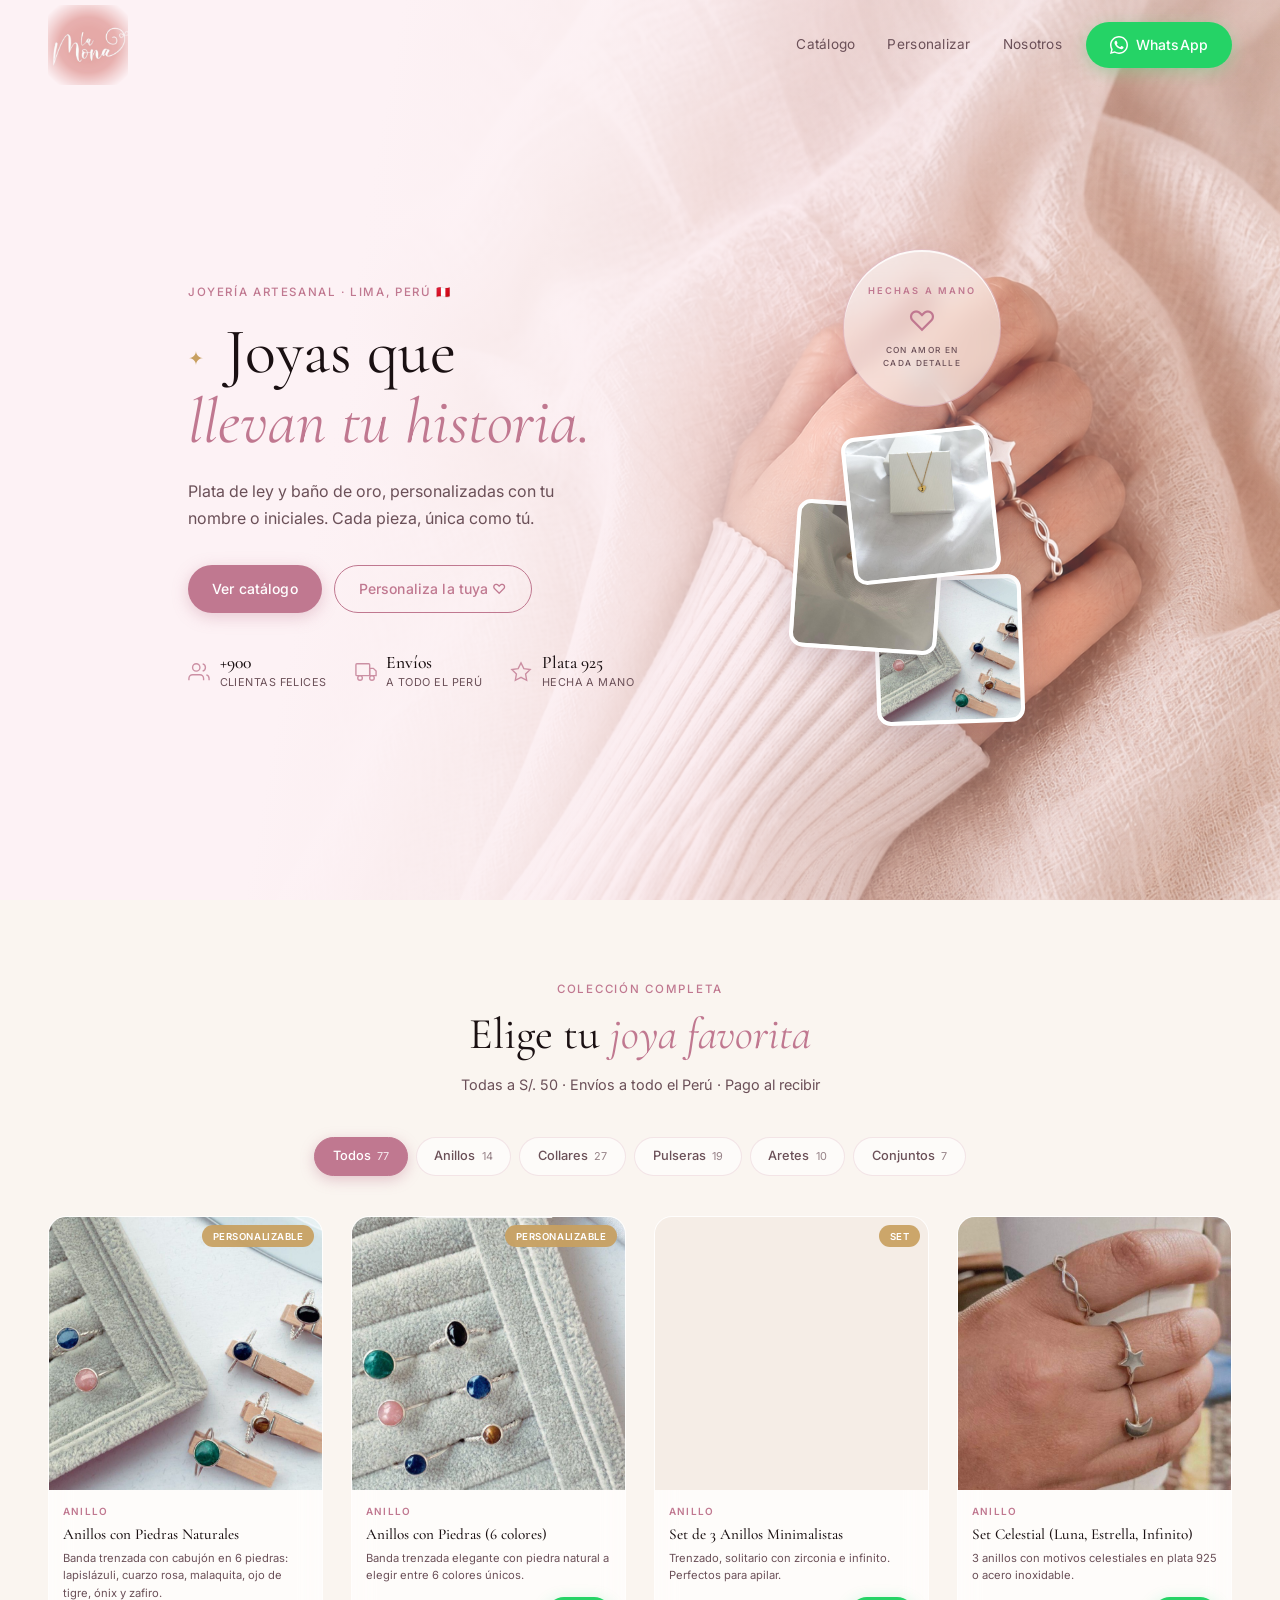
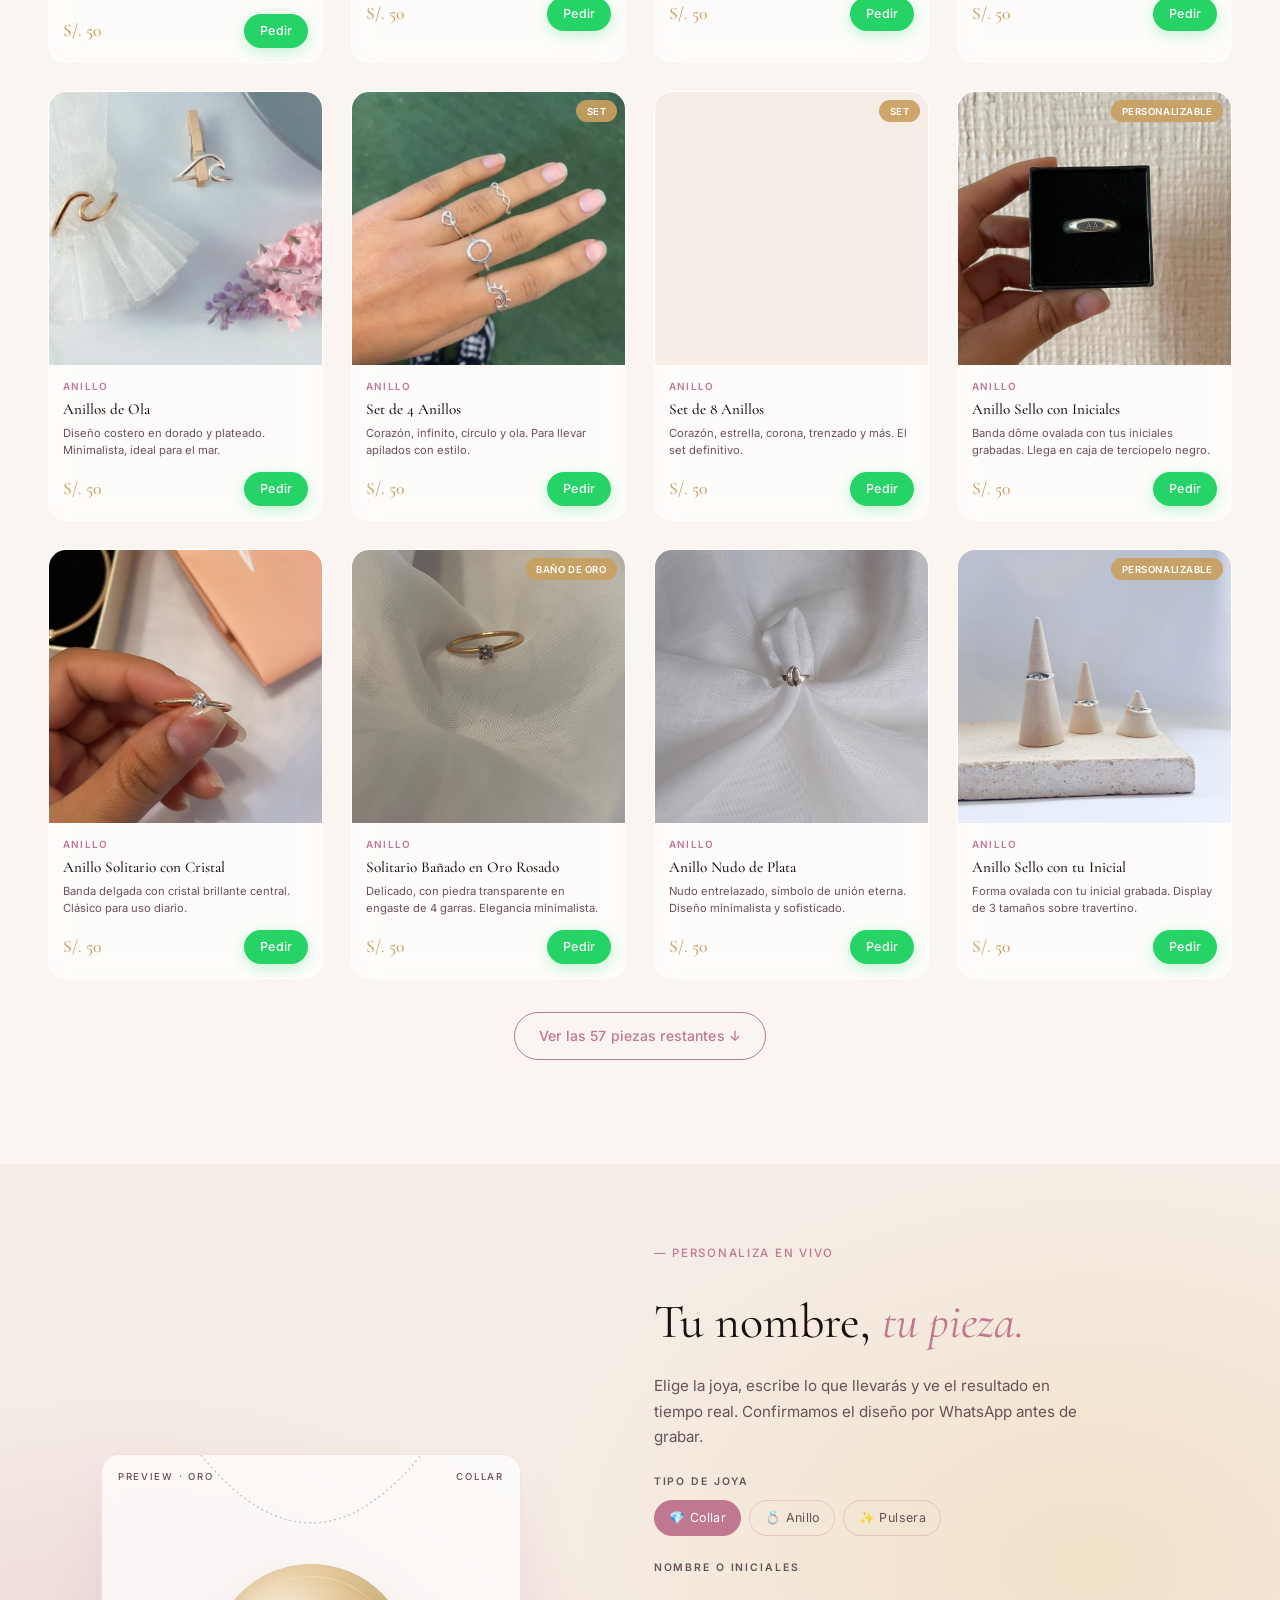
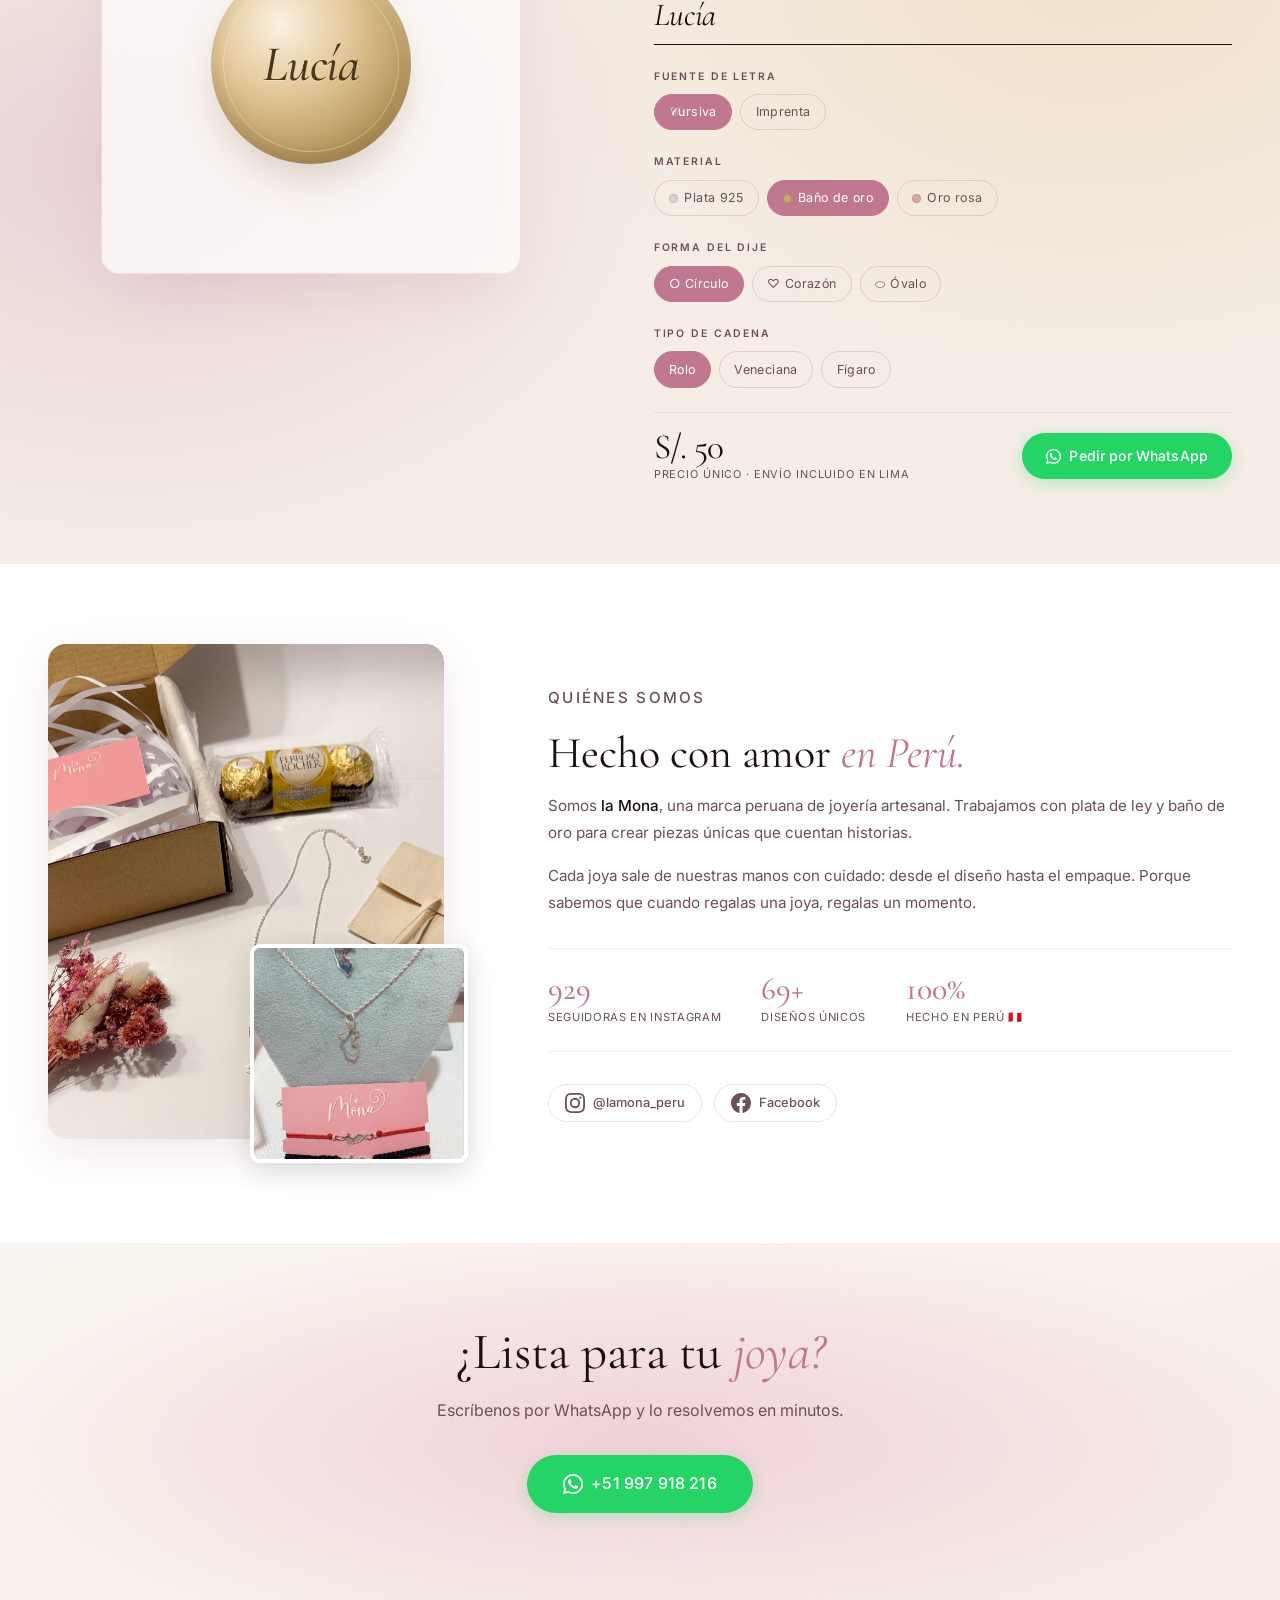
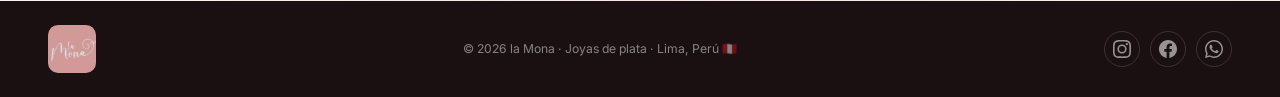
==== index.html @ f381b59a "Initial commit" ====
<!DOCTYPE html>
<html lang="es">
<head>
  <meta charset="UTF-8" />
  <meta name="viewport" content="width=device-width, initial-scale=1.0" />
  <title>la Mona — Joyas de Plata y Baño de Oro · Perú</title>
  <meta name="description" content="Joyas de plata y con baño de oro, personalizadas con tu nombre o iniciales. Envíos a todo el Perú. Escríbenos por WhatsApp." />

  <link rel="preconnect" href="https://fonts.googleapis.com" />
  <link rel="preconnect" href="https://fonts.gstatic.com" crossorigin />
  <link rel="stylesheet" href="https://fonts.googleapis.com/css2?family=Cormorant+Garamond:ital,wght@0,300;0,400;0,500;1,300;1,400;1,500&family=Inter:wght@300;400;500&display=swap" />

  <link rel="preload" as="image" href="assets/img/logo.png" fetchpriority="high" />
  <link rel="stylesheet" href="styles.css?v=20260519" />
</head>
<body>

  <a class="skip-link" href="#catalogo">Ir al catálogo</a>

  <!-- ══════════════════════════════════════════════════
       NAV
  ══════════════════════════════════════════════════ -->
  <header class="nav" id="nav" role="banner">
    <div class="nav-inner">
      <a href="#inicio" class="nav-logo" aria-label="la Mona — inicio">
        <img src="assets/img/logo.png" alt="la Mona" class="nav-logo-img" width="80" height="80" />
      </a>
      <nav class="nav-links" aria-label="Navegación principal">
        <a href="#catalogo">Catálogo</a>
        <a href="#personalizar">Personalizar</a>
        <a href="#nosotros">Nosotros</a>
      </nav>
      <a href="https://wa.me/51997918216?text=Hola!%20Vi%20tu%20cat%C3%A1logo%20y%20me%20interesa%20hacer%20un%20pedido%20%F0%9F%8C%B8"
         target="_blank" rel="noopener noreferrer"
         class="btn btn-wa nav-cta" aria-label="Contactar por WhatsApp">
        <svg width="18" height="18" viewBox="0 0 24 24" fill="currentColor" aria-hidden="true"><path d="M17.472 14.382c-.297-.149-1.758-.867-2.03-.967-.273-.099-.471-.148-.67.15-.197.297-.767.966-.94 1.164-.173.199-.347.223-.644.075-.297-.15-1.255-.463-2.39-1.475-.883-.788-1.48-1.761-1.653-2.059-.173-.297-.018-.458.13-.606.134-.133.298-.347.446-.52.149-.174.198-.298.298-.497.099-.198.05-.371-.025-.52-.075-.149-.669-1.612-.916-2.207-.242-.579-.487-.5-.669-.51-.173-.008-.371-.01-.57-.01-.198 0-.52.074-.792.372-.272.297-1.04 1.016-1.04 2.479 0 1.462 1.065 2.875 1.213 3.074.149.198 2.096 3.2 5.077 4.487.709.306 1.262.489 1.694.625.712.227 1.36.195 1.871.118.571-.085 1.758-.719 2.006-1.413.248-.694.248-1.289.173-1.413-.074-.124-.272-.198-.57-.347z"/><path d="M12 0C5.373 0 0 5.373 0 12c0 2.127.558 4.122 1.533 5.855L0 24l6.335-1.508C8.058 23.447 9.993 24 12 24c6.627 0 12-5.373 12-12S18.627 0 12 0zm0 22c-1.885 0-3.637-.498-5.149-1.367l-.369-.218-3.762.896.94-3.668-.24-.376C2.513 15.661 2 13.895 2 12 2 6.477 6.477 2 12 2s10 4.477 10 10-4.477 10-10 10z"/></svg>
        WhatsApp
      </a>
      <button class="nav-hamburger" aria-label="Menú" aria-expanded="false" data-hamburger>
        <span></span><span></span><span></span>
      </button>
    </div>
    <div class="nav-mobile" data-mobile-menu>
      <a href="#catalogo">Catálogo</a>
      <a href="#personalizar">Personalizar</a>
      <a href="#nosotros">Nosotros</a>
      <a href="https://wa.me/51997918216?text=Hola!%20Vi%20tu%20cat%C3%A1logo%20y%20me%20interesa%20hacer%20un%20pedido%20%F0%9F%8C%B8"
         target="_blank" rel="noopener noreferrer" class="btn btn-wa">
        Pedir por WhatsApp
      </a>
    </div>
  </header>

  <!-- ══════════════════════════════════════════════════
       HERO
  ══════════════════════════════════════════════════ -->
  <section class="hero" id="inicio" aria-label="Bienvenida">
    <!-- Background lifestyle photo -->
    <div class="hero-bg" aria-hidden="true">
      <img src="assets/img/hero-bg.png" alt="" fetchpriority="high" />
    </div>
    <!-- Rose gradient overlay: opaque left → fades right -->
    <div class="hero-overlay" aria-hidden="true"></div>

    <div class="hero-inner">

      <!-- Left: brand copy -->
      <!-- Left: brand copy -->
      <div class="hero-brand reveal" data-reveal>
        <p class="hero-eyebrow">Joyería artesanal · Lima, Perú 🇵🇪</p>
        <h1 class="hero-title">
          <span class="hero-sparkle" aria-hidden="true">✦</span>
          Joyas que <em>llevan tu historia.</em>
        </h1>
        <p class="hero-sub">Plata de ley y baño de oro, personalizadas con tu nombre o iniciales. Cada pieza, única como tú.</p>
        <div class="hero-actions">
          <a href="#catalogo" class="btn btn-primary">Ver catálogo</a>
          <a href="#personalizar" class="btn btn-outline">Personaliza la tuya ♡</a>
        </div>
        <div class="hero-stats">
          <div class="stat">
            <svg width="22" height="22" viewBox="0 0 24 24" fill="none" stroke="currentColor" stroke-width="1.5" aria-hidden="true"><path d="M17 21v-2a4 4 0 0 0-4-4H5a4 4 0 0 0-4 4v2"/><circle cx="9" cy="7" r="4"/><path d="M23 21v-2a4 4 0 0 0-3-3.87M16 3.13a4 4 0 0 1 0 7.75"/></svg>
            <div><span class="stat-n">+900</span><span class="stat-l">Clientas felices</span></div>
          </div>
          <div class="stat">
            <svg width="22" height="22" viewBox="0 0 24 24" fill="none" stroke="currentColor" stroke-width="1.5" aria-hidden="true"><rect x="1" y="3" width="15" height="13" rx="1"/><path d="M16 8h4l3 3v5h-7V8z"/><circle cx="5.5" cy="18.5" r="2.5"/><circle cx="18.5" cy="18.5" r="2.5"/></svg>
            <div><span class="stat-n">Envíos</span><span class="stat-l">a todo el Perú</span></div>
          </div>
          <div class="stat">
            <svg width="22" height="22" viewBox="0 0 24 24" fill="none" stroke="currentColor" stroke-width="1.5" aria-hidden="true"><polygon points="12 2 15.09 8.26 22 9.27 17 14.14 18.18 21.02 12 17.77 5.82 21.02 7 14.14 2 9.27 8.91 8.26 12 2"/></svg>
            <div><span class="stat-n">Plata 925</span><span class="stat-l">Hecha a mano</span></div>
          </div>
        </div>
      </div>

      <!-- Right: circular badge + 3 photos in a row -->
      <div class="hero-right reveal" data-reveal>
        <!-- Circular badge -->
        <div class="hero-badge-circle" aria-label="Hechas a mano con amor en cada detalle">
          <p class="badge-top">HECHAS A MANO</p>
          <span class="badge-heart" aria-hidden="true">♡</span>
          <p class="badge-bottom">CON AMOR EN<br>CADA DETALLE</p>
        </div>

        <!-- 3 product photos in a horizontal row -->
        <div class="hero-photo-row">
          <div class="hero-photo-card">
            <img src="assets/img/foto-26.jpeg" alt="Collar personalizado" loading="eager"/>
          </div>
          <div class="hero-photo-card">
            <img src="assets/img/foto-15.jpeg" alt="Anillo solitario oro rosado" loading="eager"/>
          </div>
          <div class="hero-photo-card">
            <img src="assets/img/foto-1.jpeg" alt="Anillos con piedras naturales" loading="eager"/>
          </div>
        </div>
      </div>

    </div>
  </section>

  <!-- ══════════════════════════════════════════════════
       CATÁLOGO
  ══════════════════════════════════════════════════ -->
  <section class="catalogo" id="catalogo" aria-label="Catálogo de joyas">
    <div class="container">
      <div class="section-header reveal" data-reveal>
        <p class="section-eyebrow">Colección completa</p>
        <h2 class="section-title">Elige tu <em>joya favorita</em></h2>
        <p class="section-sub">Todas a S/. 50 · Envíos a todo el Perú · Pago al recibir</p>
      </div>

      <!-- Filtros -->
      <div class="filter-bar" role="tablist" aria-label="Filtrar por categoría">
        <button class="filter-btn active" role="tab" aria-selected="true"  data-filter="todos"    aria-controls="product-grid">Todos <span class="filter-count">77</span></button>
        <button class="filter-btn"        role="tab" aria-selected="false" data-filter="anillo"   aria-controls="product-grid">Anillos <span class="filter-count">14</span></button>
        <button class="filter-btn"        role="tab" aria-selected="false" data-filter="collar"   aria-controls="product-grid">Collares <span class="filter-count">27</span></button>
        <button class="filter-btn"        role="tab" aria-selected="false" data-filter="pulsera"  aria-controls="product-grid">Pulseras <span class="filter-count">19</span></button>
        <button class="filter-btn"        role="tab" aria-selected="false" data-filter="arete"    aria-controls="product-grid">Aretes <span class="filter-count">10</span></button>
        <button class="filter-btn"        role="tab" aria-selected="false" data-filter="conjunto" aria-controls="product-grid">Conjuntos <span class="filter-count">7</span></button>
      </div>

      <!-- Grid de productos — hardcoded para no-JS -->
      <div class="product-grid" id="product-grid" data-products role="tabpanel">

        <!-- ANILLOS -->
        <article class="product-card" data-cat="anillo">
          <div class="card-img-wrap"><img src="assets/img/foto-1.jpeg" alt="Anillos con Piedras Naturales" loading="lazy" decoding="async" /><span class="card-tag">Personalizable</span></div>
          <div class="card-body"><p class="card-cat">Anillo</p><h3 class="card-name">Anillos con Piedras Naturales</h3><p class="card-desc">Banda trenzada con cabujón en 6 piedras: lapislázuli, cuarzo rosa, malaquita, ojo de tigre, ónix y zafiro.</p><div class="card-footer"><span class="card-price">S/. 50</span><a href="https://wa.me/51997918216?text=Hola!%20Me%20interesa%20el%20producto%3A%20Anillos%20con%20Piedras%20Naturales%20%F0%9F%8C%B8" target="_blank" rel="noopener noreferrer" class="btn btn-wa btn-sm">Pedir</a></div></div>
        </article>

        <article class="product-card" data-cat="anillo">
          <div class="card-img-wrap"><img src="assets/img/foto-2.jpeg" alt="Anillos con Piedras (6 colores)" loading="lazy" decoding="async" /><span class="card-tag">Personalizable</span></div>
          <div class="card-body"><p class="card-cat">Anillo</p><h3 class="card-name">Anillos con Piedras (6 colores)</h3><p class="card-desc">Banda trenzada elegante con piedra natural a elegir entre 6 colores únicos.</p><div class="card-footer"><span class="card-price">S/. 50</span><a href="https://wa.me/51997918216?text=Hola!%20Me%20interesa%3A%20Anillos%20con%20Piedras%206%20colores%20%F0%9F%8C%B8" target="_blank" rel="noopener noreferrer" class="btn btn-wa btn-sm">Pedir</a></div></div>
        </article>

        <article class="product-card" data-cat="anillo">
          <div class="card-img-wrap"><img src="assets/img/foto-5.jpeg" alt="Set de 3 Anillos Minimalistas" loading="lazy" decoding="async" /><span class="card-tag">Set</span></div>
          <div class="card-body"><p class="card-cat">Anillo</p><h3 class="card-name">Set de 3 Anillos Minimalistas</h3><p class="card-desc">Trenzado, solitario con zirconia e infinito. Perfectos para apilar.</p><div class="card-footer"><span class="card-price">S/. 50</span><a href="https://wa.me/51997918216?text=Hola!%20Me%20interesa%3A%20Set%20de%203%20Anillos%20Minimalistas%20%F0%9F%8C%B8" target="_blank" rel="noopener noreferrer" class="btn btn-wa btn-sm">Pedir</a></div></div>
        </article>

        <article class="product-card" data-cat="anillo">
          <div class="card-img-wrap"><img src="assets/img/foto-9.jpeg" alt="Set Celestial Luna Estrella Infinito" loading="lazy" decoding="async" /></div>
          <div class="card-body"><p class="card-cat">Anillo</p><h3 class="card-name">Set Celestial (Luna, Estrella, Infinito)</h3><p class="card-desc">3 anillos con motivos celestiales en plata 925 o acero inoxidable.</p><div class="card-footer"><span class="card-price">S/. 50</span><a href="https://wa.me/51997918216?text=Hola!%20Me%20interesa%3A%20Set%20Celestial%20%F0%9F%8C%B8" target="_blank" rel="noopener noreferrer" class="btn btn-wa btn-sm">Pedir</a></div></div>
        </article>

        <article class="product-card" data-cat="anillo">
          <div class="card-img-wrap"><img src="assets/img/foto-10.jpeg" alt="Anillos de Ola" loading="lazy" decoding="async" /></div>
          <div class="card-body"><p class="card-cat">Anillo</p><h3 class="card-name">Anillos de Ola</h3><p class="card-desc">Diseño costero en dorado y plateado. Minimalista, ideal para el mar.</p><div class="card-footer"><span class="card-price">S/. 50</span><a href="https://wa.me/51997918216?text=Hola!%20Me%20interesa%3A%20Anillos%20de%20Ola%20%F0%9F%8C%B8" target="_blank" rel="noopener noreferrer" class="btn btn-wa btn-sm">Pedir</a></div></div>
        </article>

        <article class="product-card" data-cat="anillo">
          <div class="card-img-wrap"><img src="assets/img/foto-11.jpeg" alt="Set de 4 Anillos" loading="lazy" decoding="async" /><span class="card-tag">Set</span></div>
          <div class="card-body"><p class="card-cat">Anillo</p><h3 class="card-name">Set de 4 Anillos</h3><p class="card-desc">Corazón, infinito, círculo y ola. Para llevar apilados con estilo.</p><div class="card-footer"><span class="card-price">S/. 50</span><a href="https://wa.me/51997918216?text=Hola!%20Me%20interesa%3A%20Set%20de%204%20Anillos%20%F0%9F%8C%B8" target="_blank" rel="noopener noreferrer" class="btn btn-wa btn-sm">Pedir</a></div></div>
        </article>

        <article class="product-card" data-cat="anillo">
          <div class="card-img-wrap"><img src="assets/img/foto-12.jpeg" alt="Set de 8 Anillos" loading="lazy" decoding="async" /><span class="card-tag">Set</span></div>
          <div class="card-body"><p class="card-cat">Anillo</p><h3 class="card-name">Set de 8 Anillos</h3><p class="card-desc">Corazón, estrella, corona, trenzado y más. El set definitivo.</p><div class="card-footer"><span class="card-price">S/. 50</span><a href="https://wa.me/51997918216?text=Hola!%20Me%20interesa%3A%20Set%20de%208%20Anillos%20%F0%9F%8C%B8" target="_blank" rel="noopener noreferrer" class="btn btn-wa btn-sm">Pedir</a></div></div>
        </article>

        <article class="product-card" data-cat="anillo">
          <div class="card-img-wrap"><img src="assets/img/foto-13.jpeg" alt="Anillo Sello con Iniciales" loading="lazy" decoding="async" /><span class="card-tag">Personalizable</span></div>
          <div class="card-body"><p class="card-cat">Anillo</p><h3 class="card-name">Anillo Sello con Iniciales</h3><p class="card-desc">Banda dôme ovalada con tus iniciales grabadas. Llega en caja de terciopelo negro.</p><div class="card-footer"><span class="card-price">S/. 50</span><a href="https://wa.me/51997918216?text=Hola!%20Me%20interesa%3A%20Anillo%20Sello%20con%20Iniciales%20%F0%9F%8C%B8" target="_blank" rel="noopener noreferrer" class="btn btn-wa btn-sm">Pedir</a></div></div>
        </article>

        <article class="product-card" data-cat="anillo">
          <div class="card-img-wrap"><img src="assets/img/foto-14.jpeg" alt="Anillo Solitario con Cristal" loading="lazy" decoding="async" /></div>
          <div class="card-body"><p class="card-cat">Anillo</p><h3 class="card-name">Anillo Solitario con Cristal</h3><p class="card-desc">Banda delgada con cristal brillante central. Clásico para uso diario.</p><div class="card-footer"><span class="card-price">S/. 50</span><a href="https://wa.me/51997918216?text=Hola!%20Me%20interesa%3A%20Anillo%20Solitario%20con%20Cristal%20%F0%9F%8C%B8" target="_blank" rel="noopener noreferrer" class="btn btn-wa btn-sm">Pedir</a></div></div>
        </article>

        <article class="product-card" data-cat="anillo">
          <div class="card-img-wrap"><img src="assets/img/foto-15.jpeg" alt="Solitario Bañado en Oro Rosado" loading="lazy" decoding="async" /><span class="card-tag">Baño de oro</span></div>
          <div class="card-body"><p class="card-cat">Anillo</p><h3 class="card-name">Solitario Bañado en Oro Rosado</h3><p class="card-desc">Delicado, con piedra transparente en engaste de 4 garras. Elegancia minimalista.</p><div class="card-footer"><span class="card-price">S/. 50</span><a href="https://wa.me/51997918216?text=Hola!%20Me%20interesa%3A%20Solitario%20Oro%20Rosado%20%F0%9F%8C%B8" target="_blank" rel="noopener noreferrer" class="btn btn-wa btn-sm">Pedir</a></div></div>
        </article>

        <article class="product-card" data-cat="anillo">
          <div class="card-img-wrap"><img src="assets/img/foto-36.jpeg" alt="Anillo Nudo de Plata" loading="lazy" decoding="async" /></div>
          <div class="card-body"><p class="card-cat">Anillo</p><h3 class="card-name">Anillo Nudo de Plata</h3><p class="card-desc">Nudo entrelazado, símbolo de unión eterna. Diseño minimalista y sofisticado.</p><div class="card-footer"><span class="card-price">S/. 50</span><a href="https://wa.me/51997918216?text=Hola!%20Me%20interesa%3A%20Anillo%20Nudo%20de%20Plata%20%F0%9F%8C%B8" target="_blank" rel="noopener noreferrer" class="btn btn-wa btn-sm">Pedir</a></div></div>
        </article>

        <article class="product-card" data-cat="anillo">
          <div class="card-img-wrap"><img src="assets/img/foto-44.jpeg" alt="Anillo Sello con tu Inicial" loading="lazy" decoding="async" /><span class="card-tag">Personalizable</span></div>
          <div class="card-body"><p class="card-cat">Anillo</p><h3 class="card-name">Anillo Sello con tu Inicial</h3><p class="card-desc">Forma ovalada con tu inicial grabada. Display de 3 tamaños sobre travertino.</p><div class="card-footer"><span class="card-price">S/. 50</span><a href="https://wa.me/51997918216?text=Hola!%20Me%20interesa%3A%20Anillo%20Sello%20con%20Inicial%20%F0%9F%8C%B8" target="_blank" rel="noopener noreferrer" class="btn btn-wa btn-sm">Pedir</a></div></div>
        </article>

        <article class="product-card" data-cat="anillo">
          <div class="card-img-wrap"><img src="assets/img/foto-54.jpeg" alt="Set de 2 Anillos" loading="lazy" decoding="async" /><span class="card-tag">Set</span></div>
          <div class="card-body"><p class="card-cat">Anillo</p><h3 class="card-name">Set de 2 Anillos</h3><p class="card-desc">Solitario con zirconia + onda minimalista. Llega en cajita rosa.</p><div class="card-footer"><span class="card-price">S/. 50</span><a href="https://wa.me/51997918216?text=Hola!%20Me%20interesa%3A%20Set%20de%202%20Anillos%20%F0%9F%8C%B8" target="_blank" rel="noopener noreferrer" class="btn btn-wa btn-sm">Pedir</a></div></div>
        </article>

        <!-- COLLARES -->
        <article class="product-card" data-cat="collar">
          <div class="card-img-wrap"><img src="assets/img/foto-4.jpeg" alt="Set Luna y Estrella" loading="lazy" decoding="async" /><span class="card-tag">Set</span></div>
          <div class="card-body"><p class="card-cat">Collar</p><h3 class="card-name">Set Luna y Estrella</h3><p class="card-desc">Dúo de collares con dijes de luna creciente y estrella de 5 puntas.</p><div class="card-footer"><span class="card-price">S/. 50</span><a href="https://wa.me/51997918216?text=Hola!%20Me%20interesa%3A%20Set%20Luna%20y%20Estrella%20%F0%9F%8C%B8" target="_blank" rel="noopener noreferrer" class="btn btn-wa btn-sm">Pedir</a></div></div>
        </article>

        <article class="product-card" data-cat="collar">
          <div class="card-img-wrap"><img src="assets/img/foto-6.jpeg" alt="Set de 3 Collares Celestiales" loading="lazy" decoding="async" /><span class="card-tag">Set</span></div>
          <div class="card-body"><p class="card-cat">Collar</p><h3 class="card-name">Set de 3 Collares Celestiales</h3><p class="card-desc">Luna, corazón y estrella. Para llevar en capas o por separado.</p><div class="card-footer"><span class="card-price">S/. 50</span><a href="https://wa.me/51997918216?text=Hola!%20Me%20interesa%3A%20Set%203%20Collares%20Celestiales%20%F0%9F%8C%B8" target="_blank" rel="noopener noreferrer" class="btn btn-wa btn-sm">Pedir</a></div></div>
        </article>

        <article class="product-card" data-cat="collar">
          <div class="card-img-wrap"><img src="assets/img/foto-8.jpeg" alt="Collar Corazón Oscuro" loading="lazy" decoding="async" /></div>
          <div class="card-body"><p class="card-cat">Collar</p><h3 class="card-name">Collar Corazón Oscuro</h3><p class="card-desc">Cadena fina plateada con dije de corazón en tono oscuro. Elegante.</p><div class="card-footer"><span class="card-price">S/. 50</span><a href="https://wa.me/51997918216?text=Hola!%20Me%20interesa%3A%20Collar%20Coraz%C3%B3n%20Oscuro%20%F0%9F%8C%B8" target="_blank" rel="noopener noreferrer" class="btn btn-wa btn-sm">Pedir</a></div></div>
        </article>

        <article class="product-card" data-cat="collar">
          <div class="card-img-wrap"><img src="assets/img/foto-16.jpeg" alt="Collar Ángeles Místico" loading="lazy" decoding="async" /></div>
          <div class="card-body"><p class="card-cat">Collar</p><h3 class="card-name">Collar Ángeles Místico</h3><p class="card-desc">Dije con serafines alados grabados en relieve. Estilo vintage y espiritual.</p><div class="card-footer"><span class="card-price">S/. 50</span><a href="https://wa.me/51997918216?text=Hola!%20Me%20interesa%3A%20Collar%20%C3%81ngeles%20M%C3%ADstico%20%F0%9F%8C%B8" target="_blank" rel="noopener noreferrer" class="btn btn-wa btn-sm">Pedir</a></div></div>
        </article>

        <article class="product-card" data-cat="collar">
          <div class="card-img-wrap"><img src="assets/img/foto-22.jpeg" alt="Set Collarines Gatito" loading="lazy" decoding="async" /><span class="card-tag">Set</span></div>
          <div class="card-body"><p class="card-cat">Collar</p><h3 class="card-name">Set Collarines Gatito</h3><p class="card-desc">Par de collares con silueta de gato minimalista. Para parejas o amigas.</p><div class="card-footer"><span class="card-price">S/. 50</span><a href="https://wa.me/51997918216?text=Hola!%20Me%20interesa%3A%20Set%20Collarines%20Gatito%20%F0%9F%8C%B8" target="_blank" rel="noopener noreferrer" class="btn btn-wa btn-sm">Pedir</a></div></div>
        </article>

        <article class="product-card" data-cat="collar">
          <div class="card-img-wrap"><img src="assets/img/foto-23.jpeg" alt="Collar Corazón con Cristal Azul" loading="lazy" decoding="async" /></div>
          <div class="card-body"><p class="card-cat">Collar</p><h3 class="card-name">Collar Corazón con Cristal Azul</h3><p class="card-desc">Corazón abierto con piedra central azul. Delicado y romántico.</p><div class="card-footer"><span class="card-price">S/. 50</span><a href="https://wa.me/51997918216?text=Hola!%20Me%20interesa%3A%20Collar%20Coraz%C3%B3n%20Cristal%20Azul%20%F0%9F%8C%B8" target="_blank" rel="noopener noreferrer" class="btn btn-wa btn-sm">Pedir</a></div></div>
        </article>

        <article class="product-card" data-cat="collar">
          <div class="card-img-wrap"><img src="assets/img/foto-25.jpeg" alt="Collares Huella de Mascota" loading="lazy" decoding="async" /></div>
          <div class="card-body"><p class="card-cat">Collar</p><h3 class="card-name">Collares Huella de Mascota</h3><p class="card-desc">Circular plateado y corazón dorado con huella de pata. Para los pet lovers 🐾</p><div class="card-footer"><span class="card-price">S/. 50</span><a href="https://wa.me/51997918216?text=Hola!%20Me%20interesa%3A%20Collar%20Huella%20Mascota%20%F0%9F%8C%B8" target="_blank" rel="noopener noreferrer" class="btn btn-wa btn-sm">Pedir</a></div></div>
        </article>

        <article class="product-card" data-cat="collar">
          <div class="card-img-wrap"><img src="assets/img/foto-26.jpeg" alt="Collar Corazón con tu Inicial" loading="lazy" decoding="async" /><span class="card-tag">Personalizable</span></div>
          <div class="card-body"><p class="card-cat">Collar</p><h3 class="card-name">Collar Corazón con tu Inicial</h3><p class="card-desc">Dije de corazón dorado con tu inicial grabada. Llega en caja blanca.</p><div class="card-footer"><span class="card-price">S/. 50</span><a href="https://wa.me/51997918216?text=Hola!%20Me%20interesa%3A%20Collar%20Coraz%C3%B3n%20con%20Inicial%20%F0%9F%8C%B8" target="_blank" rel="noopener noreferrer" class="btn btn-wa btn-sm">Pedir</a></div></div>
        </article>

        <article class="product-card" data-cat="collar">
          <div class="card-img-wrap"><img src="assets/img/foto-27.jpeg" alt="Collar con Nombre Grabado" loading="lazy" decoding="async" /><span class="card-tag">Personalizable</span></div>
          <div class="card-body"><p class="card-cat">Collar</p><h3 class="card-name">Collar con tu Nombre</h3><p class="card-desc">Cadena satelital con tu nombre grabado en dije oval plateado.</p><div class="card-footer"><span class="card-price">S/. 50</span><a href="https://wa.me/51997918216?text=Hola!%20Me%20interesa%3A%20Collar%20con%20Nombre%20%F0%9F%8C%B8" target="_blank" rel="noopener noreferrer" class="btn btn-wa btn-sm">Pedir</a></div></div>
        </article>

        <article class="product-card" data-cat="collar">
          <div class="card-img-wrap"><img src="assets/img/foto-29.jpeg" alt="Collar Nombre en Caja de Regalo" loading="lazy" decoding="async" /><span class="card-tag">Personalizable</span></div>
          <div class="card-body"><p class="card-cat">Collar</p><h3 class="card-name">Collar Nombre en Caja de Regalo</h3><p class="card-desc">Collar personalizado con nombre, presentado en caja premium. El regalo perfecto.</p><div class="card-footer"><span class="card-price">S/. 50</span><a href="https://wa.me/51997918216?text=Hola!%20Me%20interesa%3A%20Collar%20Nombre%20Caja%20de%20Regalo%20%F0%9F%8C%B8" target="_blank" rel="noopener noreferrer" class="btn btn-wa btn-sm">Pedir</a></div></div>
        </article>

        <article class="product-card" data-cat="collar">
          <div class="card-img-wrap"><img src="assets/img/foto-31.jpeg" alt="Collar Medallón con Inicial" loading="lazy" decoding="async" /><span class="card-tag">Personalizable</span></div>
          <div class="card-body"><p class="card-cat">Collar</p><h3 class="card-name">Collar Medallón con tu Inicial</h3><p class="card-desc">Dije circular con tu inicial en cursiva y cristal rosado.</p><div class="card-footer"><span class="card-price">S/. 50</span><a href="https://wa.me/51997918216?text=Hola!%20Me%20interesa%3A%20Collar%20Medall%C3%B3n%20Inicial%20%F0%9F%8C%B8" target="_blank" rel="noopener noreferrer" class="btn btn-wa btn-sm">Pedir</a></div></div>
        </article>

        <article class="product-card" data-cat="collar">
          <div class="card-img-wrap"><img src="assets/img/foto-33.jpeg" alt="Collar Dorado con tu Inicial" loading="lazy" decoding="async" /><span class="card-tag">Personalizable</span></div>
          <div class="card-body"><p class="card-cat">Collar</p><h3 class="card-name">Collar Dorado con tu Inicial</h3><p class="card-desc">Medallón dorado con inicial en cursiva y mini gema rosada.</p><div class="card-footer"><span class="card-price">S/. 50</span><a href="https://wa.me/51997918216?text=Hola!%20Me%20interesa%3A%20Collar%20Dorado%20Inicial%20%F0%9F%8C%B8" target="_blank" rel="noopener noreferrer" class="btn btn-wa btn-sm">Pedir</a></div></div>
        </article>

        <article class="product-card" data-cat="collar">
          <div class="card-img-wrap"><img src="assets/img/foto-39.jpeg" alt="Collar Nombre en Cursiva" loading="lazy" decoding="async" /><span class="card-tag">Personalizable</span></div>
          <div class="card-body"><p class="card-cat">Collar</p><h3 class="card-name">Collar Nombre en Cursiva</h3><p class="card-desc">Cadena fígaro con tu nombre en tipografía cursiva script. Elegante y único.</p><div class="card-footer"><span class="card-price">S/. 50</span><a href="https://wa.me/51997918216?text=Hola!%20Me%20interesa%3A%20Collar%20Nombre%20Cursiva%20%F0%9F%8C%B8" target="_blank" rel="noopener noreferrer" class="btn btn-wa btn-sm">Pedir</a></div></div>
        </article>

        <article class="product-card" data-cat="collar">
          <div class="card-img-wrap"><img src="assets/img/foto-41.jpeg" alt="Collar Nombre Cadena Fígaro" loading="lazy" decoding="async" /><span class="card-tag">Personalizable</span></div>
          <div class="card-body"><p class="card-cat">Collar</p><h3 class="card-name">Collar Nombre Cadena Fígaro</h3><p class="card-desc">Cadena fígaro brillante con tu nombre a elección.</p><div class="card-footer"><span class="card-price">S/. 50</span><a href="https://wa.me/51997918216?text=Hola!%20Me%20interesa%3A%20Collar%20Nombre%20F%C3%ADgaro%20%F0%9F%8C%B8" target="_blank" rel="noopener noreferrer" class="btn btn-wa btn-sm">Pedir</a></div></div>
        </article>

        <article class="product-card" data-cat="collar">
          <div class="card-img-wrap"><img src="assets/img/foto-55.jpeg" alt="Collar Girasol" loading="lazy" decoding="async" /></div>
          <div class="card-body"><p class="card-cat">Collar</p><h3 class="card-name">Collar Girasol</h3><p class="card-desc">Dije de girasol texturizado en acabado mate. Llega en cajita de terciopelo.</p><div class="card-footer"><span class="card-price">S/. 50</span><a href="https://wa.me/51997918216?text=Hola!%20Me%20interesa%3A%20Collar%20Girasol%20%F0%9F%8C%B8" target="_blank" rel="noopener noreferrer" class="btn btn-wa btn-sm">Pedir</a></div></div>
        </article>

        <article class="product-card" data-cat="collar">
          <div class="card-img-wrap"><img src="assets/img/foto-56.jpeg" alt="Cadena Cubana Plateada" loading="lazy" decoding="async" /></div>
          <div class="card-body"><p class="card-cat">Collar</p><h3 class="card-name">Cadena Cubana Plateada</h3><p class="card-desc">Eslabones planos entrelazados. Clásico y sofisticado para cualquier look.</p><div class="card-footer"><span class="card-price">S/. 50</span><a href="https://wa.me/51997918216?text=Hola!%20Me%20interesa%3A%20Cadena%20Cubana%20%F0%9F%8C%B8" target="_blank" rel="noopener noreferrer" class="btn btn-wa btn-sm">Pedir</a></div></div>
        </article>

        <article class="product-card" data-cat="collar">
          <div class="card-img-wrap"><img src="assets/img/foto-57.jpeg" alt="Colección de Cadenas" loading="lazy" decoding="async" /></div>
          <div class="card-body"><p class="card-cat">Collar</p><h3 class="card-name">Colección de Cadenas</h3><p class="card-desc">7 estilos: Lisa, Mónaco, Eslabón, Cordón, Singapur, Tiffany y Cartier.</p><div class="card-footer"><span class="card-price">S/. 50</span><a href="https://wa.me/51997918216?text=Hola!%20Me%20interesa%3A%20Colecci%C3%B3n%20de%20Cadenas%20%F0%9F%8C%B8" target="_blank" rel="noopener noreferrer" class="btn btn-wa btn-sm">Pedir</a></div></div>
        </article>

        <article class="product-card" data-cat="collar">
          <div class="card-img-wrap"><img src="assets/img/foto-59.jpeg" alt="Collar Mapa de Perú" loading="lazy" decoding="async" /></div>
          <div class="card-body"><p class="card-cat">Collar</p><h3 class="card-name">Collar Mapa de Perú 🇵🇪</h3><p class="card-desc">Silueta del Perú con corazón calado. Orgullo peruano en plata.</p><div class="card-footer"><span class="card-price">S/. 50</span><a href="https://wa.me/51997918216?text=Hola!%20Me%20interesa%3A%20Collar%20Mapa%20de%20Per%C3%BA%20%F0%9F%8C%B8" target="_blank" rel="noopener noreferrer" class="btn btn-wa btn-sm">Pedir</a></div></div>
        </article>

        <article class="product-card" data-cat="collar">
          <div class="card-img-wrap"><img src="assets/img/foto-65.jpeg" alt="Collar Corazón con Gema" loading="lazy" decoding="async" /></div>
          <div class="card-body"><p class="card-cat">Collar</p><h3 class="card-name">Collar Corazón con Gema</h3><p class="card-desc">Corazón abierto con piedra central delicada y cadena satinada.</p><div class="card-footer"><span class="card-price">S/. 50</span><a href="https://wa.me/51997918216?text=Hola!%20Me%20interesa%3A%20Collar%20Coraz%C3%B3n%20con%20Gema%20%F0%9F%8C%B8" target="_blank" rel="noopener noreferrer" class="btn btn-wa btn-sm">Pedir</a></div></div>
        </article>

        <article class="product-card" data-cat="collar">
          <div class="card-img-wrap"><img src="assets/img/foto-68.jpeg" alt="Colgantes Corazón con Gemas de Colores" loading="lazy" decoding="async" /><span class="card-tag">Personalizable</span></div>
          <div class="card-body"><p class="card-cat">Collar</p><h3 class="card-name">Colgantes Corazón con Gemas</h3><p class="card-desc">4 colores: negro, verde, azul y rosa. Elige tu piedra favorita.</p><div class="card-footer"><span class="card-price">S/. 50</span><a href="https://wa.me/51997918216?text=Hola!%20Me%20interesa%3A%20Colgantes%20Coraz%C3%B3n%20con%20Gemas%20%F0%9F%8C%B8" target="_blank" rel="noopener noreferrer" class="btn btn-wa btn-sm">Pedir</a></div></div>
        </article>

        <!-- PULSERAS -->
        <article class="product-card" data-cat="pulsera">
          <div class="card-img-wrap"><img src="assets/img/foto-17.jpeg" alt="Set Pulseras Corazón 4 estilos" loading="lazy" decoding="async" /><span class="card-tag">Set</span></div>
          <div class="card-body"><p class="card-cat">Pulsera</p><h3 class="card-name">Set Pulseras Corazón (4 estilos)</h3><p class="card-desc">Sólido, cristal esmeralda, calado y mini. En cadena de bolitas plateada.</p><div class="card-footer"><span class="card-price">S/. 50</span><a href="https://wa.me/51997918216?text=Hola!%20Me%20interesa%3A%20Set%20Pulseras%20Coraz%C3%B3n%20%F0%9F%8C%B8" target="_blank" rel="noopener noreferrer" class="btn btn-wa btn-sm">Pedir</a></div></div>
        </article>

        <article class="product-card" data-cat="pulsera">
          <div class="card-img-wrap"><img src="assets/img/foto-19.jpeg" alt="Pulsera Bolitas con Corazón Toggle" loading="lazy" decoding="async" /></div>
          <div class="card-body"><p class="card-cat">Pulsera</p><h3 class="card-name">Pulsera Bolitas con Corazón Toggle</h3><p class="card-desc">Cadena de bolitas con corazón abombado y cierre tipo toggle. Plata 925.</p><div class="card-footer"><span class="card-price">S/. 50</span><a href="https://wa.me/51997918216?text=Hola!%20Me%20interesa%3A%20Pulsera%20Bolitas%20Toggle%20%F0%9F%8C%B8" target="_blank" rel="noopener noreferrer" class="btn btn-wa btn-sm">Pedir</a></div></div>
        </article>

        <article class="product-card" data-cat="pulsera">
          <div class="card-img-wrap"><img src="assets/img/foto-24.jpeg" alt="Pulsera Merezco lo que Sueñas" loading="lazy" decoding="async" /></div>
          <div class="card-body"><p class="card-cat">Pulsera</p><h3 class="card-name">"Merezco lo que Sueñas"</h3><p class="card-desc">Medallón grabado con frase inspiradora. Para recordarte lo que vales.</p><div class="card-footer"><span class="card-price">S/. 50</span><a href="https://wa.me/51997918216?text=Hola!%20Me%20interesa%3A%20Pulsera%20Merezco%20lo%20que%20Sue%C3%B1as%20%F0%9F%8C%B8" target="_blank" rel="noopener noreferrer" class="btn btn-wa btn-sm">Pedir</a></div></div>
        </article>

        <article class="product-card" data-cat="pulsera">
          <div class="card-img-wrap"><img src="assets/img/foto-30.jpeg" alt="Set de Pulseras en Caja de Madera" loading="lazy" decoding="async" /><span class="card-tag">Personalizable</span></div>
          <div class="card-body"><p class="card-cat">Pulsera</p><h3 class="card-name">Set de Pulseras en Caja de Madera</h3><p class="card-desc">4 pulseras personalizadas en caja de madera premium con cojines de lino.</p><div class="card-footer"><span class="card-price">S/. 50</span><a href="https://wa.me/51997918216?text=Hola!%20Me%20interesa%3A%20Set%20Pulseras%20Caja%20Madera%20%F0%9F%8C%B8" target="_blank" rel="noopener noreferrer" class="btn btn-wa btn-sm">Pedir</a></div></div>
        </article>

        <article class="product-card" data-cat="pulsera">
          <div class="card-img-wrap"><img src="assets/img/foto-34.jpeg" alt="Pulsera Eres Única" loading="lazy" decoding="async" /></div>
          <div class="card-body"><p class="card-cat">Pulsera</p><h3 class="card-name">"Eres Única"</h3><p class="card-desc">Con dije grabado 'Eres única, y ese es tu poder'. Un abrazo de plata.</p><div class="card-footer"><span class="card-price">S/. 50</span><a href="https://wa.me/51997918216?text=Hola!%20Me%20interesa%3A%20Pulsera%20Eres%20%C3%9Anica%20%F0%9F%8C%B8" target="_blank" rel="noopener noreferrer" class="btn btn-wa btn-sm">Pedir</a></div></div>
        </article>

        <article class="product-card" data-cat="pulsera">
          <div class="card-img-wrap"><img src="assets/img/foto-35.jpeg" alt="Pulsera de Perlas con tu Inicial" loading="lazy" decoding="async" /><span class="card-tag">Personalizable</span></div>
          <div class="card-body"><p class="card-cat">Pulsera</p><h3 class="card-name">Pulsera de Perlas con tu Inicial</h3><p class="card-desc">Perlas naturales de agua dulce con dije grabado en cursiva.</p><div class="card-footer"><span class="card-price">S/. 50</span><a href="https://wa.me/51997918216?text=Hola!%20Me%20interesa%3A%20Pulsera%20Perlas%20Inicial%20%F0%9F%8C%B8" target="_blank" rel="noopener noreferrer" class="btn btn-wa btn-sm">Pedir</a></div></div>
        </article>

        <article class="product-card" data-cat="pulsera">
          <div class="card-img-wrap"><img src="assets/img/foto-37.jpeg" alt="Pulsera con Texto a Elección" loading="lazy" decoding="async" /><span class="card-tag">Personalizable</span></div>
          <div class="card-body"><p class="card-cat">Pulsera</p><h3 class="card-name">Pulsera con Texto a Elección</h3><p class="card-desc">Placa rectangular plana para grabar tu frase o nombre favorito.</p><div class="card-footer"><span class="card-price">S/. 50</span><a href="https://wa.me/51997918216?text=Hola!%20Me%20interesa%3A%20Pulsera%20con%20Texto%20%F0%9F%8C%B8" target="_blank" rel="noopener noreferrer" class="btn btn-wa btn-sm">Pedir</a></div></div>
        </article>

        <article class="product-card" data-cat="pulsera">
          <div class="card-img-wrap"><img src="assets/img/foto-46.jpeg" alt="Pulseras de Perlas con Cruz" loading="lazy" decoding="async" /></div>
          <div class="card-body"><p class="card-cat">Pulsera</p><h3 class="card-name">Pulseras de Perlas con Cruz</h3><p class="card-desc">Perlas naturales de agua dulce con elegante cruz plateada.</p><div class="card-footer"><span class="card-price">S/. 50</span><a href="https://wa.me/51997918216?text=Hola!%20Me%20interesa%3A%20Pulseras%20Perlas%20Cruz%20%F0%9F%8C%B8" target="_blank" rel="noopener noreferrer" class="btn btn-wa btn-sm">Pedir</a></div></div>
        </article>

        <article class="product-card" data-cat="pulsera">
          <div class="card-img-wrap"><img src="assets/img/foto-47.jpeg" alt="Pulsera Primera Comunión" loading="lazy" decoding="async" /></div>
          <div class="card-body"><p class="card-cat">Pulsera</p><h3 class="card-name">Pulsera Primera Comunión</h3><p class="card-desc">Perlas naturales con cruz calada. Perfecta para ocasiones especiales.</p><div class="card-footer"><span class="card-price">S/. 50</span><a href="https://wa.me/51997918216?text=Hola!%20Me%20interesa%3A%20Pulsera%20Primera%20Comuni%C3%B3n%20%F0%9F%8C%B8" target="_blank" rel="noopener noreferrer" class="btn btn-wa btn-sm">Pedir</a></div></div>
        </article>

        <article class="product-card" data-cat="pulsera">
          <div class="card-img-wrap"><img src="assets/img/foto-48.jpeg" alt="Pulsera Macramé con Cruz" loading="lazy" decoding="async" /></div>
          <div class="card-body"><p class="card-cat">Pulsera</p><h3 class="card-name">Pulsera Macramé con Cruz</h3><p class="card-desc">Ajustable, en negro y azul con cruz plateada en acabado mate.</p><div class="card-footer"><span class="card-price">S/. 50</span><a href="https://wa.me/51997918216?text=Hola!%20Me%20interesa%3A%20Pulsera%20Macram%C3%A9%20Cruz%20%F0%9F%8C%B8" target="_blank" rel="noopener noreferrer" class="btn btn-wa btn-sm">Pedir</a></div></div>
        </article>

        <article class="product-card" data-cat="pulsera">
          <div class="card-img-wrap"><img src="assets/img/foto-49.jpeg" alt="Esclava con Placa Personalizable" loading="lazy" decoding="async" /><span class="card-tag">Personalizable</span></div>
          <div class="card-body"><p class="card-cat">Pulsera</p><h3 class="card-name">Esclava con Placa Personalizable</h3><p class="card-desc">Placa rectangular para grabar tu fecha, frase o nombre especial.</p><div class="card-footer"><span class="card-price">S/. 50</span><a href="https://wa.me/51997918216?text=Hola!%20Me%20interesa%3A%20Esclava%20Personalizable%20%F0%9F%8C%B8" target="_blank" rel="noopener noreferrer" class="btn btn-wa btn-sm">Pedir</a></div></div>
        </article>

        <article class="product-card" data-cat="pulsera">
          <div class="card-img-wrap"><img src="assets/img/foto-50.jpeg" alt="Set Ojo Turco" loading="lazy" decoding="async" /></div>
          <div class="card-body"><p class="card-cat">Pulsera</p><h3 class="card-name">Set Ojo Turco (collar + pulsera)</h3><p class="card-desc">Collar y pulsera con amuleto nazar esmaltado. Azul y rojo para proteger.</p><div class="card-footer"><span class="card-price">S/. 50</span><a href="https://wa.me/51997918216?text=Hola!%20Me%20interesa%3A%20Set%20Ojo%20Turco%20%F0%9F%8C%B8" target="_blank" rel="noopener noreferrer" class="btn btn-wa btn-sm">Pedir</a></div></div>
        </article>

        <article class="product-card" data-cat="pulsera">
          <div class="card-img-wrap"><img src="assets/img/foto-61.jpeg" alt="Pulsera Macramé con tu Inicial" loading="lazy" decoding="async" /><span class="card-tag">Personalizable</span></div>
          <div class="card-body"><p class="card-cat">Pulsera</p><h3 class="card-name">Pulsera Macramé con tu Inicial</h3><p class="card-desc">Trenzado ajustable en negro con charm de tu letra inicial en plata.</p><div class="card-footer"><span class="card-price">S/. 50</span><a href="https://wa.me/51997918216?text=Hola!%20Me%20interesa%3A%20Pulsera%20Macram%C3%A9%20Inicial%20%F0%9F%8C%B8" target="_blank" rel="noopener noreferrer" class="btn btn-wa btn-sm">Pedir</a></div></div>
        </article>

        <article class="product-card" data-cat="pulsera">
          <div class="card-img-wrap"><img src="assets/img/foto-63.jpeg" alt="Set de 4 Pulseras Corazón" loading="lazy" decoding="async" /><span class="card-tag">Set</span></div>
          <div class="card-body"><p class="card-cat">Pulsera</p><h3 class="card-name">Set de 4 Pulseras Corazón</h3><p class="card-desc">4 estilos de corazón en cadena de bolitas. Apílalas o regálalas.</p><div class="card-footer"><span class="card-price">S/. 50</span><a href="https://wa.me/51997918216?text=Hola!%20Me%20interesa%3A%20Set%204%20Pulseras%20Coraz%C3%B3n%20%F0%9F%8C%B8" target="_blank" rel="noopener noreferrer" class="btn btn-wa btn-sm">Pedir</a></div></div>
        </article>

        <article class="product-card" data-cat="pulsera">
          <div class="card-img-wrap"><img src="assets/img/foto-66.jpeg" alt="Dúo Corazón y Girasol" loading="lazy" decoding="async" /><span class="card-tag">Set</span></div>
          <div class="card-body"><p class="card-cat">Pulsera</p><h3 class="card-name">Dúo Corazón y Girasol</h3><p class="card-desc">2 pulseras: cadena fina con corazón + cadena con dije de girasol.</p><div class="card-footer"><span class="card-price">S/. 50</span><a href="https://wa.me/51997918216?text=Hola!%20Me%20interesa%3A%20D%C3%BAo%20Coraz%C3%B3n%20y%20Girasol%20%F0%9F%8C%B8" target="_blank" rel="noopener noreferrer" class="btn btn-wa btn-sm">Pedir</a></div></div>
        </article>

        <article class="product-card" data-cat="pulsera">
          <div class="card-img-wrap"><img src="assets/img/foto-69.jpeg" alt="Pulsera Cuarzo Rosa y Perlas" loading="lazy" decoding="async" /></div>
          <div class="card-body"><p class="card-cat">Pulsera</p><h3 class="card-name">Pulsera Cuarzo Rosa y Perlas</h3><p class="card-desc">Cuarzo rosa facetado con perlas naturales y plata 925. Delicada y romántica.</p><div class="card-footer"><span class="card-price">S/. 50</span><a href="https://wa.me/51997918216?text=Hola!%20Me%20interesa%3A%20Pulsera%20Cuarzo%20Rosa%20%F0%9F%8C%B8" target="_blank" rel="noopener noreferrer" class="btn btn-wa btn-sm">Pedir</a></div></div>
        </article>

        <!-- ARETES -->
        <article class="product-card" data-cat="arete">
          <div class="card-img-wrap"><img src="assets/img/foto-3.jpeg" alt="Argollas Plateadas 3 tamaños" loading="lazy" decoding="async" /></div>
          <div class="card-body"><p class="card-cat">Arete</p><h3 class="card-name">Argollas Plateadas (3 tamaños)</h3><p class="card-desc">Diseño clásico y versátil para cualquier ocasión. Vienen en cajita hexagonal.</p><div class="card-footer"><span class="card-price">S/. 50</span><a href="https://wa.me/51997918216?text=Hola!%20Me%20interesa%3A%20Argollas%20Plateadas%20%F0%9F%8C%B8" target="_blank" rel="noopener noreferrer" class="btn btn-wa btn-sm">Pedir</a></div></div>
        </article>

        <article class="product-card" data-cat="arete">
          <div class="card-img-wrap"><img src="assets/img/foto-7.jpeg" alt="Set 6 Mini Studs Celestiales" loading="lazy" decoding="async" /><span class="card-tag">Set</span></div>
          <div class="card-body"><p class="card-cat">Arete</p><h3 class="card-name">Set 6 Mini Studs Celestiales</h3><p class="card-desc">Luna, estrella, corazón, cruz, triángulo y esfera. En acero quirúrgico.</p><div class="card-footer"><span class="card-price">S/. 50</span><a href="https://wa.me/51997918216?text=Hola!%20Me%20interesa%3A%20Set%206%20Studs%20Celestiales%20%F0%9F%8C%B8" target="_blank" rel="noopener noreferrer" class="btn btn-wa btn-sm">Pedir</a></div></div>
        </article>

        <article class="product-card" data-cat="arete">
          <div class="card-img-wrap"><img src="assets/img/foto-18.jpeg" alt="Set 6 Pares Argollas Doradas" loading="lazy" decoding="async" /><span class="card-tag">Set</span></div>
          <div class="card-body"><p class="card-cat">Arete</p><h3 class="card-name">Set 6 Pares Argollas Doradas</h3><p class="card-desc">Desde mini huggies hasta hoops grandes. El kit de argollas definitivo.</p><div class="card-footer"><span class="card-price">S/. 50</span><a href="https://wa.me/51997918216?text=Hola!%20Me%20interesa%3A%20Set%206%20Argollas%20Doradas%20%F0%9F%8C%B8" target="_blank" rel="noopener noreferrer" class="btn btn-wa btn-sm">Pedir</a></div></div>
        </article>

        <article class="product-card" data-cat="arete">
          <div class="card-img-wrap"><img src="assets/img/foto-21.jpeg" alt="Set 7 Studs Oro Rosado" loading="lazy" decoding="async" /><span class="card-tag">Baño de oro</span></div>
          <div class="card-body"><p class="card-cat">Arete</p><h3 class="card-name">Set 7 Studs Oro Rosado</h3><p class="card-desc">Diseños celestiales y simbólicos bañados en oro rosado.</p><div class="card-footer"><span class="card-price">S/. 50</span><a href="https://wa.me/51997918216?text=Hola!%20Me%20interesa%3A%20Set%207%20Studs%20Oro%20Rosado%20%F0%9F%8C%B8" target="_blank" rel="noopener noreferrer" class="btn btn-wa btn-sm">Pedir</a></div></div>
        </article>

        <article class="product-card" data-cat="arete">
          <div class="card-img-wrap"><img src="assets/img/foto-38.jpeg" alt="Studs Taza de Café" loading="lazy" decoding="async" /></div>
          <div class="card-body"><p class="card-cat">Arete</p><h3 class="card-name">Studs Taza de Café ☕</h3><p class="card-desc">Para las amantes del café. Estilo kawaii y minimalista en plata 925.</p><div class="card-footer"><span class="card-price">S/. 50</span><a href="https://wa.me/51997918216?text=Hola!%20Me%20interesa%3A%20Studs%20Taza%20de%20Caf%C3%A9%20%F0%9F%8C%B8" target="_blank" rel="noopener noreferrer" class="btn btn-wa btn-sm">Pedir</a></div></div>
        </article>

        <article class="product-card" data-cat="arete">
          <div class="card-img-wrap"><img src="assets/img/foto-58.jpeg" alt="Set Argollas más Studs Estrella" loading="lazy" decoding="async" /><span class="card-tag">Set</span></div>
          <div class="card-body"><p class="card-cat">Arete</p><h3 class="card-name">Set Argollas + Studs Estrella</h3><p class="card-desc">2 pares en uno: argollas tubulares + toperoles estrella en plata.</p><div class="card-footer"><span class="card-price">S/. 50</span><a href="https://wa.me/51997918216?text=Hola!%20Me%20interesa%3A%20Set%20Argollas%20Studs%20Estrella%20%F0%9F%8C%B8" target="_blank" rel="noopener noreferrer" class="btn btn-wa btn-sm">Pedir</a></div></div>
        </article>

        <article class="product-card" data-cat="arete">
          <div class="card-img-wrap"><img src="assets/img/foto-60.jpeg" alt="Aretes Colgantes Corazón" loading="lazy" decoding="async" /></div>
          <div class="card-body"><p class="card-cat">Arete</p><h3 class="card-name">Aretes Colgantes Corazón</h3><p class="card-desc">Corazón abierto colgante con stud redondo. Moderno y romántico.</p><div class="card-footer"><span class="card-price">S/. 50</span><a href="https://wa.me/51997918216?text=Hola!%20Me%20interesa%3A%20Aretes%20Colgantes%20Coraz%C3%B3n%20%F0%9F%8C%B8" target="_blank" rel="noopener noreferrer" class="btn btn-wa btn-sm">Pedir</a></div></div>
        </article>

        <!-- CONJUNTOS -->
        <article class="product-card" data-cat="conjunto">
          <div class="card-img-wrap"><img src="assets/img/foto-20.jpeg" alt="Conjunto Corazón Abierto" loading="lazy" decoding="async" /></div>
          <div class="card-body"><p class="card-cat">Conjunto</p><h3 class="card-name">Conjunto Corazón Abierto</h3><p class="card-desc">Collar + aretes a juego con diseño de corazón abierto. Plateado minimalista.</p><div class="card-footer"><span class="card-price">S/. 50</span><a href="https://wa.me/51997918216?text=Hola!%20Me%20interesa%3A%20Conjunto%20Coraz%C3%B3n%20Abierto%20%F0%9F%8C%B8" target="_blank" rel="noopener noreferrer" class="btn btn-wa btn-sm">Pedir</a></div></div>
        </article>

        <article class="product-card" data-cat="conjunto">
          <div class="card-img-wrap"><img src="assets/img/foto-40.jpeg" alt="Set Grano de Café" loading="lazy" decoding="async" /></div>
          <div class="card-body"><p class="card-cat">Conjunto</p><h3 class="card-name">Set Grano de Café</h3><p class="card-desc">Collar con dije + aretes de tachón con motivo de grano de café ☕</p><div class="card-footer"><span class="card-price">S/. 50</span><a href="https://wa.me/51997918216?text=Hola!%20Me%20interesa%3A%20Set%20Grano%20de%20Caf%C3%A9%20%F0%9F%8C%B8" target="_blank" rel="noopener noreferrer" class="btn btn-wa btn-sm">Pedir</a></div></div>
        </article>

        <article class="product-card" data-cat="conjunto">
          <div class="card-img-wrap"><img src="assets/img/foto-51.jpeg" alt="Colección la Mona" loading="lazy" decoding="async" /><span class="card-tag">Exclusivo</span></div>
          <div class="card-body"><p class="card-cat">Conjunto</p><h3 class="card-name">Colección la Mona ⭐</h3><p class="card-desc">Collares mapa Perú + pulseras exclusivas de la marca. Nuestro favorito.</p><div class="card-footer"><span class="card-price">S/. 50</span><a href="https://wa.me/51997918216?text=Hola!%20Me%20interesa%3A%20Colecci%C3%B3n%20la%20Mona%20%F0%9F%8C%B8" target="_blank" rel="noopener noreferrer" class="btn btn-wa btn-sm">Pedir</a></div></div>
        </article>

        <article class="product-card" data-cat="conjunto">
          <div class="card-img-wrap"><img src="assets/img/foto-52.jpeg" alt="Conjunto Girasol" loading="lazy" decoding="async" /></div>
          <div class="card-body"><p class="card-cat">Conjunto</p><h3 class="card-name">Conjunto Girasol</h3><p class="card-desc">Collar + aretes con diseño de girasol. Romántico y femenino.</p><div class="card-footer"><span class="card-price">S/. 50</span><a href="https://wa.me/51997918216?text=Hola!%20Me%20interesa%3A%20Conjunto%20Girasol%20%F0%9F%8C%B8" target="_blank" rel="noopener noreferrer" class="btn btn-wa btn-sm">Pedir</a></div></div>
        </article>

        <article class="product-card" data-cat="conjunto">
          <div class="card-img-wrap"><img src="assets/img/foto-53.jpeg" alt="Conjunto Floral con Cristal" loading="lazy" decoding="async" /></div>
          <div class="card-body"><p class="card-cat">Conjunto</p><h3 class="card-name">Conjunto Floral con Cristal</h3><p class="card-desc">Collar + aretes con diseño de margarita y gema central champagne.</p><div class="card-footer"><span class="card-price">S/. 50</span><a href="https://wa.me/51997918216?text=Hola!%20Me%20interesa%3A%20Conjunto%20Floral%20%F0%9F%8C%B8" target="_blank" rel="noopener noreferrer" class="btn btn-wa btn-sm">Pedir</a></div></div>
        </article>

        <article class="product-card" data-cat="collar">
          <div class="card-img-wrap"><img src="assets/img/foto-70.jpeg" alt="Colgante Cuarzo Rosa en Plata" loading="lazy" decoding="async" /></div>
          <div class="card-body"><p class="card-cat">Collar</p><h3 class="card-name">Colgante Cuarzo Rosa</h3><p class="card-desc">Dije circular con cuarzo rosa natural engarzado en hilo de plata. Pura ternura.</p><div class="card-footer"><span class="card-price">S/. 50</span><a href="https://wa.me/51997918216?text=Hola!%20Me%20interesa%3A%20Colgante%20Cuarzo%20Rosa%20%F0%9F%8C%B8" target="_blank" rel="noopener noreferrer" class="btn btn-wa btn-sm">Pedir</a></div></div>
        </article>

        <article class="product-card" data-cat="collar">
          <div class="card-img-wrap"><img src="assets/img/foto-71.jpeg" alt="Collar Coffee Addict" loading="lazy" decoding="async" /></div>
          <div class="card-body"><p class="card-cat">Collar</p><h3 class="card-name">Collar Coffee Addict</h3><p class="card-desc">Dije dorado redondo con grabado "coffee addict" e icono de taza. Para las amantes del café.</p><div class="card-footer"><span class="card-price">S/. 50</span><a href="https://wa.me/51997918216?text=Hola!%20Me%20interesa%3A%20Collar%20Coffee%20Addict%20%F0%9F%8C%B8" target="_blank" rel="noopener noreferrer" class="btn btn-wa btn-sm">Pedir</a></div></div>
        </article>

        <article class="product-card" data-cat="anillo">
          <div class="card-img-wrap"><img src="assets/img/foto-72.jpeg" alt="Anillo Grano de Café" loading="lazy" decoding="async" /></div>
          <div class="card-body"><p class="card-cat">Anillo</p><h3 class="card-name">Anillo Grano de Café</h3><p class="card-desc">Anillo minimalista en plata con charm de grano de café. Ideal para cafeteras de corazón.</p><div class="card-footer"><span class="card-price">S/. 50</span><a href="https://wa.me/51997918216?text=Hola!%20Me%20interesa%3A%20Anillo%20Grano%20de%20Caf%C3%A9%20%F0%9F%8C%B8" target="_blank" rel="noopener noreferrer" class="btn btn-wa btn-sm">Pedir</a></div></div>
        </article>

        <article class="product-card" data-cat="arete">
          <div class="card-img-wrap"><img src="assets/img/foto-73.jpeg" alt="Aretes Taza con Corazón" loading="lazy" decoding="async" /></div>
          <div class="card-body"><p class="card-cat">Arete</p><h3 class="card-name">Aretes Taza con Corazón</h3><p class="card-desc">Topo plateado con forma de taza de té y corazón grabado. Dulces y únicos.</p><div class="card-footer"><span class="card-price">S/. 50</span><a href="https://wa.me/51997918216?text=Hola!%20Me%20interesa%3A%20Aretes%20Taza%20Coraz%C3%B3n%20%F0%9F%8C%B8" target="_blank" rel="noopener noreferrer" class="btn btn-wa btn-sm">Pedir</a></div></div>
        </article>

        <article class="product-card" data-cat="arete">
          <div class="card-img-wrap"><img src="assets/img/foto-74.jpeg" alt="Aretes Asimétricos Café" loading="lazy" decoding="async" /></div>
          <div class="card-body"><p class="card-cat">Arete</p><h3 class="card-name">Aretes Asimétricos Café</h3><p class="card-desc">Un grano de café y una taza: la pareja perfecta para quienes aman el café.</p><div class="card-footer"><span class="card-price">S/. 50</span><a href="https://wa.me/51997918216?text=Hola!%20Me%20interesa%3A%20Aretes%20Asim%C3%A9tricos%20Caf%C3%A9%20%F0%9F%8C%B8" target="_blank" rel="noopener noreferrer" class="btn btn-wa btn-sm">Pedir</a></div></div>
        </article>

        <article class="product-card" data-cat="arete">
          <div class="card-img-wrap"><img src="assets/img/foto-76.jpeg" alt="Aretes Taza de Café Dorados" loading="lazy" decoding="async" /></div>
          <div class="card-body"><p class="card-cat">Arete</p><h3 class="card-name">Aretes Taza de Café Dorados</h3><p class="card-desc">Topo dorado circular con taza de café grabada. Pequeños, delicados y con mucho estilo.</p><div class="card-footer"><span class="card-price">S/. 50</span><a href="https://wa.me/51997918216?text=Hola!%20Me%20interesa%3A%20Aretes%20Taza%20Caf%C3%A9%20Dorados%20%F0%9F%8C%B8" target="_blank" rel="noopener noreferrer" class="btn btn-wa btn-sm">Pedir</a></div></div>
        </article>

        <article class="product-card" data-cat="conjunto">
          <div class="card-img-wrap"><img src="assets/img/foto-77.jpeg" alt="Conjunto Grano de Café Plata" loading="lazy" decoding="async" /></div>
          <div class="card-body"><p class="card-cat">Conjunto</p><h3 class="card-name">Conjunto Grano de Café</h3><p class="card-desc">Collar con dije y aretes colgantes en forma de grano de café. Todo en plata 925.</p><div class="card-footer"><span class="card-price">S/. 50</span><a href="https://wa.me/51997918216?text=Hola!%20Me%20interesa%3A%20Conjunto%20Grano%20de%20Caf%C3%A9%20%F0%9F%8C%B8" target="_blank" rel="noopener noreferrer" class="btn btn-wa btn-sm">Pedir</a></div></div>
        </article>

        <article class="product-card" data-cat="conjunto">
          <div class="card-img-wrap"><img src="assets/img/foto-78.jpeg" alt="Conjunto Café Collar y Topos" loading="lazy" decoding="async" /></div>
          <div class="card-body"><p class="card-cat">Conjunto</p><h3 class="card-name">Conjunto Café — Collar y Topos</h3><p class="card-desc">Collar con dije grano de café + aretes topo a juego. Set completo en plata.</p><div class="card-footer"><span class="card-price">S/. 50</span><a href="https://wa.me/51997918216?text=Hola!%20Me%20interesa%3A%20Conjunto%20Caf%C3%A9%20Collar%20y%20Topos%20%F0%9F%8C%B8" target="_blank" rel="noopener noreferrer" class="btn btn-wa btn-sm">Pedir</a></div></div>
        </article>

      </div><!-- /product-grid -->
    </div>
  </section>

  <!-- ══════════════════════════════════════════════════
       PERSONALIZAR EN VIVO
  ══════════════════════════════════════════════════ -->
  <section class="personalizar" id="personalizar" aria-label="Personaliza tu joya en vivo">
    <div class="personalizar-mesh" aria-hidden="true"></div>
    <div class="container">
      <div class="perso-grid">

        <!-- PREVIEW EN VIVO -->
        <div class="perso-stage reveal" data-reveal data-joya="collar">
          <span class="perso-corner">PREVIEW · <span id="perso-metal-label">ORO</span></span>
          <span class="perso-corner-r" id="perso-joya-label">COLLAR</span>
          <svg class="perso-chain-svg" id="perso-chain-svg" viewBox="0 0 280 200" preserveAspectRatio="none" aria-hidden="true">
            <path d="M 30 0 Q 140 130, 250 0" fill="none"
                  stroke="rgba(107,80,88,0.35)" stroke-width="1.2" stroke-dasharray="2 3"/>
          </svg>
          <div class="perso-chain">
            <div class="perso-pendant dije-circulo" id="perso-pendant">
              <div class="perso-name" id="perso-name-display">Lucía</div>
            </div>
          </div>
        </div>

        <!-- CONTROLES -->
        <div class="perso-controls reveal" data-reveal data-joya="collar">
          <p class="section-eyebrow">— Personaliza en vivo</p>
          <h2 class="perso-title">Tu nombre, <em>tu pieza.</em></h2>
          <p class="perso-desc">Elige la joya, escribe lo que llevarás y ve el resultado en tiempo real. Confirmamos el diseño por WhatsApp antes de grabar.</p>

          <div class="perso-field">
            <label class="perso-field-label">Tipo de joya</label>
            <div class="perso-chips" role="group" aria-label="Elige el tipo de joya">
              <button class="perso-chip active" data-joya="collar">💎 Collar</button>
              <button class="perso-chip" data-joya="anillo">💍 Anillo</button>
              <button class="perso-chip" data-joya="pulsera">✨ Pulsera</button>
            </div>
          </div>

          <div class="perso-field">
            <label class="perso-field-label" for="perso-input">Nombre o iniciales</label>
            <input class="perso-field-input" id="perso-input" value="Lucía"
                   placeholder="Lucía" maxlength="12" autocomplete="off" spellcheck="false"/>
          </div>

          <div class="perso-field">
            <label class="perso-field-label">Fuente de letra</label>
            <div class="perso-chips" role="group" aria-label="Elige la fuente">
              <button class="perso-chip active" data-fuente="cursiva">𝒞ursiva</button>
              <button class="perso-chip" data-fuente="imprenta">Imprenta</button>
            </div>
          </div>

          <div class="perso-field">
            <label class="perso-field-label">Material</label>
            <div class="perso-chips" role="group" aria-label="Elige el material">
              <button class="perso-chip" data-metal="plata">
                <span class="perso-swatch" style="background:#D8D4CB"></span>Plata 925
              </button>
              <button class="perso-chip active" data-metal="oro">
                <span class="perso-swatch" style="background:#C9A86B"></span>Baño de oro
              </button>
              <button class="perso-chip" data-metal="rose">
                <span class="perso-swatch" style="background:#D8A99A"></span>Oro rosa
              </button>
            </div>
          </div>

          <div class="perso-field perso-field-dije">
            <label class="perso-field-label">Forma del dije</label>
            <div class="perso-chips" role="group" aria-label="Elige la forma del dije">
              <button class="perso-chip active" data-dije="circulo">○ Círculo</button>
              <button class="perso-chip" data-dije="corazon">♡ Corazón</button>
              <button class="perso-chip" data-dije="ovalo">⬭ Óvalo</button>
            </div>
          </div>

          <div class="perso-field perso-field-cadena">
            <label class="perso-field-label">Tipo de cadena</label>
            <div class="perso-chips" role="group" aria-label="Elige la cadena">
              <button class="perso-chip active" data-chain="rolo">Rolo</button>
              <button class="perso-chip" data-chain="veneciana">Veneciana</button>
              <button class="perso-chip" data-chain="figaro">Fígaro</button>
            </div>
          </div>

          <div class="perso-price">
            <div class="perso-price-info">
              <span class="perso-price-amt">S/. 50</span>
              <span class="perso-price-lbl">precio único · envío incluido en Lima</span>
            </div>
            <a href="https://wa.me/51997918216?text=Hola!%20Quiero%20personalizar%20%F0%9F%8C%B8"
               id="perso-wa-btn" target="_blank" rel="noopener noreferrer" class="btn btn-wa">
              <svg width="15" height="15" viewBox="0 0 24 24" fill="currentColor" aria-hidden="true">
                <path d="M17.472 14.382c-.297-.149-1.758-.867-2.03-.967-.273-.099-.471-.148-.67.15-.197.297-.767.966-.94 1.164-.173.199-.347.223-.644.075-.297-.15-1.255-.463-2.39-1.475-.883-.788-1.48-1.761-1.653-2.059-.173-.297-.018-.458.13-.606.134-.133.298-.347.446-.52.149-.174.198-.298.298-.497.099-.198.05-.371-.025-.52-.075-.149-.669-1.612-.916-2.207-.242-.579-.487-.5-.669-.51-.173-.008-.371-.01-.57-.01-.198 0-.52.074-.792.372-.272.297-1.04 1.016-1.04 2.479 0 1.462 1.065 2.875 1.213 3.074.149.198 2.096 3.2 5.077 4.487.709.306 1.262.489 1.694.625.712.227 1.36.195 1.871.118.571-.085 1.758-.719 2.006-1.413.248-.694.248-1.289.173-1.413-.074-.124-.272-.198-.57-.347m-5.421 7.403h-.004a9.87 9.87 0 01-5.031-1.378l-.361-.214-3.741.982.998-3.648-.235-.374a9.86 9.86 0 01-1.51-5.26c.001-5.45 4.436-9.884 9.888-9.884 2.64 0 5.122 1.03 6.988 2.898a9.825 9.825 0 012.893 6.994c-.003 5.45-4.437 9.884-9.885 9.884m8.413-18.297A11.815 11.815 0 0012.05 0C5.495 0 .16 5.335.157 11.892c0 2.096.547 4.142 1.588 5.945L.057 24l6.305-1.654a11.882 11.882 0 005.683 1.448h.005c6.554 0 11.89-5.335 11.893-11.893a11.821 11.821 0 00-3.48-8.413Z"/>
              </svg>
              Pedir por WhatsApp
            </a>
          </div>
        </div>

      </div>
    </div>
  </section>

  <!-- ══════════════════════════════════════════════════
       NOSOTROS
  ══════════════════════════════════════════════════ -->
  <section class="nosotros" id="nosotros" aria-label="Sobre la Mona">
    <div class="container">
      <div class="nosotros-inner">
        <div class="nosotros-img reveal" data-reveal>
          <img src="assets/img/post-7.jpg" alt="Joyas la Mona" loading="lazy" />
          <img src="assets/img/foto-51.jpeg" alt="Colección la Mona" loading="lazy" class="nosotros-img-2" />
        </div>
        <div class="nosotros-text reveal" data-reveal>
          <p class="section-eyebrow">Quiénes somos</p>
          <h2 class="section-title">Hecho con amor <em>en Perú.</em></h2>
          <p>Somos <strong>la Mona</strong>, una marca peruana de joyería artesanal. Trabajamos con plata de ley y baño de oro para crear piezas únicas que cuentan historias.</p>
          <p>Cada joya sale de nuestras manos con cuidado: desde el diseño hasta el empaque. Porque sabemos que cuando regalas una joya, regalas un momento.</p>
          <div class="nosotros-valores">
            <div class="valor"><strong>929</strong><span>seguidoras en Instagram</span></div>
            <div class="valor"><strong>69+</strong><span>diseños únicos</span></div>
            <div class="valor"><strong>100%</strong><span>hecho en Perú 🇵🇪</span></div>
          </div>
          <div class="nosotros-redes">
            <a href="https://www.instagram.com/lamona_peru/" target="_blank" rel="noopener noreferrer" class="red-link">
              <svg width="20" height="20" viewBox="0 0 24 24" fill="currentColor"><path d="M12 2.163c3.204 0 3.584.012 4.85.07 3.252.148 4.771 1.691 4.919 4.919.058 1.265.069 1.645.069 4.849 0 3.205-.012 3.584-.069 4.849-.149 3.225-1.664 4.771-4.919 4.919-1.266.058-1.644.07-4.85.07-3.204 0-3.584-.012-4.849-.07-3.26-.149-4.771-1.699-4.919-4.92-.058-1.265-.07-1.644-.07-4.849 0-3.204.013-3.583.07-4.849.149-3.227 1.664-4.771 4.919-4.919 1.266-.057 1.645-.069 4.849-.069zM12 0C8.741 0 8.333.014 7.053.072 2.695.272.273 2.69.073 7.052.014 8.333 0 8.741 0 12c0 3.259.014 3.668.072 4.948.2 4.358 2.618 6.78 6.98 6.98C8.333 23.986 8.741 24 12 24c3.259 0 3.668-.014 4.948-.072 4.354-.2 6.782-2.618 6.979-6.98.059-1.28.073-1.689.073-4.948 0-3.259-.014-3.667-.072-4.947-.196-4.354-2.617-6.78-6.979-6.98C15.668.014 15.259 0 12 0zm0 5.838a6.162 6.162 0 100 12.324 6.162 6.162 0 000-12.324zM12 16a4 4 0 110-8 4 4 0 010 8zm6.406-11.845a1.44 1.44 0 100 2.881 1.44 1.44 0 000-2.881z"/></svg>
              @lamona_peru
            </a>
            <a href="https://www.facebook.com/share/1YAsh5Ffs1/" target="_blank" rel="noopener noreferrer" class="red-link">
              <svg width="20" height="20" viewBox="0 0 24 24" fill="currentColor"><path d="M24 12.073c0-6.627-5.373-12-12-12s-12 5.373-12 12c0 5.99 4.388 10.954 10.125 11.854v-8.385H7.078v-3.47h3.047V9.43c0-3.007 1.792-4.669 4.533-4.669 1.312 0 2.686.235 2.686.235v2.953H15.83c-1.491 0-1.956.925-1.956 1.874v2.25h3.328l-.532 3.47h-2.796v8.385C19.612 23.027 24 18.062 24 12.073z"/></svg>
              Facebook
            </a>
          </div>
        </div>
      </div>
    </div>
  </section>

  <!-- ══════════════════════════════════════════════════
       FOOTER + CTA FINAL
  ══════════════════════════════════════════════════ -->
  <footer class="footer" aria-label="Pie de página">
    <div class="footer-cta">
      <div class="footer-cta-mesh" aria-hidden="true"></div>
      <div class="container">
        <h2 class="footer-cta-title">¿Lista para tu <em>joya?</em></h2>
        <p class="footer-cta-sub">Escríbenos por WhatsApp y lo resolvemos en minutos.</p>
        <a href="https://wa.me/51997918216?text=Hola!%20Vi%20tu%20cat%C3%A1logo%20y%20me%20interesa%20hacer%20un%20pedido%20%F0%9F%8C%B8"
           target="_blank" rel="noopener noreferrer" class="btn btn-wa btn-lg">
          <svg width="20" height="20" viewBox="0 0 24 24" fill="currentColor" aria-hidden="true"><path d="M17.472 14.382c-.297-.149-1.758-.867-2.03-.967-.273-.099-.471-.148-.67.15-.197.297-.767.966-.94 1.164-.173.199-.347.223-.644.075-.297-.15-1.255-.463-2.39-1.475-.883-.788-1.48-1.761-1.653-2.059-.173-.297-.018-.458.13-.606.134-.133.298-.347.446-.52.149-.174.198-.298.298-.497.099-.198.05-.371-.025-.52-.075-.149-.669-1.612-.916-2.207-.242-.579-.487-.5-.669-.51-.173-.008-.371-.01-.57-.01-.198 0-.52.074-.792.372-.272.297-1.04 1.016-1.04 2.479 0 1.462 1.065 2.875 1.213 3.074.149.198 2.096 3.2 5.077 4.487.709.306 1.262.489 1.694.625.712.227 1.36.195 1.871.118.571-.085 1.758-.719 2.006-1.413.248-.694.248-1.289.173-1.413-.074-.124-.272-.198-.57-.347z"/><path d="M12 0C5.373 0 0 5.373 0 12c0 2.127.558 4.122 1.533 5.855L0 24l6.335-1.508C8.058 23.447 9.993 24 12 24c6.627 0 12-5.373 12-12S18.627 0 12 0zm0 22c-1.885 0-3.637-.498-5.149-1.367l-.369-.218-3.762.896.94-3.668-.24-.376C2.513 15.661 2 13.895 2 12 2 6.477 6.477 2 12 2s10 4.477 10 10-4.477 10-10 10z"/></svg>
          +51 997 918 216
        </a>
      </div>
    </div>
    <div class="footer-bottom">
      <div class="container footer-bottom-inner">
        <img src="assets/img/logo.png" alt="la Mona" class="footer-logo-img" width="52" height="52" />
        <p class="footer-copy">© 2026 la Mona · Joyas de plata · Lima, Perú 🇵🇪</p>
        <div class="footer-social">
          <a href="https://www.instagram.com/lamona_peru/" target="_blank" rel="noopener noreferrer" aria-label="Instagram">
            <svg width="18" height="18" viewBox="0 0 24 24" fill="currentColor"><path d="M12 2.163c3.204 0 3.584.012 4.85.07 3.252.148 4.771 1.691 4.919 4.919.058 1.265.069 1.645.069 4.849 0 3.205-.012 3.584-.069 4.849-.149 3.225-1.664 4.771-4.919 4.919-1.266.058-1.644.07-4.85.07-3.204 0-3.584-.012-4.849-.07-3.26-.149-4.771-1.699-4.919-4.92-.058-1.265-.07-1.644-.07-4.849 0-3.204.013-3.583.07-4.849.149-3.227 1.664-4.771 4.919-4.919 1.266-.057 1.645-.069 4.849-.069zM12 0C8.741 0 8.333.014 7.053.072 2.695.272.273 2.69.073 7.052.014 8.333 0 8.741 0 12c0 3.259.014 3.668.072 4.948.2 4.358 2.618 6.78 6.98 6.98C8.333 23.986 8.741 24 12 24c3.259 0 3.668-.014 4.948-.072 4.354-.2 6.782-2.618 6.979-6.98.059-1.28.073-1.689.073-4.948 0-3.259-.014-3.667-.072-4.947-.196-4.354-2.617-6.78-6.979-6.98C15.668.014 15.259 0 12 0zm0 5.838a6.162 6.162 0 100 12.324 6.162 6.162 0 000-12.324zM12 16a4 4 0 110-8 4 4 0 010 8zm6.406-11.845a1.44 1.44 0 100 2.881 1.44 1.44 0 000-2.881z"/></svg>
          </a>
          <a href="https://www.facebook.com/share/1YAsh5Ffs1/" target="_blank" rel="noopener noreferrer" aria-label="Facebook">
            <svg width="18" height="18" viewBox="0 0 24 24" fill="currentColor"><path d="M24 12.073c0-6.627-5.373-12-12-12s-12 5.373-12 12c0 5.99 4.388 10.954 10.125 11.854v-8.385H7.078v-3.47h3.047V9.43c0-3.007 1.792-4.669 4.533-4.669 1.312 0 2.686.235 2.686.235v2.953H15.83c-1.491 0-1.956.925-1.956 1.874v2.25h3.328l-.532 3.47h-2.796v8.385C19.612 23.027 24 18.062 24 12.073z"/></svg>
          </a>
          <a href="https://wa.me/51997918216" target="_blank" rel="noopener noreferrer" aria-label="WhatsApp">
            <svg width="18" height="18" viewBox="0 0 24 24" fill="currentColor"><path d="M17.472 14.382c-.297-.149-1.758-.867-2.03-.967-.273-.099-.471-.148-.67.15-.197.297-.767.966-.94 1.164-.173.199-.347.223-.644.075-.297-.15-1.255-.463-2.39-1.475-.883-.788-1.48-1.761-1.653-2.059-.173-.297-.018-.458.13-.606.134-.133.298-.347.446-.52.149-.174.198-.298.298-.497.099-.198.05-.371-.025-.52-.075-.149-.669-1.612-.916-2.207-.242-.579-.487-.5-.669-.51-.173-.008-.371-.01-.57-.01-.198 0-.52.074-.792.372-.272.297-1.04 1.016-1.04 2.479 0 1.462 1.065 2.875 1.213 3.074.149.198 2.096 3.2 5.077 4.487.709.306 1.262.489 1.694.625.712.227 1.36.195 1.871.118.571-.085 1.758-.719 2.006-1.413.248-.694.248-1.289.173-1.413-.074-.124-.272-.198-.57-.347z"/><path d="M12 0C5.373 0 0 5.373 0 12c0 2.127.558 4.122 1.533 5.855L0 24l6.335-1.508C8.058 23.447 9.993 24 12 24c6.627 0 12-5.373 12-12S18.627 0 12 0zm0 22c-1.885 0-3.637-.498-5.149-1.367l-.369-.218-3.762.896.94-3.668-.24-.376C2.513 15.661 2 13.895 2 12 2 6.477 6.477 2 12 2s10 4.477 10 10-4.477 10-10 10z"/></svg>
          </a>
        </div>
      </div>
    </div>
  </footer>

  <script defer src="lib/gsap.min.js"></script>
  <script defer src="lib/ScrollTrigger.min.js"></script>
  <script defer src="lib/manifest.js"></script>
  <script defer src="main.js?v=20260519"></script>
</body>
</html>
---- styles.css ----
/* ══════════════════════════════════════════════════
   la Mona — styles.css
   Glassmorphism Modern — Rose / Cream / Gold
══════════════════════════════════════════════════ */

/* ── Variables ─────────────────────────────────── */
:root {
  --bg:           #faf5f0;
  --bg-alt:       #f5ede6;
  --accent:       #c07890;
  --accent-dark:  #a05c72;
  --gold:         #c8a060;
  --gold-light:   #e8c88a;
  --text:         #1a1012;
  --text-muted:   #6b5058;
  --text-light:   #9c7880;
  --glass:        rgba(255, 255, 255, 0.62);
  --glass-border: rgba(255, 255, 255, 0.40);
  --glass-shadow: 0 8px 32px rgba(160, 92, 114, 0.12);
  --wa:           #25d366;
  --wa-dark:      #128c7e;
  --nav-h:        90px;
  --radius:       18px;
  --radius-sm:    10px;
  --radius-pill:  999px;
  --ease:         cubic-bezier(0.25, 0.46, 0.45, 0.94);
  --t:            0.3s;
  --font-d:       'Cormorant Garamond', Georgia, serif;
  --font-b:       'Inter', system-ui, sans-serif;
}

/* ── Reset ─────────────────────────────────────── */
*, *::before, *::after { box-sizing: border-box; margin: 0; padding: 0; }
html { scroll-behavior: smooth; font-size: 16px; }
body {
  font-family: var(--font-b);
  font-weight: 400;
  line-height: 1.6;
  color: var(--text);
  background: var(--bg);
  overflow-x: clip;
  -webkit-font-smoothing: antialiased;
  -moz-osx-font-smoothing: grayscale;
}
img, video { max-width: 100%; height: auto; display: block; }
a { color: inherit; text-decoration: none; }
ul, ol { list-style: none; }
button { border: none; background: none; cursor: pointer; font: inherit; }
h1, h2, h3, h4 { font-family: var(--font-d); line-height: 1.15; }
section, footer { scroll-margin-top: var(--nav-h); }

/* ── Scrollbar ─────────────────────────────────── */
::-webkit-scrollbar { width: 6px; }
::-webkit-scrollbar-track { background: var(--bg); }
::-webkit-scrollbar-thumb { background: var(--accent); border-radius: 3px; }
::-webkit-scrollbar-thumb:hover { background: var(--accent-dark); }

/* ── Skip link ─────────────────────────────────── */
.skip-link {
  position: fixed;
  top: -100%;
  left: 1rem;
  z-index: 9999;
  background: var(--accent);
  color: #fff;
  padding: 0.5rem 1.1rem;
  border-radius: var(--radius-sm);
  font-size: 0.875rem;
  font-weight: 500;
  transition: top 0.2s;
}
.skip-link:focus { top: 1rem; }

/* ── Container ─────────────────────────────────── */
.container {
  width: 100%;
  max-width: 1280px;
  margin: 0 auto;
  padding: 0 1.25rem;
}
@media (min-width: 720px)  { .container { padding: 0 2rem; } }
@media (min-width: 1280px) { .container { padding: 0 3rem; } }

/* ── Buttons ───────────────────────────────────── */
.btn {
  display: inline-flex;
  align-items: center;
  gap: 0.5rem;
  padding: 0.75rem 1.5rem;
  border-radius: var(--radius-pill);
  font-family: var(--font-b);
  font-size: 0.875rem;
  font-weight: 500;
  letter-spacing: 0.01em;
  transition: transform var(--t) var(--ease), box-shadow var(--t) var(--ease), background var(--t) var(--ease);
  white-space: nowrap;
  cursor: pointer;
  text-decoration: none;
}
.btn:hover  { transform: translateY(-2px); }
.btn:active { transform: translateY(0); }

.btn-primary {
  background: var(--accent);
  color: #fff;
  box-shadow: 0 4px 16px rgba(192, 120, 144, 0.35);
}
.btn-primary:hover {
  background: var(--accent-dark);
  box-shadow: 0 6px 24px rgba(192, 120, 144, 0.50);
}

.btn-wa {
  background: var(--wa);
  color: #fff;
  box-shadow: 0 4px 16px rgba(37, 211, 102, 0.28);
}
.btn-wa:hover {
  background: var(--wa-dark);
  box-shadow: 0 6px 24px rgba(37, 211, 102, 0.42);
}

.btn-sm {
  padding: 0.45rem 1rem;
  font-size: 0.78rem;
}
.btn-lg {
  padding: 1rem 2.25rem;
  font-size: 1rem;
}

/* ══════════════════════════════════════════════════
   NAV
══════════════════════════════════════════════════ */
.nav {
  position: fixed;
  top: 0;
  left: 0;
  right: 0;
  z-index: 100;
  height: var(--nav-h);
  transition: background var(--t) var(--ease),
              box-shadow var(--t) var(--ease);
}
.nav.scrolled {
  background: rgba(253, 240, 243, 0.90);
  backdrop-filter: blur(20px) saturate(180%);
  -webkit-backdrop-filter: blur(20px) saturate(180%);
  box-shadow: 0 1px 0 rgba(192, 120, 144, 0.14),
              0 4px 24px rgba(160, 92, 114, 0.10);
}

.nav-inner {
  max-width: 1280px;
  margin: 0 auto;
  padding: 0 1.25rem;
  height: 100%;
  display: flex;
  align-items: center;
  gap: 1.5rem;
}
@media (min-width: 720px)  { .nav-inner { padding: 0 2rem; } }
@media (min-width: 1280px) { .nav-inner { padding: 0 3rem; } }

.nav-logo { flex-shrink: 0; }
.nav-logo-img {
  width: 80px;
  height: 80px;
  border-radius: 0;
  object-fit: cover;
  display: block;
  transition: opacity var(--t), transform var(--t);
  mask-image: radial-gradient(ellipse 80% 76% at 50% 50%,
    black 28%, rgba(0,0,0,0.9) 46%, rgba(0,0,0,0.4) 64%, transparent 80%);
  -webkit-mask-image: radial-gradient(ellipse 80% 76% at 50% 50%,
    black 28%, rgba(0,0,0,0.9) 46%, rgba(0,0,0,0.4) 64%, transparent 80%);
}
.nav-logo-img:hover { opacity: 0.88; transform: scale(1.04); }

.nav-links {
  display: none;
  align-items: center;
  gap: 2rem;
  margin-left: auto;
}
.nav-links a {
  font-size: 0.85rem;
  font-weight: 400;
  color: var(--text-muted);
  transition: color var(--t);
  letter-spacing: 0.02em;
}
.nav-links a:hover { color: var(--accent); }

.nav-cta { margin-left: auto; }

.nav-hamburger {
  margin-left: auto;
  display: flex;
  flex-direction: column;
  gap: 5px;
  padding: 6px;
  border-radius: 8px;
  transition: background var(--t);
}
.nav-hamburger:hover { background: rgba(192, 120, 144, 0.08); }
.nav-hamburger span {
  display: block;
  width: 22px;
  height: 2px;
  background: var(--text);
  border-radius: 2px;
  transition: transform var(--t) var(--ease), opacity var(--t);
}
.nav-hamburger[aria-expanded="true"] span:nth-child(1) {
  transform: rotate(45deg) translate(5px, 5px);
}
.nav-hamburger[aria-expanded="true"] span:nth-child(2) { opacity: 0; }
.nav-hamburger[aria-expanded="true"] span:nth-child(3) {
  transform: rotate(-45deg) translate(5px, -5px);
}

.nav-mobile {
  display: none;
  position: absolute;
  top: var(--nav-h);
  left: 0;
  right: 0;
  background: rgba(253, 242, 245, 0.97);
  backdrop-filter: blur(24px);
  -webkit-backdrop-filter: blur(24px);
  padding: 1.25rem 1.25rem 1.75rem;
  border-bottom: 1px solid rgba(192, 120, 144, 0.14);
  box-shadow: 0 8px 32px rgba(160, 92, 114, 0.12);
  flex-direction: column;
  gap: 0.25rem;
}
.nav-mobile.open { display: flex; }
.nav-mobile a {
  display: block;
  padding: 0.875rem 1rem;
  border-radius: var(--radius-sm);
  font-size: 1rem;
  color: var(--text-muted);
  transition: background var(--t), color var(--t);
}
.nav-mobile a:hover { background: rgba(192, 120, 144, 0.08); color: var(--accent); }
.nav-mobile .btn-wa { justify-content: center; margin-top: 0.5rem; }

@media (min-width: 720px) {
  .nav-links   { display: flex; }
  .nav-hamburger { display: none; }
  .nav-cta     { margin-left: 0; }
}

/* ══════════════════════════════════════════════════
   HERO
══════════════════════════════════════════════════ */
.hero {
  position: relative;
  min-height: 100svh;
  padding-top: var(--nav-h);
  display: flex;
  align-items: center;
  overflow: clip;
  background: #fdf2f5;
}

/* Background lifestyle photo */
.hero-bg {
  position: absolute;
  inset: 0;
  z-index: 0;
}
.hero-bg img {
  width: 100%;
  height: 100%;
  object-fit: cover;
  object-position: center center;
}
/* Gradient overlay: rose-cream left (text area) → semi-transparent right (shows photo) */
.hero-overlay {
  position: absolute;
  inset: 0;
  z-index: 1;
  background: linear-gradient(
    100deg,
    #fdf2f5 0%,
    #fdf2f5 28%,
    rgba(253, 242, 245, 0.90) 42%,
    rgba(253, 235, 242, 0.60) 58%,
    rgba(248, 225, 235, 0.25) 75%,
    rgba(245, 218, 230, 0.08) 100%
  );
  pointer-events: none;
}

.hero-inner {
  position: relative;
  z-index: 2;
  width: 100%;
  max-width: 1280px;
  margin: 0 auto;
  padding: 3rem 1.25rem 4rem;
  display: flex;
  flex-direction: column;
  gap: 3rem;
  align-items: center;
}
@media (min-width: 720px)  { .hero-inner { padding: 3rem 2rem 4rem; } }
@media (min-width: 960px) {
  .hero-inner {
    flex-direction: row;
    align-items: center;
    gap: 4rem;
    padding: 2rem 3rem 3rem;
    justify-content: center;
  }
}

/* ── Hero brand copy ─────────────────────────────── */
.hero-brand {
  flex: 0 0 auto;
  max-width: 500px;
  width: 100%;
}
/* ✦ sparkle before h1 */
.hero-sparkle {
  font-size: 1.2rem;
  color: var(--gold);
  display: inline-block;
  margin-right: 0.4rem;
  vertical-align: middle;
  line-height: 1;
}

.hero-eyebrow {
  font-size: 0.72rem;
  font-weight: 500;
  letter-spacing: 0.14em;
  text-transform: uppercase;
  color: var(--accent);
  margin-bottom: 1rem;
}
.hero-title {
  font-size: clamp(2.4rem, 5vw, 4rem);
  font-weight: 400;
  color: var(--text);
  margin-bottom: 1.25rem;
  line-height: 1.1;
}
.hero-title em {
  font-style: italic;
  color: var(--accent);
  display: block;
}
.hero-sub {
  font-size: 1rem;
  color: var(--text-muted);
  line-height: 1.72;
  margin-bottom: 2rem;
  max-width: 420px;
}
.hero-actions {
  display: flex;
  flex-wrap: wrap;
  gap: 0.75rem;
  margin-bottom: 2.5rem;
}

/* Outlined button */
.btn-outline {
  background: transparent;
  color: var(--accent);
  border: 1.5px solid var(--accent);
  box-shadow: none;
}
.btn-outline:hover {
  background: rgba(192, 120, 144, 0.08);
  transform: translateY(-2px);
}

/* Stats row — icon + text */
.hero-stats {
  display: flex;
  align-items: flex-start;
  gap: 1.75rem;
  flex-wrap: wrap;
}
.stat {
  display: flex;
  align-items: center;
  gap: 0.6rem;
}
.stat svg {
  flex-shrink: 0;
  color: var(--accent);
  opacity: 0.80;
}
.stat-n {
  display: block;
  font-family: var(--font-d);
  font-size: 1.1rem;
  font-weight: 500;
  color: var(--text);
  line-height: 1.1;
}
.stat-l {
  display: block;
  font-size: 0.68rem;
  color: var(--text-muted);
  letter-spacing: 0.04em;
  text-transform: uppercase;
  margin-top: 0.1rem;
}

/* ── Hero right — badge + scattered photo cluster ─── */
.hero-right {
  flex-shrink: 0;
  display: flex;
  flex-direction: column;
  align-items: center;
  gap: 1.5rem;
  width: 100%;
  max-width: 320px;
}
@media (min-width: 960px) { .hero-right { max-width: 340px; } }

/* Circular badge — CSS only */
.hero-badge-circle {
  width: 158px;
  height: 158px;
  border-radius: 50%;
  border: 1.5px solid rgba(192, 120, 144, 0.35);
  background: rgba(255, 255, 255, 0.52);
  backdrop-filter: blur(12px);
  -webkit-backdrop-filter: blur(12px);
  display: flex;
  flex-direction: column;
  align-items: center;
  justify-content: center;
  gap: 0.2rem;
  padding: 1.25rem;
  text-align: center;
  box-shadow: 0 8px 28px rgba(160, 92, 114, 0.14),
              0 2px 0 rgba(255,255,255,0.8) inset;
  animation: badgeFloat 4s ease-in-out infinite;
}
@keyframes badgeFloat {
  0%, 100% { transform: translateY(0px); }
  50%       { transform: translateY(-8px); }
}
.badge-top {
  font-size: 0.58rem;
  font-weight: 600;
  letter-spacing: 0.22em;
  text-transform: uppercase;
  color: var(--accent);
}
.badge-heart {
  font-size: 1.75rem;
  color: var(--accent);
  line-height: 1.2;
  display: block;
  margin: 0.15rem 0;
}
.badge-bottom {
  font-size: 0.52rem;
  font-weight: 500;
  letter-spacing: 0.16em;
  text-transform: uppercase;
  color: var(--text-muted);
  line-height: 1.6;
}

/* 3 product photos — scattered polaroid cluster */
.hero-photo-row {
  position: relative;
  width: 270px;
  height: 295px;
  flex-shrink: 0;
}
.hero-photo-card {
  position: absolute;
  width: 148px;
  height: 148px;
  border-radius: 14px;
  overflow: hidden;
  background: #fff;
  box-shadow: 0 10px 34px rgba(100, 60, 80, 0.18),
              0 2px 0 rgba(255,255,255,0.9) inset;
  border: 4px solid #fff;
  transition: transform 0.35s var(--ease), box-shadow 0.35s var(--ease);
}
/* photo 1 — top left, tilted left */
.hero-photo-card:nth-child(1) {
  top: 0; left: 60px;
  transform: rotate(-6deg);
  z-index: 3;
}
/* photo 2 — middle left, tilted right */
.hero-photo-card:nth-child(2) {
  top: 72px; left: 6px;
  transform: rotate(4deg);
  z-index: 2;
}
/* photo 3 — bottom right, slightly tilted */
.hero-photo-card:nth-child(3) {
  top: 145px; left: 88px;
  transform: rotate(-2deg);
  z-index: 1;
}
.hero-photo-card:hover {
  transform: translateY(-6px) scale(1.06) rotate(0deg) !important;
  box-shadow: 0 20px 48px rgba(100, 60, 80, 0.28);
  z-index: 10;
}
.hero-photo-card img {
  width: 100%;
  height: 100%;
  object-fit: cover;
  display: block;
  transition: transform 0.45s var(--ease);
}
.hero-photo-card:hover img { transform: scale(1.05); }

/* ══════════════════════════════════════════════════
   SECTION SHARED
══════════════════════════════════════════════════ */
.section-eyebrow {
  font-size: 0.72rem;
  font-weight: 500;
  letter-spacing: 0.15em;
  text-transform: uppercase;
  color: var(--accent);
  margin-bottom: 0.6rem;
}
.section-title {
  font-family: var(--font-d);
  font-size: clamp(1.75rem, 3.5vw, 2.75rem);
  font-weight: 400;
  color: var(--text);
  margin-bottom: 0.75rem;
  line-height: 1.2;
}
.section-title em { font-style: italic; color: var(--accent); }
.section-sub {
  font-size: 0.9rem;
  color: var(--text-muted);
  line-height: 1.7;
}
.section-header {
  text-align: center;
  margin-bottom: 2.5rem;
}
.section-header .section-sub { max-width: 480px; margin: 0 auto; }

/* ══════════════════════════════════════════════════
   CATÁLOGO
══════════════════════════════════════════════════ */
.catalogo { padding: 5rem 0 6rem; }

/* ── Filter bar ──────────────────────────────────── */
.filter-bar {
  display: flex;
  flex-wrap: wrap;
  gap: 0.5rem;
  justify-content: center;
  margin-bottom: 2.5rem;
}
.filter-btn {
  display: inline-flex;
  align-items: center;
  gap: 0.4rem;
  padding: 0.5rem 1.1rem;
  border-radius: var(--radius-pill);
  font-size: 0.8rem;
  font-weight: 500;
  color: var(--text-muted);
  background: rgba(255, 255, 255, 0.60);
  border: 1px solid rgba(192, 120, 144, 0.18);
  transition: all var(--t) var(--ease);
  cursor: pointer;
}
.filter-btn:hover {
  background: rgba(192, 120, 144, 0.10);
  color: var(--accent);
  border-color: rgba(192, 120, 144, 0.35);
}
.filter-btn.active {
  background: var(--accent);
  color: #fff;
  border-color: var(--accent);
  box-shadow: 0 4px 14px rgba(192, 120, 144, 0.38);
}
.filter-count {
  font-size: 0.68rem;
  font-weight: 400;
  opacity: 0.70;
}
.filter-btn.active .filter-count { opacity: 0.88; }

/* ── Product grid ────────────────────────────────── */
.product-grid {
  display: grid;
  grid-template-columns: repeat(2, 1fr);
  gap: 1rem;
}
@media (min-width: 540px)  { .product-grid { gap: 1.25rem; } }
@media (min-width: 720px)  { .product-grid { grid-template-columns: repeat(3, 1fr); gap: 1.5rem; } }
@media (min-width: 1024px) { .product-grid { grid-template-columns: repeat(4, 1fr); gap: 1.75rem; } }

/* ── Product card ────────────────────────────────── */
.product-card {
  background: rgba(255, 255, 255, 0.72);
  border: 1px solid rgba(255, 255, 255, 0.52);
  border-radius: var(--radius);
  overflow: clip;
  transition: transform var(--t) var(--ease), box-shadow var(--t) var(--ease);
  will-change: transform;
}
@supports (backdrop-filter: blur(12px)) {
  .product-card {
    backdrop-filter: blur(12px) saturate(140%);
    -webkit-backdrop-filter: blur(12px) saturate(140%);
  }
}
.product-card:hover {
  transform: translateY(-5px);
  box-shadow: 0 20px 48px rgba(160, 92, 114, 0.18);
}
.product-card.hidden        { display: none; }
.product-card.cat-collapsed { display: none; }

.catalog-expand-wrap {
  display: flex;
  flex-direction: column;
  align-items: center;
  gap: 0.75rem;
  padding: 2rem 0 0.5rem;
}
.catalog-expand-btn {
  min-width: 220px;
}

.card-img-wrap {
  position: relative;
  overflow: clip;
  aspect-ratio: 1;
  background: var(--bg-alt);
}
.card-img-wrap img {
  width: 100%;
  height: 100%;
  object-fit: cover;
  transition: transform 0.55s var(--ease);
}
.product-card:hover .card-img-wrap img { transform: scale(1.07); }

.card-tag {
  position: absolute;
  top: 0.5rem;
  right: 0.5rem;
  padding: 0.22rem 0.65rem;
  border-radius: var(--radius-pill);
  font-size: 0.6rem;
  font-weight: 600;
  letter-spacing: 0.06em;
  text-transform: uppercase;
  background: rgba(200, 160, 96, 0.92);
  color: #fff;
  backdrop-filter: blur(6px);
}

.card-body { padding: 0.875rem; }
.card-cat {
  font-size: 0.62rem;
  font-weight: 600;
  letter-spacing: 0.12em;
  text-transform: uppercase;
  color: var(--accent);
  margin-bottom: 0.3rem;
}
.card-name {
  font-family: var(--font-d);
  font-size: 0.95rem;
  font-weight: 500;
  color: var(--text);
  line-height: 1.25;
  margin-bottom: 0.4rem;
}
.card-desc {
  font-size: 0.7rem;
  color: var(--text-muted);
  line-height: 1.55;
  margin-bottom: 0.75rem;
  display: -webkit-box;
  -webkit-line-clamp: 3;
  -webkit-box-orient: vertical;
  overflow: hidden;
}
.card-footer {
  display: flex;
  align-items: center;
  justify-content: space-between;
  gap: 0.5rem;
}
.card-price {
  font-family: var(--font-d);
  font-size: 1.1rem;
  font-weight: 500;
  color: var(--gold);
}

/* ══════════════════════════════════════════════════
   PERSONALIZAR EN VIVO
══════════════════════════════════════════════════ */
.personalizar {
  position: relative;
  padding: 5rem 0;
  overflow: clip;
}
.personalizar-mesh {
  position: absolute;
  inset: 0;
  z-index: 0;
  background:
    radial-gradient(ellipse 65% 60% at 85% 40%, rgba(232, 200, 138, 0.32) 0%, transparent 70%),
    radial-gradient(ellipse 60% 55% at 10% 60%, rgba(212, 160, 180, 0.36) 0%, transparent 70%),
    var(--bg-alt);
}
.personalizar .container { position: relative; z-index: 1; }

/* Grid: stage izquierda · controles derecha */
.perso-grid {
  display: grid;
  grid-template-columns: 1fr;
  gap: 3rem;
  align-items: center;
}
@media (min-width: 960px) {
  .perso-grid {
    grid-template-columns: 1fr 1.1fr;
    gap: 5rem;
  }
}

/* ── Stage (preview del colgante) ───────────────── */
.perso-stage {
  aspect-ratio: 1 / 1;
  background: rgba(255,255,255,0.70);
  backdrop-filter: blur(8px);
  -webkit-backdrop-filter: blur(8px);
  border-radius: var(--radius);
  border: 1px solid rgba(192,120,144,0.18);
  box-shadow: 0 30px 60px -20px rgba(160,92,114,0.18);
  position: relative;
  overflow: hidden;
  max-width: 420px;
  margin: 0 auto;
  width: 100%;
}
.perso-corner,
.perso-corner-r {
  position: absolute;
  top: 14px;
  font-size: 0.6rem;
  font-weight: 500;
  letter-spacing: 0.18em;
  color: var(--text-muted);
  text-transform: uppercase;
  font-family: var(--font-b);
  z-index: 2;
}
.perso-corner   { left: 16px; }
.perso-corner-r { right: 16px; }
.perso-chain-svg {
  position: absolute;
  top: 0; left: 50%;
  width: 280px;
  height: 50%;
  transform: translateX(-50%);
  pointer-events: none;
  z-index: 1;
}
.perso-chain {
  position: absolute;
  inset: 0;
  display: flex;
  align-items: center;
  justify-content: center;
  z-index: 2;
}
.perso-pendant {
  width: 200px;
  height: 200px;
  border-radius: 50%;
  background: radial-gradient(circle at 35% 30%, #FBF1E0 0%, #E2C595 38%, #B8985F 70%, #8C6E3F 100%);
  position: relative;
  overflow: hidden;
  box-shadow:
    inset 0 -6px 18px rgba(105, 78, 39, 0.38),
    inset 0 4px 12px rgba(255, 240, 200, 0.50),
    0 20px 40px -8px rgba(140, 110, 63, 0.30);
  display: flex;
  align-items: center;
  justify-content: center;
  transition: background 0.4s var(--ease), box-shadow 0.4s var(--ease);
}
.perso-pendant::before {
  content: "";
  position: absolute;
  inset: 12px;
  border-radius: 50%;
  border: 1px solid rgba(255, 240, 200, 0.40);
  pointer-events: none;
}
.perso-name {
  font-family: var(--font-d);
  font-style: italic;
  font-weight: 500;
  color: #4A371C;
  font-size: 56px;
  letter-spacing: -0.01em;
  text-shadow: 0 1px 0 rgba(255, 240, 200, 0.55);
  line-height: 1;
  text-align: center;
  white-space: nowrap;
  transition: color 0.3s var(--ease);
}

/* ── Controls (derecha) ──────────────────────────── */
.perso-controls {
  display: flex;
  flex-direction: column;
  gap: 1.5rem;
}
.perso-title {
  font-family: var(--font-d);
  font-size: clamp(2rem, 4vw, 3rem);
  font-weight: 400;
  line-height: 1.1;
  color: var(--text);
  margin: 0;
}
.perso-title em { font-style: italic; color: var(--accent); }
.perso-desc {
  font-size: 0.95rem;
  color: var(--text-muted);
  line-height: 1.7;
  margin: 0;
  max-width: 430px;
}

/* Fields */
.perso-field {
  display: flex;
  flex-direction: column;
  gap: 0.55rem;
}
.perso-field-label {
  font-size: 0.65rem;
  font-weight: 600;
  letter-spacing: 0.18em;
  color: var(--text-muted);
  text-transform: uppercase;
}
.perso-field-input {
  background: transparent;
  border: none;
  border-bottom: 1.5px solid var(--text);
  padding: 0.6rem 0;
  font-family: var(--font-d);
  font-style: italic;
  font-size: 2rem;
  color: var(--text);
  outline: none;
  width: 100%;
  letter-spacing: -0.01em;
  transition: border-color 0.25s;
}
.perso-field-input:focus { border-color: var(--accent); }
.perso-field-input::placeholder { color: var(--text-muted); opacity: 0.45; }

/* Chips (material & cadena) */
.perso-chips {
  display: flex;
  gap: 0.5rem;
  flex-wrap: wrap;
}
.perso-chip {
  display: inline-flex;
  align-items: center;
  gap: 0.4rem;
  border: 1.5px solid rgba(192,120,144,0.30);
  background: transparent;
  padding: 0.45rem 0.9rem;
  font-family: var(--font-b);
  font-size: 0.78rem;
  letter-spacing: 0.03em;
  color: var(--text-muted);
  border-radius: var(--radius-pill);
  cursor: pointer;
  transition: all 0.2s var(--ease);
}
.perso-chip:hover {
  border-color: var(--accent);
  color: var(--accent);
}
.perso-chip.active {
  background: var(--accent);
  color: #fff;
  border-color: var(--accent);
}
.perso-swatch {
  display: inline-block;
  width: 9px;
  height: 9px;
  border-radius: 50%;
  border: 1px solid rgba(0,0,0,0.12);
  flex-shrink: 0;
}

/* Price + CTA */
.perso-price {
  display: flex;
  align-items: center;
  gap: 1rem;
  flex-wrap: wrap;
  padding-top: 1rem;
  border-top: 1px solid rgba(192,120,144,0.18);
}
.perso-price-info {
  display: flex;
  flex-direction: column;
  gap: 0.15rem;
  flex: 1;
}
.perso-price-amt {
  font-family: var(--font-d);
  font-size: 2.2rem;
  color: var(--text);
  font-weight: 400;
  letter-spacing: -0.02em;
  line-height: 1;
}
.perso-price-lbl {
  font-size: 0.68rem;
  color: var(--text-muted);
  letter-spacing: 0.08em;
  text-transform: uppercase;
}

/* ── Pendant shapes ──────────────────────────────── */
.perso-pendant.dije-circulo {
  border-radius: 50%;
  width: 200px;
  height: 200px;
}
.perso-pendant.dije-corazon {
  border-radius: 0;
  width: 200px;
  height: 200px;
  clip-path: path("M100,175 C20,135 5,80 5,65 Q5,20 50,20 Q78,20 100,55 Q122,20 150,20 Q195,20 195,65 C195,80 180,135 100,175 Z");
}
.perso-pendant.dije-ovalo {
  border-radius: 50%;
  width: 162px;
  height: 210px;
}

/* ── Pendant shape for anillo / pulsera ─────────── */
.perso-stage[data-joya="anillo"] .perso-pendant {
  width: 240px !important;
  height: 58px !important;
  border-radius: 30px !important;
  clip-path: none !important;
}
.perso-stage[data-joya="pulsera"] .perso-pendant {
  width: 280px !important;
  height: 52px !important;
  border-radius: 26px !important;
  clip-path: none !important;
}
.perso-stage[data-joya="anillo"] .perso-chain-svg,
.perso-stage[data-joya="pulsera"] .perso-chain-svg { display: none; }

/* ── Fuente imprenta override ────────────────────── */
.perso-name.fuente-imprenta {
  font-family: var(--font-b);
  font-style: normal;
  font-weight: 500;
  letter-spacing: 0.05em;
}

/* ── Hide fields based on joya type ─────────────── */
.perso-controls[data-joya="anillo"] .perso-field-dije,
.perso-controls[data-joya="anillo"] .perso-field-cadena,
.perso-controls[data-joya="pulsera"] .perso-field-dije,
.perso-controls[data-joya="pulsera"] .perso-field-cadena { display: none; }

/* ── Mobile ──────────────────────────────────────── */
@media (max-width: 640px) {
  .perso-pendant { width: 155px; height: 155px; }
  .perso-name    { font-size: 42px; }
  .perso-title   { font-size: 2rem; }
  .perso-price-amt { font-size: 1.75rem; }
  .perso-field-input { font-size: 1.6rem; }
  .perso-stage[data-joya="anillo"] .perso-pendant { width: 200px !important; height: 50px !important; }
  .perso-stage[data-joya="pulsera"] .perso-pendant { width: 220px !important; height: 45px !important; }
}

/* ══════════════════════════════════════════════════
   NOSOTROS
══════════════════════════════════════════════════ */
.nosotros {
  padding: 5rem 0;
  background: #fff;
}
.nosotros-inner {
  display: flex;
  flex-direction: column;
  gap: 3rem;
  align-items: flex-start;
}
@media (min-width: 960px) {
  .nosotros-inner {
    flex-direction: row;
    gap: 5rem;
    align-items: center;
  }
}

.nosotros-img {
  flex-shrink: 0;
  position: relative;
  width: 100%;
  max-width: 420px;
  padding-bottom: 1.5rem;
  padding-right: 1.5rem;
}
.nosotros-img > img:first-child {
  width: 100%;
  aspect-ratio: 4/5;
  object-fit: cover;
  border-radius: var(--radius);
  box-shadow: 0 12px 40px rgba(160, 92, 114, 0.14);
}
.nosotros-img-2 {
  position: absolute;
  bottom: 0;
  right: 0;
  width: 52%;
  aspect-ratio: 1;
  object-fit: cover;
  border-radius: var(--radius-sm);
  border: 4px solid #fff;
  box-shadow: 0 8px 28px rgba(0, 0, 0, 0.14);
}

.nosotros-text { flex: 1; }
.nosotros-text p {
  font-size: 0.95rem;
  color: var(--text-muted);
  line-height: 1.78;
  margin-bottom: 1rem;
}
.nosotros-text p strong { color: var(--text); font-weight: 500; }

.nosotros-valores {
  display: flex;
  gap: 2.5rem;
  flex-wrap: wrap;
  margin: 2rem 0;
  padding: 1.5rem 0;
  border-top: 1px solid rgba(192, 120, 144, 0.14);
  border-bottom: 1px solid rgba(192, 120, 144, 0.14);
}
.valor { text-align: left; }
.valor strong {
  display: block;
  font-family: var(--font-d);
  font-size: 2rem;
  font-weight: 500;
  color: var(--accent);
  line-height: 1;
}
.valor span {
  display: block;
  font-size: 0.7rem;
  color: var(--text-muted);
  margin-top: 0.25rem;
  text-transform: uppercase;
  letter-spacing: 0.06em;
}

.nosotros-redes {
  display: flex;
  gap: 0.75rem;
  flex-wrap: wrap;
}
.red-link {
  display: inline-flex;
  align-items: center;
  gap: 0.5rem;
  padding: 0.5rem 1rem;
  border-radius: var(--radius-pill);
  font-size: 0.8rem;
  font-weight: 500;
  color: var(--text-muted);
  border: 1px solid rgba(192, 120, 144, 0.22);
  transition: all var(--t);
}
.red-link:hover {
  color: var(--accent);
  border-color: var(--accent);
  background: rgba(192, 120, 144, 0.06);
}

/* ══════════════════════════════════════════════════
   FOOTER
══════════════════════════════════════════════════ */
.footer-cta {
  position: relative;
  text-align: center;
  padding: 5rem 0 5.5rem;
  overflow: clip;
}
.footer-cta-mesh {
  position: absolute;
  inset: 0;
  z-index: 0;
  background:
    radial-gradient(ellipse 75% 85% at 50% 55%, rgba(232, 180, 200, 0.52) 0%, transparent 70%),
    linear-gradient(160deg, #faf5f0 0%, #f7ece5 100%);
}
.footer-cta .container { position: relative; z-index: 1; }

.footer-cta-title {
  font-family: var(--font-d);
  font-size: clamp(2rem, 4vw, 3.25rem);
  font-weight: 400;
  color: var(--text);
  margin-bottom: 1rem;
}
.footer-cta-title em { font-style: italic; color: var(--accent); }
.footer-cta-sub {
  font-size: 1rem;
  color: var(--text-muted);
  margin-bottom: 2rem;
}

.footer-bottom { background: var(--text); padding: 1.5rem 0; }
.footer-bottom-inner {
  display: flex;
  flex-direction: column;
  align-items: center;
  gap: 0.75rem;
  text-align: center;
}
@media (min-width: 720px) {
  .footer-bottom-inner {
    flex-direction: row;
    justify-content: space-between;
    text-align: left;
  }
}
.footer-logo-img {
  width: 48px;
  height: 48px;
  border-radius: 10px;
  object-fit: cover;
  opacity: 0.90;
}
.footer-copy { font-size: 0.76rem; color: rgba(255, 255, 255, 0.48); }
.footer-social { display: flex; gap: 0.625rem; align-items: center; }
.footer-social a {
  display: flex;
  align-items: center;
  justify-content: center;
  width: 36px;
  height: 36px;
  border-radius: 50%;
  border: 1px solid rgba(255, 255, 255, 0.14);
  color: rgba(255, 255, 255, 0.55);
  transition: all var(--t);
}
.footer-social a:hover {
  color: #fff;
  border-color: var(--accent);
  background: rgba(192, 120, 144, 0.22);
}

/* ══════════════════════════════════════════════════
   REVEAL ANIMATIONS  (JS enriches with .revealed)
══════════════════════════════════════════════════ */
[data-reveal] {
  opacity: 0;
  transform: translateY(28px);
  transition: opacity 0.75s var(--ease),
              transform 0.75s var(--ease);
}
[data-reveal].revealed {
  opacity: 1;
  transform: translateY(0);
}

/* Card stagger — set by JS via inline transition-delay */
.product-card {
  opacity: 0;
  transform: translateY(18px);
  transition: opacity 0.5s var(--ease),
              transform 0.5s var(--ease),
              box-shadow var(--t) var(--ease);
}
.product-card.revealed {
  opacity: 1;
  transform: translateY(0);
}
/* hover still needs translateY so keep it separate */
.product-card.revealed:hover {
  transform: translateY(-5px);
}

/* ── Utility ───────────────────────────────────── */
.sr-only {
  position: absolute;
  width: 1px; height: 1px;
  padding: 0; margin: -1px;
  overflow: hidden;
  clip: rect(0, 0, 0, 0);
  white-space: nowrap;
  border: 0;
}
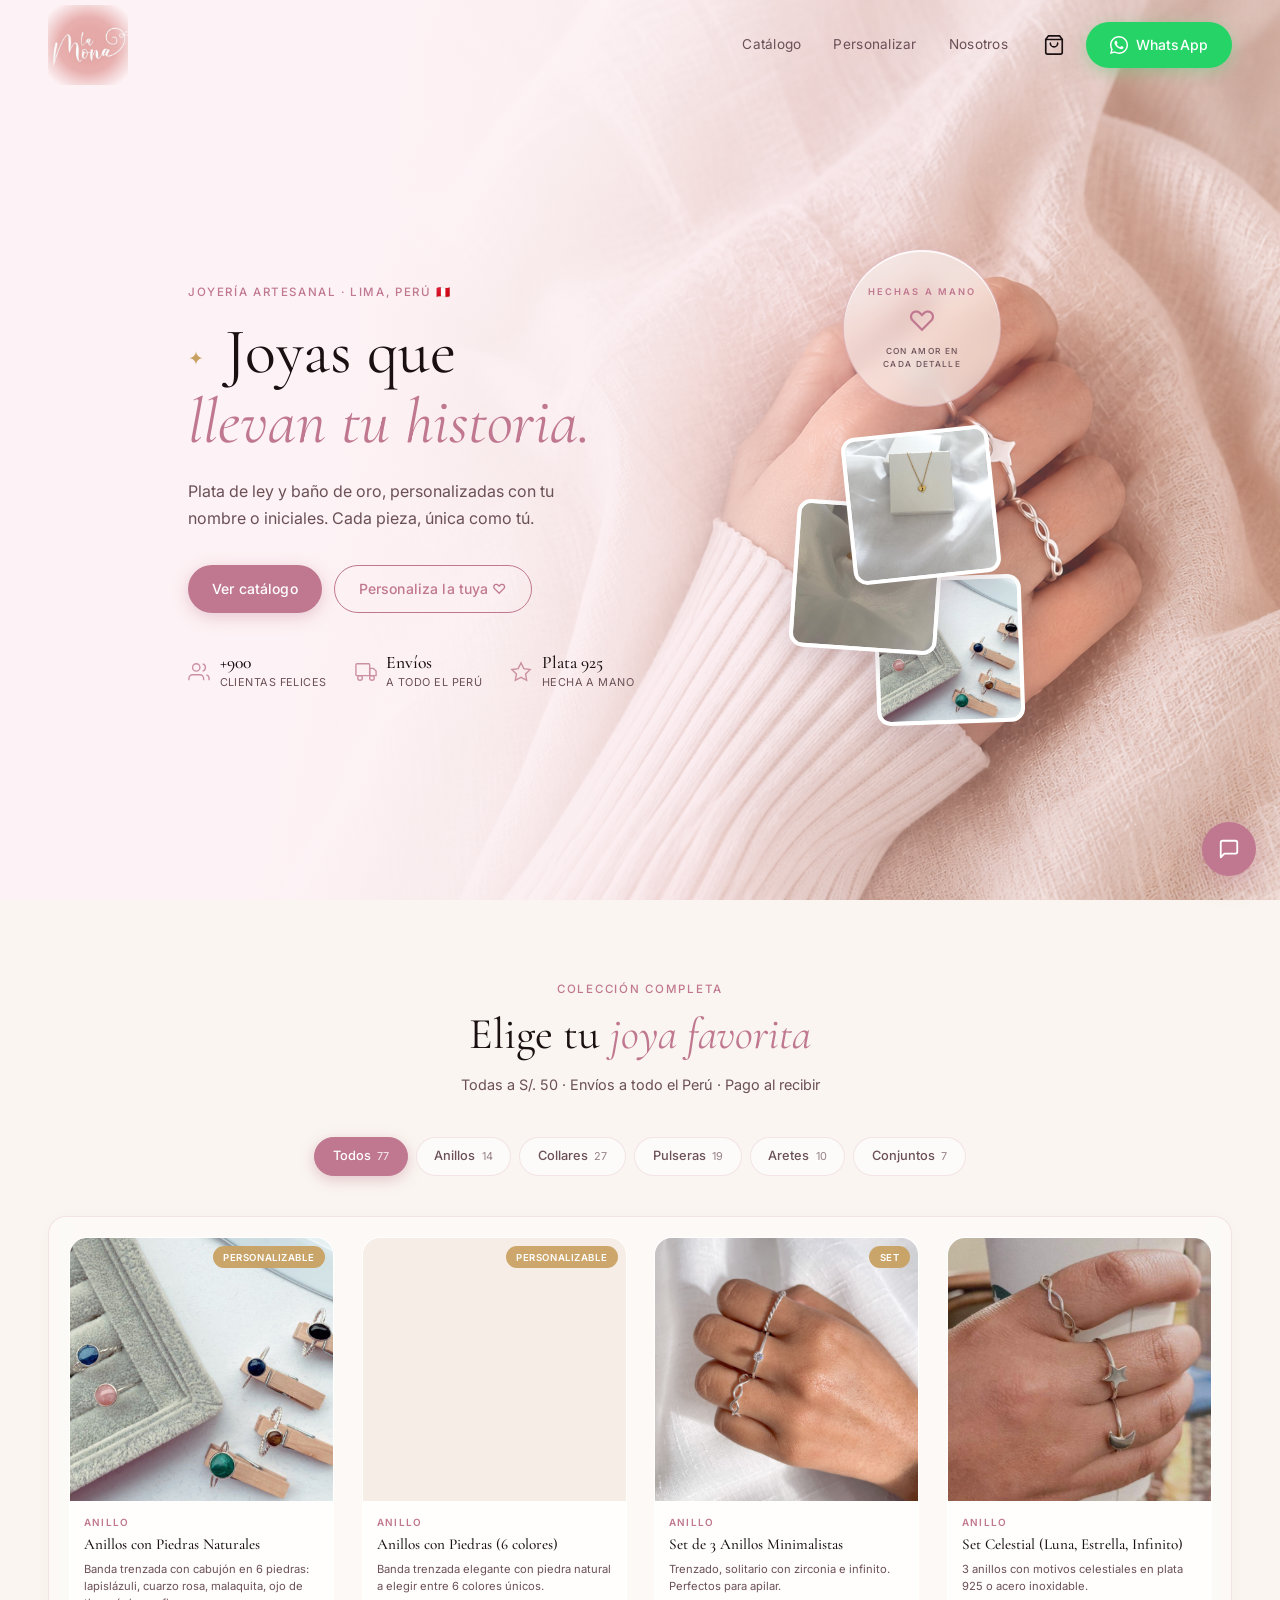
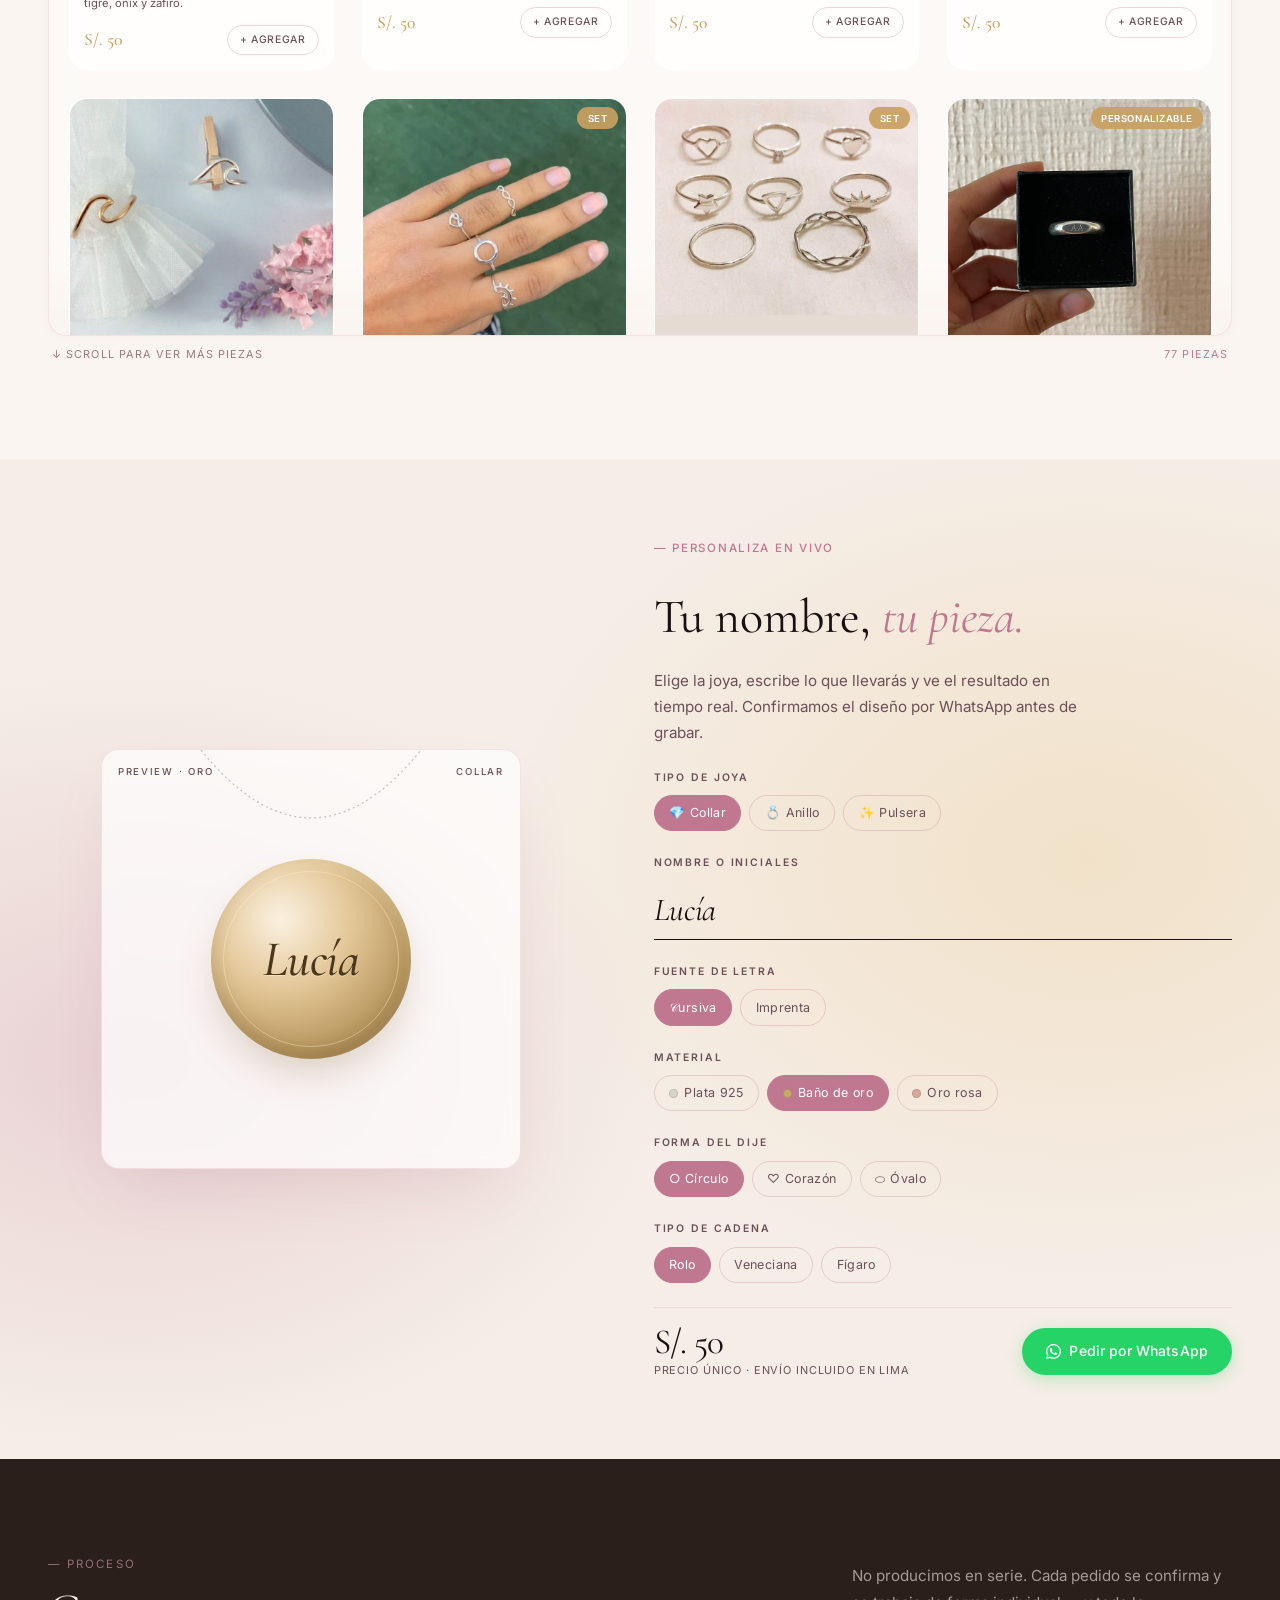
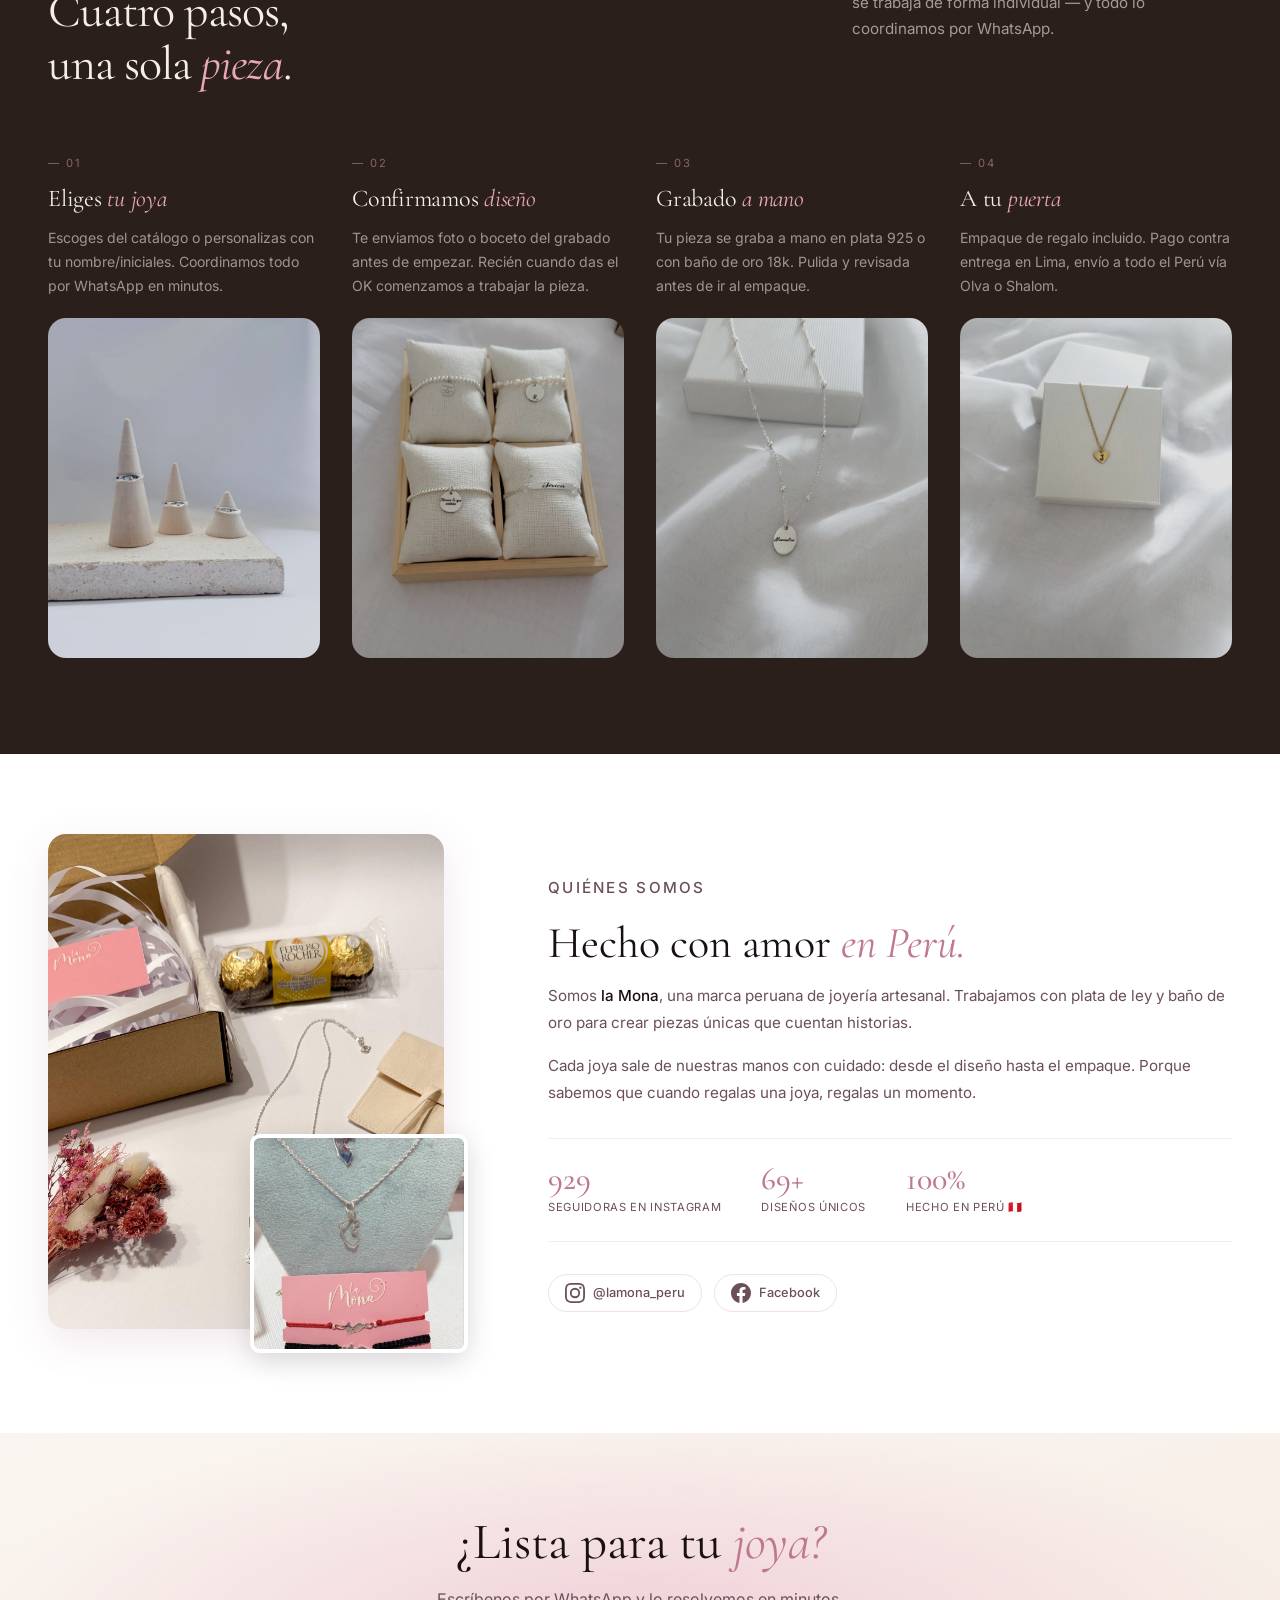
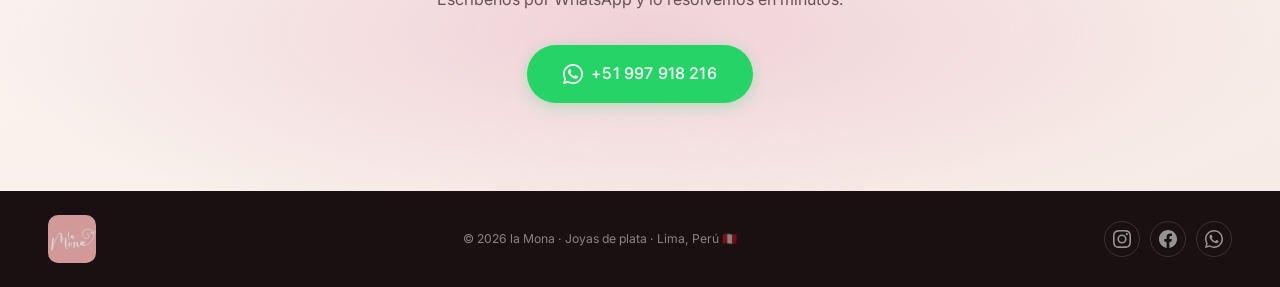
==== commit 29965523: "feat: add proceso section, cart, chatbot Mona, and scrollable catalog - Section Cuatro pasos with 4-" ====
--- a/index.html
+++ b/index.html
@@ -30,12 +30,18 @@
         <a href="#personalizar">Personalizar</a>
         <a href="#nosotros">Nosotros</a>
       </nav>
-      <a href="https://wa.me/51997918216?text=Hola!%20Vi%20tu%20cat%C3%A1logo%20y%20me%20interesa%20hacer%20un%20pedido%20%F0%9F%8C%B8"
-         target="_blank" rel="noopener noreferrer"
-         class="btn btn-wa nav-cta" aria-label="Contactar por WhatsApp">
-        <svg width="18" height="18" viewBox="0 0 24 24" fill="currentColor" aria-hidden="true"><path d="M17.472 14.382c-.297-.149-1.758-.867-2.03-.967-.273-.099-.471-.148-.67.15-.197.297-.767.966-.94 1.164-.173.199-.347.223-.644.075-.297-.15-1.255-.463-2.39-1.475-.883-.788-1.48-1.761-1.653-2.059-.173-.297-.018-.458.13-.606.134-.133.298-.347.446-.52.149-.174.198-.298.298-.497.099-.198.05-.371-.025-.52-.075-.149-.669-1.612-.916-2.207-.242-.579-.487-.5-.669-.51-.173-.008-.371-.01-.57-.01-.198 0-.52.074-.792.372-.272.297-1.04 1.016-1.04 2.479 0 1.462 1.065 2.875 1.213 3.074.149.198 2.096 3.2 5.077 4.487.709.306 1.262.489 1.694.625.712.227 1.36.195 1.871.118.571-.085 1.758-.719 2.006-1.413.248-.694.248-1.289.173-1.413-.074-.124-.272-.198-.57-.347z"/><path d="M12 0C5.373 0 0 5.373 0 12c0 2.127.558 4.122 1.533 5.855L0 24l6.335-1.508C8.058 23.447 9.993 24 12 24c6.627 0 12-5.373 12-12S18.627 0 12 0zm0 22c-1.885 0-3.637-.498-5.149-1.367l-.369-.218-3.762.896.94-3.668-.24-.376C2.513 15.661 2 13.895 2 12 2 6.477 6.477 2 12 2s10 4.477 10 10-4.477 10-10 10z"/></svg>
-        WhatsApp
-      </a>
+      <div class="nav-actions">
+        <button id="nav-cart-btn" class="nav-cart-btn" type="button" aria-label="Ver carrito">
+          <svg width="22" height="22" viewBox="0 0 24 24" fill="none" stroke="currentColor" stroke-width="1.8" stroke-linecap="round" stroke-linejoin="round" aria-hidden="true"><path d="M6 2 3 6v14a2 2 0 002 2h14a2 2 0 002-2V6l-3-4z"/><line x1="3" y1="6" x2="21" y2="6"/><path d="M16 10a4 4 0 01-8 0"/></svg>
+          <span class="nav-cart-badge" id="nav-cart-badge">0</span>
+        </button>
+        <a href="https://wa.me/51997918216?text=Hola!%20Vi%20tu%20cat%C3%A1logo%20y%20me%20interesa%20hacer%20un%20pedido%20%F0%9F%8C%B8"
+           target="_blank" rel="noopener noreferrer"
+           class="btn btn-wa nav-cta" aria-label="Contactar por WhatsApp">
+          <svg width="18" height="18" viewBox="0 0 24 24" fill="currentColor" aria-hidden="true"><path d="M17.472 14.382c-.297-.149-1.758-.867-2.03-.967-.273-.099-.471-.148-.67.15-.197.297-.767.966-.94 1.164-.173.199-.347.223-.644.075-.297-.15-1.255-.463-2.39-1.475-.883-.788-1.48-1.761-1.653-2.059-.173-.297-.018-.458.13-.606.134-.133.298-.347.446-.52.149-.174.198-.298.298-.497.099-.198.05-.371-.025-.52-.075-.149-.669-1.612-.916-2.207-.242-.579-.487-.5-.669-.51-.173-.008-.371-.01-.57-.01-.198 0-.52.074-.792.372-.272.297-1.04 1.016-1.04 2.479 0 1.462 1.065 2.875 1.213 3.074.149.198 2.096 3.2 5.077 4.487.709.306 1.262.489 1.694.625.712.227 1.36.195 1.871.118.571-.085 1.758-.719 2.006-1.413.248-.694.248-1.289.173-1.413-.074-.124-.272-.198-.57-.347z"/><path d="M12 0C5.373 0 0 5.373 0 12c0 2.127.558 4.122 1.533 5.855L0 24l6.335-1.508C8.058 23.447 9.993 24 12 24c6.627 0 12-5.373 12-12S18.627 0 12 0zm0 22c-1.885 0-3.637-.498-5.149-1.367l-.369-.218-3.762.896.94-3.668-.24-.376C2.513 15.661 2 13.895 2 12 2 6.477 6.477 2 12 2s10 4.477 10 10-4.477 10-10 10z"/></svg>
+          WhatsApp
+        </a>
+      </div>
       <button class="nav-hamburger" aria-label="Menú" aria-expanded="false" data-hamburger>
         <span></span><span></span><span></span>
       </button>
@@ -141,6 +147,7 @@
       </div>
 
       <!-- Grid de productos — hardcoded para no-JS -->
+      <div class="catalog-window">
       <div class="product-grid" id="product-grid" data-products role="tabpanel">
 
         <!-- ANILLOS -->
@@ -494,6 +501,11 @@
         </article>
 
       </div><!-- /product-grid -->
+      </div><!-- /catalog-window -->
+      <div class="catalog-hint">
+        <span>↓ scroll para ver más piezas</span>
+        <span class="catalog-hint-count">77 piezas</span>
+      </div>
     </div>
   </section>
 
@@ -597,6 +609,47 @@
           </div>
         </div>
 
+      </div>
+    </div>
+  </section>
+
+  <!-- ══════════════════════════════════════════════════
+       PROCESO — Cuatro pasos, una sola pieza
+  ══════════════════════════════════════════════════ -->
+  <section class="proceso" id="proceso" aria-label="Nuestro proceso">
+    <div class="container">
+      <div class="proceso-header reveal" data-reveal>
+        <div>
+          <p class="proceso-eyebrow">— Proceso</p>
+          <h2 class="proceso-title">Cuatro pasos,<br>una sola <em>pieza</em>.</h2>
+        </div>
+        <p class="proceso-sub">No producimos en serie. Cada pedido se confirma y se trabaja de forma individual — y todo lo coordinamos por WhatsApp.</p>
+      </div>
+      <div class="proceso-grid">
+        <div class="proceso-step reveal" data-reveal>
+          <span class="proceso-num">— 01</span>
+          <h3 class="proceso-h">Eliges <em>tu joya</em></h3>
+          <p>Escoges del catálogo o personalizas con tu nombre/iniciales. Coordinamos todo por WhatsApp en minutos.</p>
+          <div class="proceso-img"><img src="assets/img/foto-44.jpeg" alt="Elige tu joya" loading="lazy" /></div>
+        </div>
+        <div class="proceso-step reveal" data-reveal>
+          <span class="proceso-num">— 02</span>
+          <h3 class="proceso-h">Confirmamos <em>diseño</em></h3>
+          <p>Te enviamos foto o boceto del grabado antes de empezar. Recién cuando das el OK comenzamos a trabajar la pieza.</p>
+          <div class="proceso-img"><img src="assets/img/foto-30.jpeg" alt="Confirmamos el diseño" loading="lazy" /></div>
+        </div>
+        <div class="proceso-step reveal" data-reveal>
+          <span class="proceso-num">— 03</span>
+          <h3 class="proceso-h">Grabado <em>a mano</em></h3>
+          <p>Tu pieza se graba a mano en plata 925 o con baño de oro 18k. Pulida y revisada antes de ir al empaque.</p>
+          <div class="proceso-img"><img src="assets/img/foto-29.jpeg" alt="Grabado a mano" loading="lazy" /></div>
+        </div>
+        <div class="proceso-step reveal" data-reveal>
+          <span class="proceso-num">— 04</span>
+          <h3 class="proceso-h">A tu <em>puerta</em></h3>
+          <p>Empaque de regalo incluido. Pago contra entrega en Lima, envío a todo el Perú vía Olva o Shalom.</p>
+          <div class="proceso-img"><img src="assets/img/foto-26.jpeg" alt="Envío a tu puerta" loading="lazy" /></div>
+        </div>
       </div>
     </div>
   </section>
@@ -671,6 +724,69 @@
     </div>
   </footer>
 
+  <!-- ══════════════════ CARRITO ══════════════════ -->
+  <div class="cart-overlay" id="cart-overlay" hidden aria-modal="true" role="dialog" aria-label="Mi selección">
+    <div class="cart-header" id="cart-header">
+      <div class="container cart-header-inner">
+        <button class="cart-back" id="cart-back" type="button">← Volver</button>
+        <h2 class="cart-title">Mi selección <span class="cart-count-badge" id="cart-count-badge"></span></h2>
+        <button class="cart-clear" id="cart-clear" type="button">
+          <svg width="15" height="15" viewBox="0 0 24 24" fill="none" stroke="currentColor" stroke-width="1.8" stroke-linecap="round" stroke-linejoin="round" aria-hidden="true"><polyline points="3 6 5 6 21 6"/><path d="M19 6l-1 14a2 2 0 01-2 2H8a2 2 0 01-2-2L5 6"/><path d="M10 11v6M14 11v6"/><path d="M9 6V4a1 1 0 011-1h4a1 1 0 011 1v2"/></svg>
+          Limpiar todo
+        </button>
+      </div>
+    </div>
+    <div class="cart-body container" id="cart-body"></div>
+    <div class="cart-footer" id="cart-footer" hidden>
+      <div class="container cart-footer-inner">
+        <div class="cart-total">
+          <span class="cart-total-lbl">Total</span>
+          <span class="cart-total-amt" id="cart-total-amt">S/. 0</span>
+        </div>
+        <a class="btn btn-wa cart-solicitar" id="cart-solicitar" href="#" target="_blank" rel="noopener noreferrer">
+          <svg width="16" height="16" viewBox="0 0 24 24" fill="currentColor" aria-hidden="true"><path d="M17.472 14.382c-.297-.149-1.758-.867-2.03-.967-.273-.099-.471-.148-.67.15-.197.297-.767.966-.94 1.164-.173.199-.347.223-.644.075-.297-.15-1.255-.463-2.39-1.475-.883-.788-1.48-1.761-1.653-2.059-.173-.297-.018-.458.13-.606.134-.133.298-.347.446-.52.149-.174.198-.298.298-.497.099-.198.05-.371-.025-.52-.075-.149-.669-1.612-.916-2.207-.242-.579-.487-.5-.669-.51-.173-.008-.371-.01-.57-.01-.198 0-.52.074-.792.372-.272.297-1.04 1.016-1.04 2.479 0 1.462 1.065 2.875 1.213 3.074.149.198 2.096 3.2 5.077 4.487.709.306 1.262.489 1.694.625.712.227 1.36.195 1.871.118.571-.085 1.758-.719 2.006-1.413.248-.694.248-1.289.173-1.413-.074-.124-.272-.198-.57-.347z"/><path d="M12 0C5.373 0 0 5.373 0 12c0 2.127.558 4.122 1.533 5.855L0 24l6.335-1.508C8.058 23.447 9.993 24 12 24c6.627 0 12-5.373 12-12S18.627 0 12 0zm0 22c-1.885 0-3.637-.498-5.149-1.367l-.369-.218-3.762.896.94-3.668-.24-.376C2.513 15.661 2 13.895 2 12 2 6.477 6.477 2 12 2s10 4.477 10 10-4.477 10-10 10z"/></svg>
+          Solicitar por WhatsApp
+        </a>
+      </div>
+    </div>
+  </div>
+
+  <!-- ══════════════════ CHATBOT ══════════════════ -->
+  <div class="chat-widget" id="chat-widget">
+    <div class="chat-win" id="chat-win" hidden>
+      <div class="chat-wh">
+        <div class="chat-avatar-wrap">
+          <img src="assets/img/logo.png" alt="Mona" class="chat-avatar-img" width="38" height="38" />
+          <span class="chat-online-dot"></span>
+        </div>
+        <div class="chat-wh-info">
+          <strong class="chat-wh-name">Mona</strong>
+          <span class="chat-wh-status">Asistente de La Mona · En línea</span>
+        </div>
+        <button class="chat-wh-close" id="chat-close" type="button" aria-label="Cerrar chat">
+          <svg width="18" height="18" viewBox="0 0 24 24" fill="none" stroke="currentColor" stroke-width="2.2" stroke-linecap="round"><line x1="18" y1="6" x2="6" y2="18"/><line x1="6" y1="6" x2="18" y2="18"/></svg>
+        </button>
+      </div>
+      <div class="chat-messages" id="chat-messages" role="log" aria-live="polite" aria-label="Conversación con Mona"></div>
+      <div class="chat-quick-replies" id="chat-quick-replies"></div>
+      <form class="chat-composer" id="chat-form" autocomplete="off">
+        <input class="chat-input" id="chat-input" type="text" placeholder="Escribe tu pregunta…" maxlength="200" aria-label="Escribe tu mensaje" />
+        <button class="chat-send" type="submit" aria-label="Enviar mensaje">
+          <svg width="16" height="16" viewBox="0 0 24 24" fill="none" stroke="currentColor" stroke-width="2.2" stroke-linecap="round" stroke-linejoin="round"><line x1="22" y1="2" x2="11" y2="13"/><polygon points="22 2 15 22 11 13 2 9 22 2"/></svg>
+        </button>
+      </form>
+    </div>
+    <button class="chat-fab" id="chat-fab" type="button" aria-label="Abrir asistente virtual">
+      <span class="chat-fab-icon chat-fab-icon--open">
+        <svg width="22" height="22" viewBox="0 0 24 24" fill="none" stroke="currentColor" stroke-width="2" stroke-linecap="round" stroke-linejoin="round"><path d="M21 15a2 2 0 01-2 2H7l-4 4V5a2 2 0 012-2h14a2 2 0 012 2z"/></svg>
+      </span>
+      <span class="chat-fab-icon chat-fab-icon--close" hidden>
+        <svg width="20" height="20" viewBox="0 0 24 24" fill="none" stroke="currentColor" stroke-width="2.2" stroke-linecap="round"><line x1="18" y1="6" x2="6" y2="18"/><line x1="6" y1="6" x2="18" y2="18"/></svg>
+      </span>
+      <span class="chat-fab-badge" id="chat-fab-badge" hidden>1</span>
+    </button>
+  </div>
+
   <script defer src="lib/gsap.min.js"></script>
   <script defer src="lib/ScrollTrigger.min.js"></script>
   <script defer src="lib/manifest.js"></script>
--- a/styles.css
+++ b/styles.css
@@ -1222,6 +1222,747 @@
   transform: translateY(-5px);
 }
 
+/* ══════════════════════════════════════════════════
+   NAV ACTIONS + CART BUTTON
+══════════════════════════════════════════════════ */
+.nav-actions {
+  display: flex;
+  align-items: center;
+  gap: 10px;
+}
+.nav-cart-btn {
+  position: relative;
+  background: none;
+  border: none;
+  cursor: pointer;
+  color: var(--text);
+  display: flex;
+  align-items: center;
+  justify-content: center;
+  width: 44px;
+  height: 44px;
+  border-radius: var(--radius-sm);
+  transition: background var(--t);
+}
+.nav-cart-btn:hover { background: var(--bg-alt); }
+.nav-cart-badge {
+  display: none;
+  position: absolute;
+  top: 2px; right: 2px;
+  min-width: 18px;
+  height: 18px;
+  background: var(--accent);
+  color: #fff;
+  font-size: 10px;
+  font-weight: 700;
+  border-radius: var(--radius-pill);
+  align-items: center;
+  justify-content: center;
+  padding: 0 4px;
+  line-height: 1;
+}
+
+/* ══════════════════════════════════════════════════
+   PRODUCT ADD BUTTON
+══════════════════════════════════════════════════ */
+.btn-add-cart {
+  display: inline-flex;
+  align-items: center;
+  flex: none;
+  padding: 6px 12px;
+  background: transparent;
+  border: 1px solid rgba(192, 120, 144, 0.3);
+  border-radius: var(--radius-pill);
+  font-family: var(--font-b);
+  font-size: 0.65rem;
+  font-weight: 500;
+  letter-spacing: 0.06em;
+  text-transform: uppercase;
+  color: var(--text-muted);
+  cursor: pointer;
+  white-space: nowrap;
+  transition: all var(--t);
+}
+.btn-add-cart:hover {
+  border-color: var(--accent);
+  color: var(--accent);
+  background: rgba(192, 120, 144, 0.06);
+}
+.btn-add-cart.added {
+  background: var(--accent);
+  border-color: var(--accent);
+  color: #fff;
+}
+
+/* ══════════════════════════════════════════════════
+   CATALOG SCROLL WINDOW
+══════════════════════════════════════════════════ */
+.catalog-window {
+  position: relative;
+  height: 720px;
+  overflow-y: auto;
+  overflow-x: hidden;
+  border: 1px solid rgba(192, 120, 144, 0.18);
+  border-radius: var(--radius);
+  padding: 20px;
+  background: rgba(255, 255, 255, 0.45);
+  box-shadow:
+    inset 0 -64px 40px -16px var(--bg),
+    0 2px 20px -8px rgba(160, 92, 114, 0.08);
+  scrollbar-width: thin;
+  scrollbar-color: rgba(192, 120, 144, 0.3) transparent;
+}
+.catalog-window::-webkit-scrollbar { width: 5px; }
+.catalog-window::-webkit-scrollbar-track { background: transparent; }
+.catalog-window::-webkit-scrollbar-thumb {
+  background: rgba(192, 120, 144, 0.3);
+  border-radius: 3px;
+}
+.catalog-window::-webkit-scrollbar-thumb:hover { background: var(--accent); }
+.catalog-hint {
+  display: flex;
+  justify-content: space-between;
+  margin-top: 10px;
+  padding: 0 4px;
+  font-size: 0.68rem;
+  letter-spacing: 0.1em;
+  text-transform: uppercase;
+  color: var(--text-light);
+}
+.catalog-hint-count { color: var(--accent); }
+@media (max-width: 640px) {
+  .catalog-window { height: 520px; padding: 12px; }
+}
+
+/* ══════════════════════════════════════════════════
+   CART OVERLAY
+══════════════════════════════════════════════════ */
+.cart-overlay {
+  position: fixed;
+  inset: 0;
+  z-index: 300;
+  background: var(--bg);
+  overflow-y: auto;
+  display: flex;
+  flex-direction: column;
+}
+.cart-overlay[hidden] { display: none !important; }
+.cart-footer[hidden]  { display: none !important; }
+.cart-overlay:focus { outline: none; }
+
+.cart-header {
+  position: sticky;
+  top: 0;
+  z-index: 10;
+  background: rgba(250, 245, 240, 0.92);
+  backdrop-filter: blur(14px);
+  border-bottom: 1px solid rgba(192, 120, 144, 0.14);
+}
+.cart-header-inner {
+  display: flex;
+  align-items: center;
+  gap: 16px;
+  padding-top: 1.25rem;
+  padding-bottom: 1.25rem;
+}
+.cart-back {
+  background: none;
+  border: none;
+  cursor: pointer;
+  font-family: var(--font-b);
+  font-size: 0.85rem;
+  font-weight: 500;
+  color: var(--text-muted);
+  padding: 6px 0;
+  transition: color var(--t);
+  flex: none;
+}
+.cart-back:hover { color: var(--text); }
+
+.cart-title {
+  flex: 1;
+  font-family: var(--font-d);
+  font-size: clamp(1.5rem, 3vw, 2rem);
+  font-weight: 400;
+  color: var(--text);
+  margin: 0;
+  display: flex;
+  align-items: center;
+  gap: 10px;
+}
+.cart-count-badge {
+  display: none;
+  min-width: 26px;
+  height: 26px;
+  background: var(--accent);
+  color: #fff;
+  border-radius: 50%;
+  font-family: var(--font-b);
+  font-size: 0.8rem;
+  font-weight: 700;
+  font-style: normal;
+  align-items: center;
+  justify-content: center;
+  padding: 0 6px;
+}
+.cart-clear {
+  background: none;
+  border: none;
+  cursor: pointer;
+  font-family: var(--font-b);
+  font-size: 0.72rem;
+  font-weight: 500;
+  letter-spacing: 0.06em;
+  text-transform: uppercase;
+  color: var(--text-light);
+  display: flex;
+  align-items: center;
+  gap: 5px;
+  padding: 6px 0;
+  transition: color var(--t);
+  flex: none;
+  visibility: hidden;
+}
+.cart-clear:hover { color: var(--accent); }
+
+.cart-body {
+  flex: 1;
+  padding-top: 2rem;
+  padding-bottom: 2rem;
+}
+.cart-empty {
+  display: flex;
+  flex-direction: column;
+  align-items: center;
+  gap: 1rem;
+  padding: 5rem 1rem;
+  text-align: center;
+  color: var(--text-muted);
+}
+.cart-empty-serif {
+  font-family: var(--font-d);
+  font-style: italic;
+  font-size: 2rem;
+  color: var(--text);
+  margin: 0;
+}
+.cart-empty p { margin: 0; font-size: 0.95rem; }
+
+.cart-list {
+  list-style: none;
+  padding: 0;
+  margin: 0;
+  border-top: 1px solid rgba(192, 120, 144, 0.14);
+}
+.cart-item {
+  display: grid;
+  grid-template-columns: 80px 1fr auto;
+  gap: 18px;
+  align-items: center;
+  padding: 1.25rem 0;
+  border-bottom: 1px solid rgba(192, 120, 144, 0.14);
+}
+.cart-item-img {
+  width: 80px;
+  height: 80px;
+  border-radius: var(--radius-sm);
+  overflow: hidden;
+  background: var(--bg-alt);
+  flex: none;
+}
+.cart-item-img img {
+  width: 100%; height: 100%;
+  object-fit: cover;
+  display: block;
+}
+.cart-item-cat {
+  display: block;
+  font-size: 0.68rem;
+  letter-spacing: 0.12em;
+  text-transform: uppercase;
+  color: var(--text-light);
+  margin-bottom: 3px;
+}
+.cart-item-name {
+  display: block;
+  font-family: var(--font-d);
+  font-size: 1.3rem;
+  letter-spacing: -0.01em;
+  color: var(--text);
+  line-height: 1.2;
+}
+.cart-item-price {
+  display: block;
+  font-size: 0.88rem;
+  font-weight: 600;
+  color: var(--accent);
+  margin-top: 5px;
+}
+.cart-item-actions {
+  display: flex;
+  align-items: center;
+  gap: 10px;
+}
+.cart-qty {
+  display: flex;
+  align-items: center;
+  border: 1px solid rgba(192, 120, 144, 0.25);
+  border-radius: var(--radius-pill);
+  overflow: hidden;
+}
+.cart-qty-btn {
+  background: none;
+  border: none;
+  width: 32px; height: 32px;
+  cursor: pointer;
+  font-size: 1rem;
+  color: var(--text-muted);
+  display: flex;
+  align-items: center;
+  justify-content: center;
+  transition: background var(--t);
+}
+.cart-qty-btn:hover { background: var(--bg-alt); }
+.cart-qty span {
+  min-width: 28px;
+  text-align: center;
+  font-size: 0.85rem;
+  font-weight: 600;
+  color: var(--text);
+}
+.cart-remove {
+  background: none;
+  border: none;
+  cursor: pointer;
+  color: var(--text-light);
+  width: 32px; height: 32px;
+  border-radius: 50%;
+  display: flex;
+  align-items: center;
+  justify-content: center;
+  font-size: 1rem;
+  transition: all var(--t);
+}
+.cart-remove:hover { color: var(--accent); background: rgba(192, 120, 144, 0.1); }
+
+.cart-footer {
+  position: sticky;
+  bottom: 0;
+  background: rgba(250, 245, 240, 0.95);
+  backdrop-filter: blur(16px);
+  border-top: 1px solid rgba(192, 120, 144, 0.18);
+}
+.cart-footer-inner {
+  display: flex;
+  align-items: center;
+  justify-content: space-between;
+  gap: 20px;
+  padding-top: 1.25rem;
+  padding-bottom: 1.5rem;
+}
+.cart-total { display: flex; flex-direction: column; gap: 2px; }
+.cart-total-lbl {
+  font-size: 0.68rem;
+  letter-spacing: 0.14em;
+  text-transform: uppercase;
+  color: var(--text-light);
+}
+.cart-total-amt {
+  font-family: var(--font-d);
+  font-size: 2.2rem;
+  font-weight: 400;
+  color: var(--text);
+  letter-spacing: -0.02em;
+  line-height: 1;
+}
+.cart-solicitar {
+  display: inline-flex;
+  align-items: center;
+  gap: 10px;
+  white-space: nowrap;
+  font-size: 0.88rem;
+}
+
+@media (max-width: 600px) {
+  .cart-footer-inner { flex-direction: column; align-items: stretch; }
+  .cart-solicitar { justify-content: center; }
+  .cart-item { grid-template-columns: 64px 1fr; }
+  .cart-item-actions { grid-column: 1 / -1; justify-content: space-between; }
+}
+
+/* ══════════════════════════════════════════════════
+   PROCESO
+══════════════════════════════════════════════════ */
+.proceso {
+  padding: 6rem 0;
+  background: #2A1F1B;
+  color: #e8ddd6;
+}
+
+.proceso-header {
+  display: flex;
+  flex-direction: column;
+  gap: 1.5rem;
+  margin-bottom: 4rem;
+}
+@media (min-width: 800px) {
+  .proceso-header {
+    flex-direction: row;
+    align-items: flex-start;
+    justify-content: space-between;
+    gap: 3rem;
+  }
+}
+
+.proceso-eyebrow {
+  font-family: var(--font-b);
+  font-size: 0.72rem;
+  letter-spacing: 0.18em;
+  text-transform: uppercase;
+  color: rgba(232, 180, 200, 0.55);
+  margin: 0 0 0.75rem;
+}
+.proceso-title {
+  font-family: var(--font-d);
+  font-size: clamp(2rem, 4vw, 3rem);
+  font-weight: 400;
+  color: #f5ede8;
+  line-height: 1.1;
+  letter-spacing: -0.02em;
+  margin: 0;
+}
+.proceso-title em { font-style: italic; color: #e8a8b8; }
+
+.proceso-sub {
+  font-size: 0.95rem;
+  line-height: 1.75;
+  color: rgba(232, 221, 214, 0.65);
+  max-width: 38ch;
+  margin: 0;
+  flex-shrink: 0;
+}
+@media (min-width: 800px) { .proceso-sub { padding-top: 0.5rem; } }
+
+.proceso-grid {
+  display: grid;
+  grid-template-columns: 1fr 1fr;
+  gap: 2.5rem 2rem;
+}
+@media (min-width: 960px) {
+  .proceso-grid { grid-template-columns: repeat(4, 1fr); gap: 2rem; }
+}
+@media (max-width: 520px) {
+  .proceso-grid { grid-template-columns: 1fr; }
+}
+
+.proceso-step {
+  display: flex;
+  flex-direction: column;
+  gap: 0.75rem;
+}
+.proceso-num {
+  font-family: var(--font-b);
+  font-size: 0.7rem;
+  letter-spacing: 0.18em;
+  text-transform: uppercase;
+  color: rgba(232, 168, 184, 0.5);
+}
+.proceso-h {
+  font-family: var(--font-d);
+  font-size: 1.5rem;
+  font-weight: 400;
+  color: #f5ede8;
+  letter-spacing: -0.01em;
+  line-height: 1.2;
+  margin: 0;
+}
+.proceso-h em { font-style: italic; color: #e8a8b8; }
+
+.proceso-step > p {
+  font-size: 0.88rem;
+  line-height: 1.7;
+  color: rgba(232, 221, 214, 0.62);
+  margin: 0;
+}
+
+.proceso-img {
+  margin-top: 0.5rem;
+  border-radius: var(--radius);
+  overflow: hidden;
+  aspect-ratio: 4/5;
+}
+.proceso-img img {
+  width: 100%;
+  height: 100%;
+  object-fit: cover;
+  display: block;
+  filter: brightness(0.88) saturate(0.85);
+  transition: filter 0.4s var(--ease), transform 0.6s var(--ease);
+}
+.proceso-step:hover .proceso-img img {
+  filter: brightness(0.95) saturate(1);
+  transform: scale(1.03);
+}
+
+/* ══════════════════════════════════════════════════
+   CHATBOT WIDGET
+══════════════════════════════════════════════════ */
+.chat-widget {
+  position: fixed;
+  bottom: 24px;
+  right: 24px;
+  z-index: 200;
+  display: flex;
+  flex-direction: column;
+  align-items: flex-end;
+  gap: 12px;
+  pointer-events: none;
+}
+.chat-widget > * { pointer-events: auto; }
+
+/* Chat window */
+.chat-win {
+  width: 340px;
+  max-width: calc(100vw - 32px);
+  height: 480px;
+  max-height: calc(100svh - 120px);
+  background: var(--bg);
+  border-radius: 20px;
+  box-shadow: 0 20px 60px rgba(26, 16, 18, 0.18), 0 4px 16px rgba(192, 120, 144, 0.12);
+  display: flex;
+  flex-direction: column;
+  overflow: hidden;
+  border: 1px solid rgba(192, 120, 144, 0.18);
+  transform-origin: bottom right;
+  animation: chatWinIn 0.28s var(--ease);
+}
+.chat-win[hidden] { display: none !important; }
+
+@keyframes chatWinIn {
+  from { opacity: 0; transform: scale(0.9) translateY(12px); }
+  to   { opacity: 1; transform: scale(1)   translateY(0); }
+}
+
+/* Header */
+.chat-wh {
+  display: flex;
+  align-items: center;
+  gap: 10px;
+  padding: 12px 14px;
+  background: #2A1F1B;
+  flex-shrink: 0;
+}
+.chat-avatar-wrap { position: relative; flex-shrink: 0; }
+.chat-avatar-img {
+  width: 38px; height: 38px;
+  border-radius: 50%;
+  object-fit: cover;
+  border: 2px solid rgba(232, 168, 184, 0.3);
+  display: block;
+}
+.chat-online-dot {
+  position: absolute;
+  bottom: 1px; right: 1px;
+  width: 10px; height: 10px;
+  border-radius: 50%;
+  background: #4cd964;
+  border: 2px solid #2A1F1B;
+}
+.chat-wh-info { flex: 1; min-width: 0; }
+.chat-wh-name {
+  display: block;
+  font-family: var(--font-d);
+  font-size: 1.05rem;
+  font-weight: 500;
+  color: #f5ede8;
+  line-height: 1.2;
+}
+.chat-wh-status {
+  display: block;
+  font-size: 0.65rem;
+  color: rgba(232, 221, 214, 0.5);
+  letter-spacing: 0.02em;
+  white-space: nowrap;
+  overflow: hidden;
+  text-overflow: ellipsis;
+}
+.chat-wh-close {
+  background: none; border: none; cursor: pointer;
+  color: rgba(232, 221, 214, 0.5);
+  width: 30px; height: 30px;
+  border-radius: 50%;
+  display: flex; align-items: center; justify-content: center;
+  transition: all var(--t);
+  flex-shrink: 0;
+}
+.chat-wh-close:hover { color: #f5ede8; background: rgba(255,255,255,0.1); }
+
+/* Messages area */
+.chat-messages {
+  flex: 1;
+  overflow-y: auto;
+  padding: 14px;
+  display: flex;
+  flex-direction: column;
+  gap: 8px;
+  scrollbar-width: thin;
+  scrollbar-color: rgba(192, 120, 144, 0.2) transparent;
+}
+.chat-messages::-webkit-scrollbar { width: 3px; }
+.chat-messages::-webkit-scrollbar-thumb { background: rgba(192, 120, 144, 0.25); border-radius: 3px; }
+
+.chat-msg {
+  display: flex;
+  flex-direction: column;
+  animation: chatMsgIn 0.22s var(--ease);
+}
+.chat-msg-bot  { align-items: flex-start; }
+.chat-msg-user { align-items: flex-end; }
+
+@keyframes chatMsgIn {
+  from { opacity: 0; transform: translateY(6px); }
+  to   { opacity: 1; transform: translateY(0); }
+}
+
+.chat-bubble {
+  max-width: 84%;
+  padding: 9px 13px;
+  border-radius: 16px;
+  font-size: 0.845rem;
+  line-height: 1.55;
+}
+.chat-msg-bot .chat-bubble {
+  background: rgba(192, 120, 144, 0.09);
+  border: 1px solid rgba(192, 120, 144, 0.14);
+  border-bottom-left-radius: 4px;
+  color: var(--text);
+}
+.chat-msg-user .chat-bubble {
+  background: #2A1F1B;
+  border-bottom-right-radius: 4px;
+  color: #f5ede8;
+}
+
+/* Typing indicator */
+.chat-dots {
+  display: flex; gap: 4px; align-items: center; height: 14px;
+}
+.chat-dots span {
+  display: block; width: 6px; height: 6px;
+  border-radius: 50%; background: var(--accent);
+  animation: chatDot 1.2s ease-in-out infinite;
+}
+.chat-dots span:nth-child(2) { animation-delay: 0.2s; }
+.chat-dots span:nth-child(3) { animation-delay: 0.4s; }
+@keyframes chatDot {
+  0%, 60%, 100% { transform: translateY(0); opacity: 0.4; }
+  30%           { transform: translateY(-4px); opacity: 1; }
+}
+
+/* Quick replies */
+.chat-quick-replies {
+  padding: 0 14px 12px;
+  display: flex;
+  flex-wrap: wrap;
+  gap: 6px;
+  flex-shrink: 0;
+}
+.chat-quick-replies:empty { padding: 0; }
+.chat-qr-btn {
+  background: none;
+  border: 1px solid rgba(192, 120, 144, 0.32);
+  border-radius: var(--radius-pill);
+  padding: 5px 11px;
+  font-family: var(--font-b);
+  font-size: 0.7rem;
+  font-weight: 500;
+  letter-spacing: 0.02em;
+  color: var(--accent);
+  cursor: pointer;
+  white-space: nowrap;
+  transition: all 0.18s var(--ease);
+}
+.chat-qr-btn:hover { background: var(--accent); color: #fff; border-color: var(--accent); }
+
+/* Input composer */
+.chat-composer {
+  display: flex; align-items: center; gap: 8px;
+  padding: 10px 12px;
+  border-top: 1px solid rgba(192, 120, 144, 0.14);
+  background: rgba(250, 245, 240, 0.85);
+  flex-shrink: 0;
+}
+.chat-input {
+  flex: 1;
+  border: 1px solid rgba(192, 120, 144, 0.22);
+  border-radius: var(--radius-pill);
+  padding: 7px 13px;
+  font-family: var(--font-b);
+  font-size: 0.82rem;
+  background: #fff;
+  color: var(--text);
+  outline: none;
+  transition: border-color var(--t);
+}
+.chat-input:focus { border-color: var(--accent); }
+.chat-input::placeholder { color: var(--text-light); }
+.chat-send {
+  width: 34px; height: 34px;
+  border-radius: 50%; border: none;
+  background: var(--accent); color: #fff;
+  cursor: pointer;
+  display: flex; align-items: center; justify-content: center;
+  flex-shrink: 0;
+  transition: opacity var(--t);
+}
+.chat-send:hover { opacity: 0.85; }
+
+/* Floating action button */
+.chat-fab {
+  width: 54px; height: 54px;
+  border-radius: 50%; border: none;
+  background: var(--accent); color: #fff;
+  cursor: pointer;
+  display: flex; align-items: center; justify-content: center;
+  box-shadow: 0 6px 24px rgba(192, 120, 144, 0.42);
+  position: relative;
+  transition: transform 0.22s var(--ease), box-shadow 0.22s var(--ease);
+  animation: chatFabPulse 3.5s ease-in-out 2s infinite;
+}
+.chat-fab:hover {
+  transform: scale(1.08);
+  box-shadow: 0 8px 32px rgba(192, 120, 144, 0.55);
+  animation: none;
+}
+@keyframes chatFabPulse {
+  0%, 100% { box-shadow: 0 6px 24px rgba(192, 120, 144, 0.42); }
+  50%       { box-shadow: 0 6px 24px rgba(192, 120, 144, 0.42), 0 0 0 10px rgba(192, 120, 144, 0.1); }
+}
+.chat-fab-icon { display: flex; align-items: center; justify-content: center; }
+.chat-fab-icon[hidden]  { display: none !important; }
+.chat-fab-badge {
+  position: absolute; top: -1px; right: -1px;
+  min-width: 19px; height: 19px;
+  background: #e05050; color: #fff;
+  border-radius: var(--radius-pill);
+  font-family: var(--font-b);
+  font-size: 10px; font-weight: 700;
+  display: flex; align-items: center; justify-content: center;
+  padding: 0 4px;
+  border: 2px solid var(--bg);
+  animation: chatBadgeIn 0.3s var(--ease);
+}
+.chat-fab-badge[hidden] { display: none !important; }
+@keyframes chatBadgeIn {
+  from { transform: scale(0); }
+  to   { transform: scale(1); }
+}
+
+@media (max-width: 420px) {
+  .chat-widget { bottom: 16px; right: 16px; }
+  .chat-win { width: calc(100vw - 32px); height: 430px; }
+}
+
 /* ── Utility ───────────────────────────────────── */
 .sr-only {
   position: absolute;
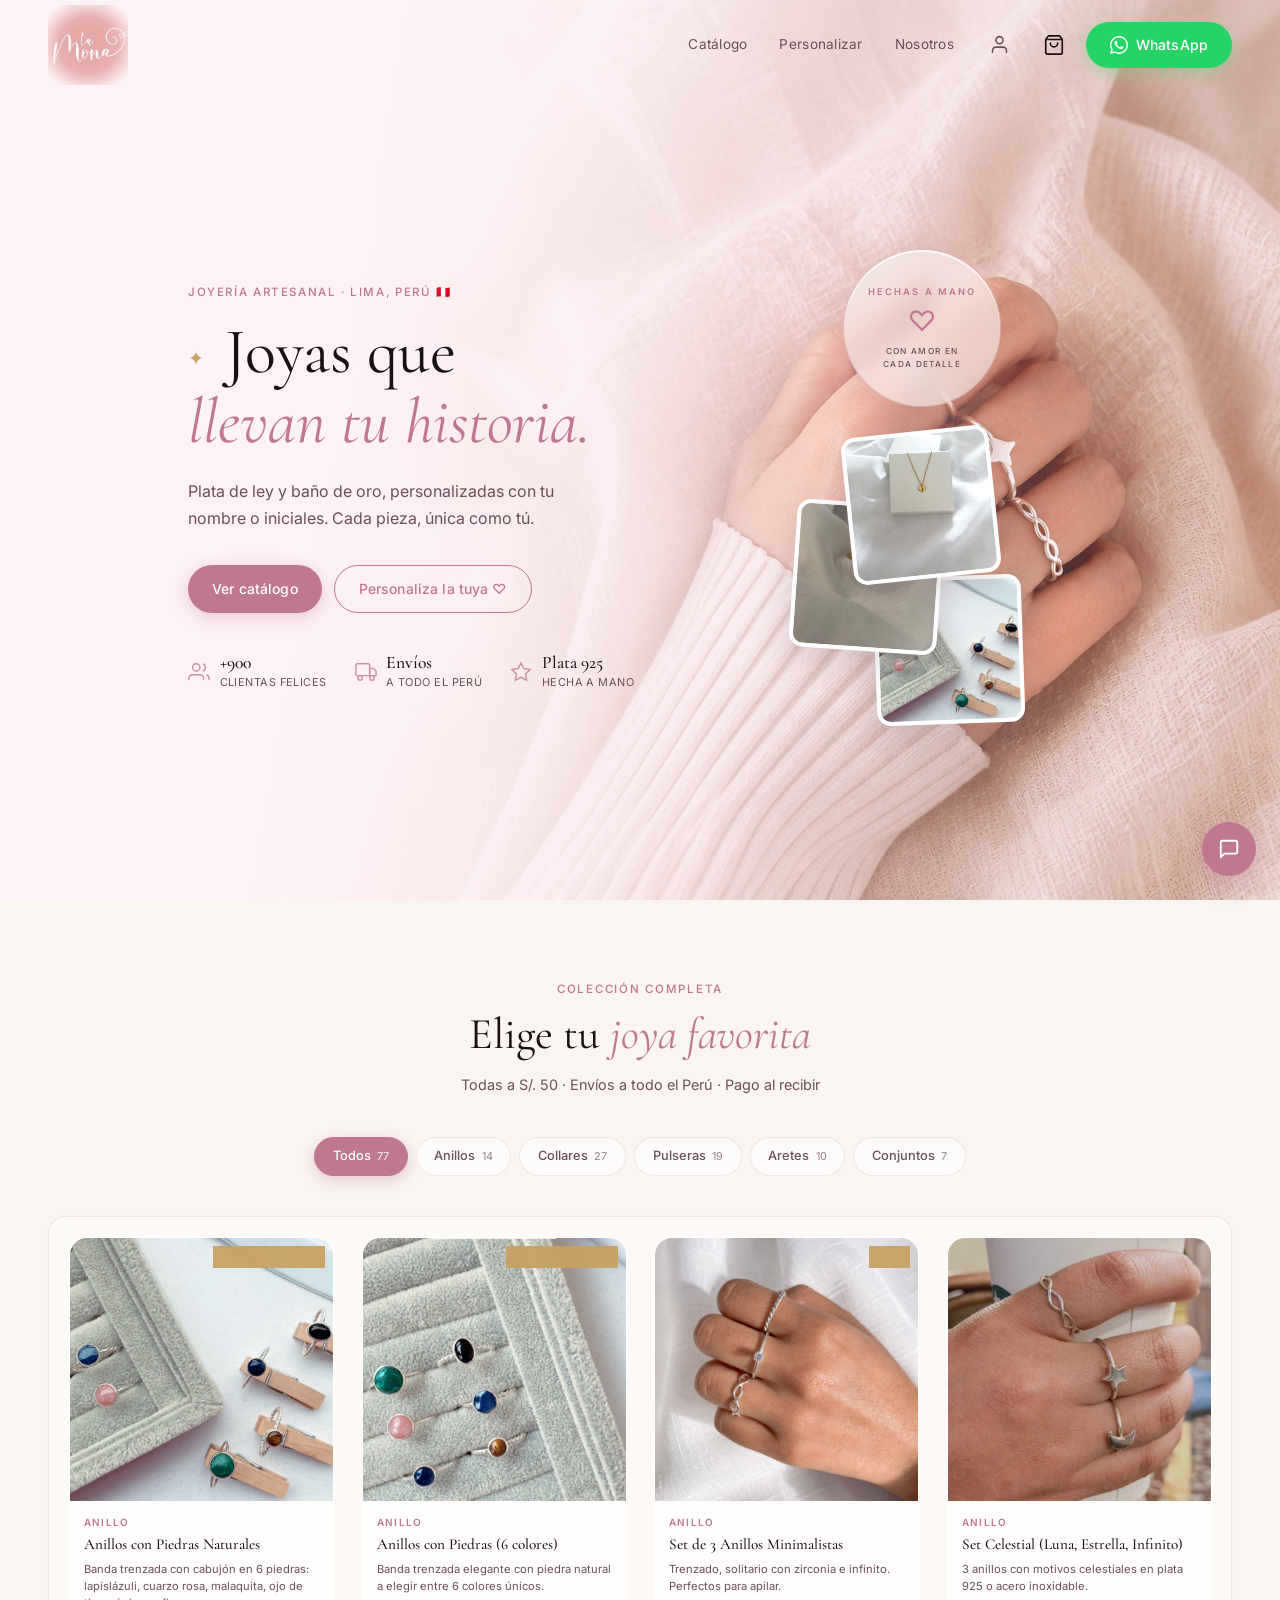
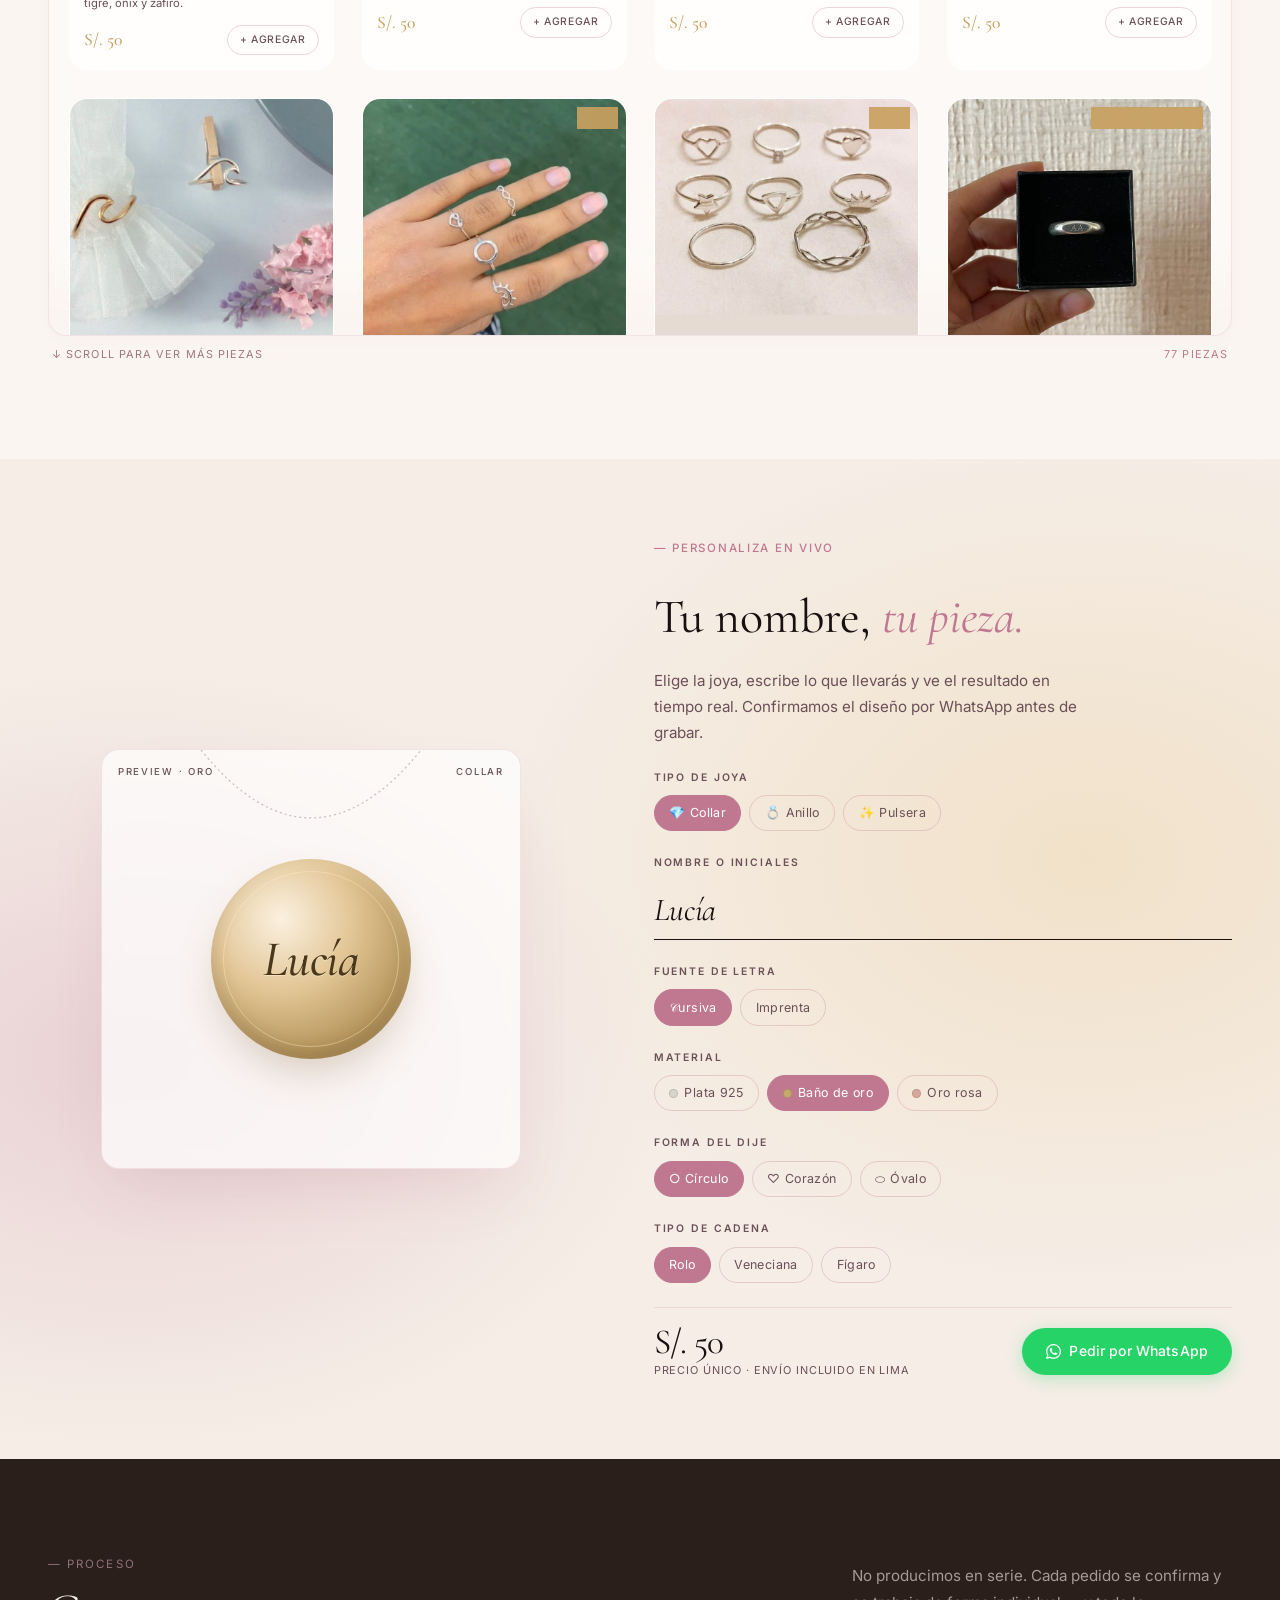
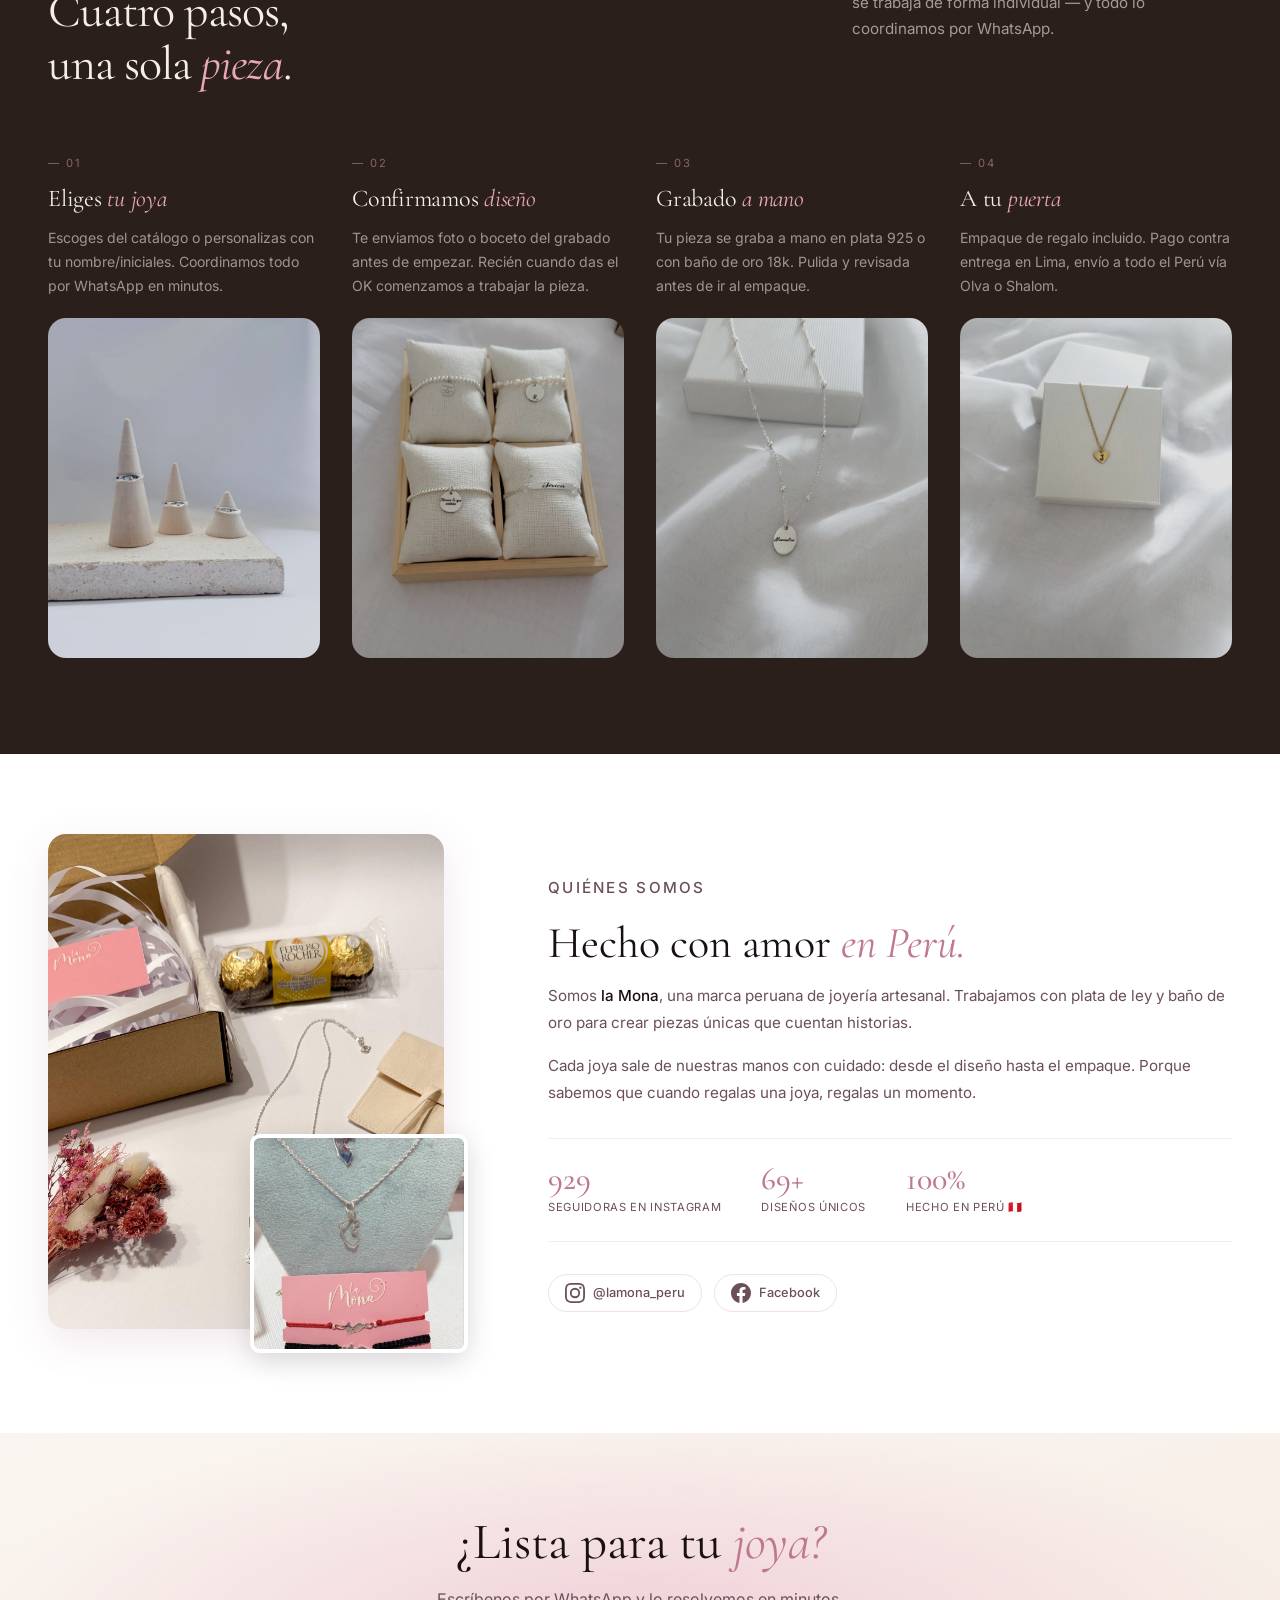
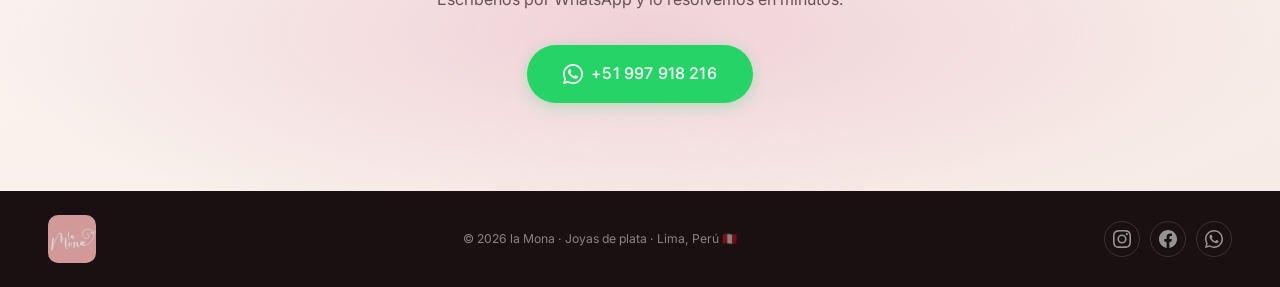
==== commit 6265c64c: "adding platform to view images and data" ====
--- a/index.html
+++ b/index.html
@@ -31,6 +31,9 @@
         <a href="#nosotros">Nosotros</a>
       </nav>
       <div class="nav-actions">
+        <a href="admin.html" class="nav-login-btn" aria-label="Acceso administradores" title="Acceso administradores">
+          <svg width="21" height="21" viewBox="0 0 24 24" fill="none" stroke="currentColor" stroke-width="1.8" stroke-linecap="round" stroke-linejoin="round" aria-hidden="true"><path d="M20 21v-2a4 4 0 00-4-4H8a4 4 0 00-4 4v2"/><circle cx="12" cy="7" r="4"/></svg>
+        </a>
         <button id="nav-cart-btn" class="nav-cart-btn" type="button" aria-label="Ver carrito">
           <svg width="22" height="22" viewBox="0 0 24 24" fill="none" stroke="currentColor" stroke-width="1.8" stroke-linecap="round" stroke-linejoin="round" aria-hidden="true"><path d="M6 2 3 6v14a2 2 0 002 2h14a2 2 0 002-2V6l-3-4z"/><line x1="3" y1="6" x2="21" y2="6"/><path d="M16 10a4 4 0 01-8 0"/></svg>
           <span class="nav-cart-badge" id="nav-cart-badge">0</span>
--- a/styles.css
+++ b/styles.css
@@ -1245,6 +1245,17 @@
   transition: background var(--t);
 }
 .nav-cart-btn:hover { background: var(--bg-alt); }
+.nav-login-btn {
+  display: flex;
+  align-items: center;
+  justify-content: center;
+  width: 44px;
+  height: 44px;
+  border-radius: var(--radius-sm);
+  color: var(--text-muted);
+  transition: background var(--t), color var(--t);
+}
+.nav-login-btn:hover { background: var(--bg-alt); color: var(--accent-dark); }
 .nav-cart-badge {
   display: none;
   position: absolute;
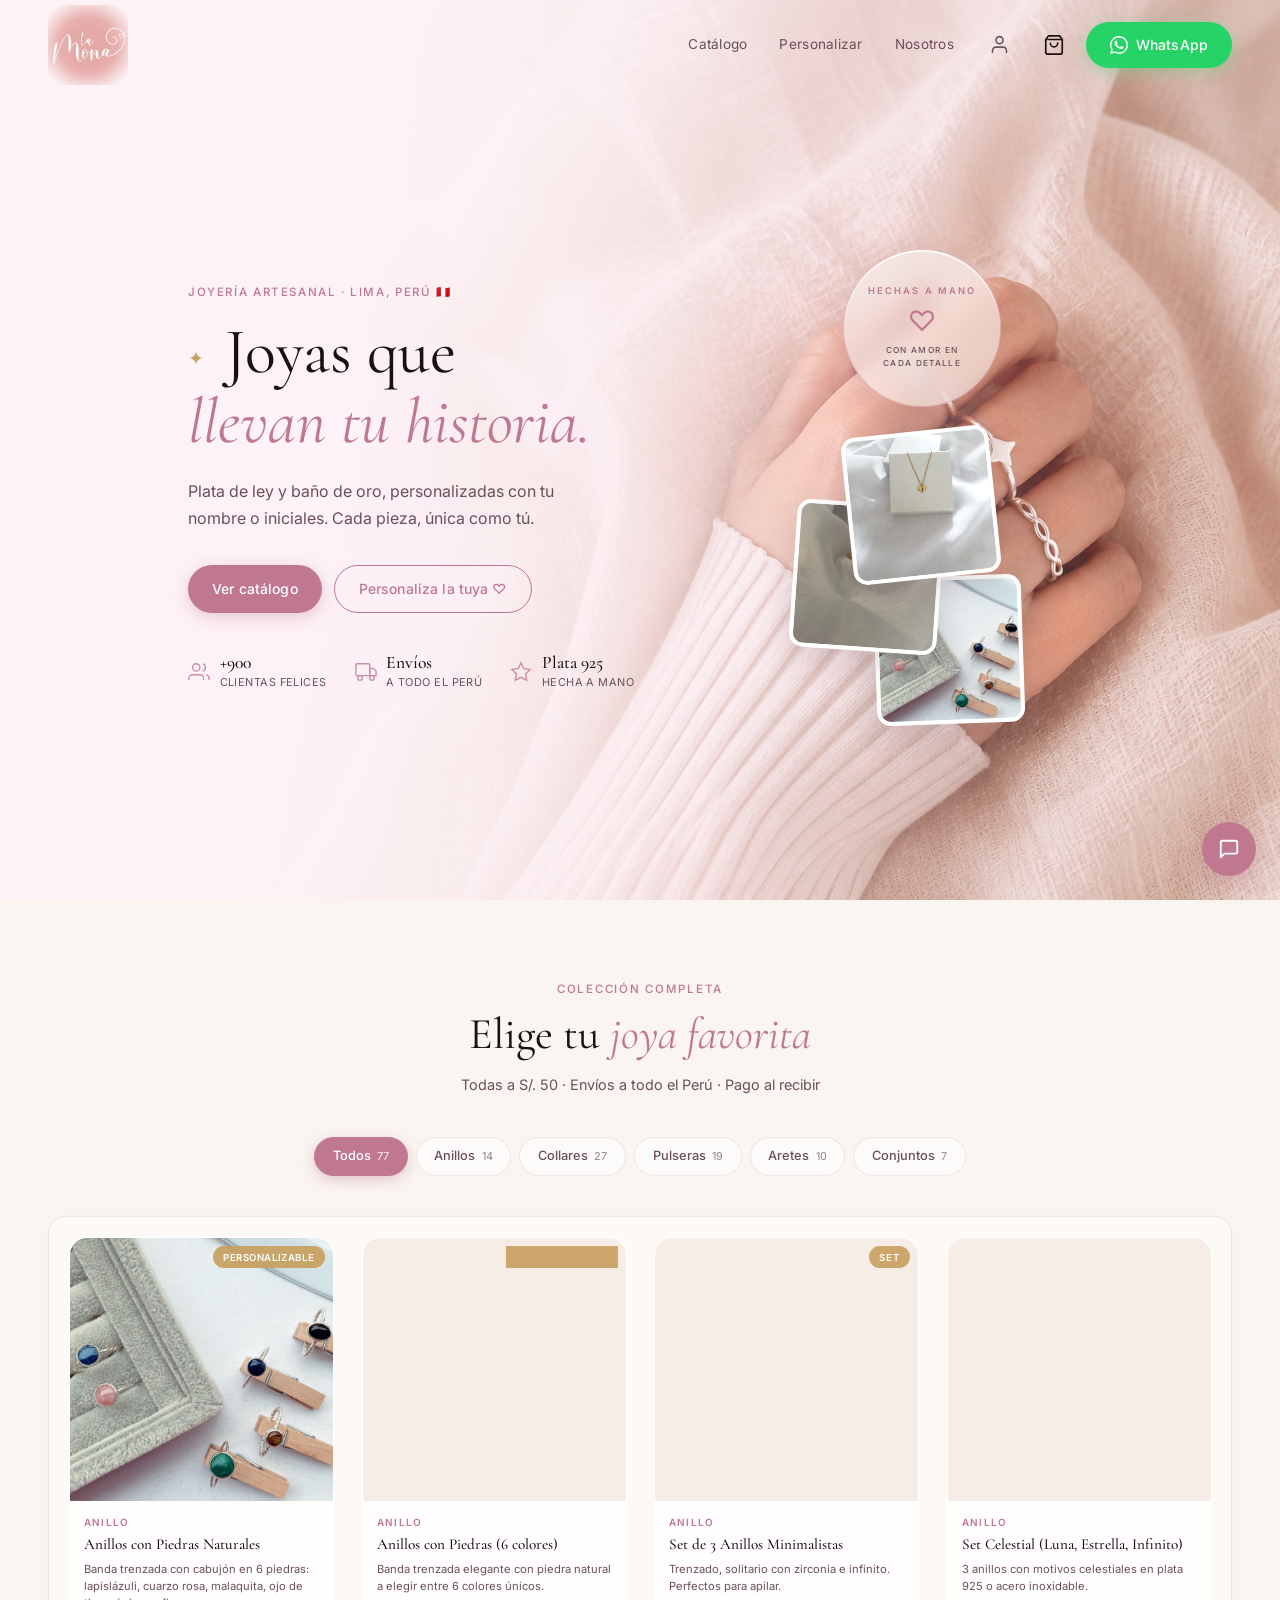
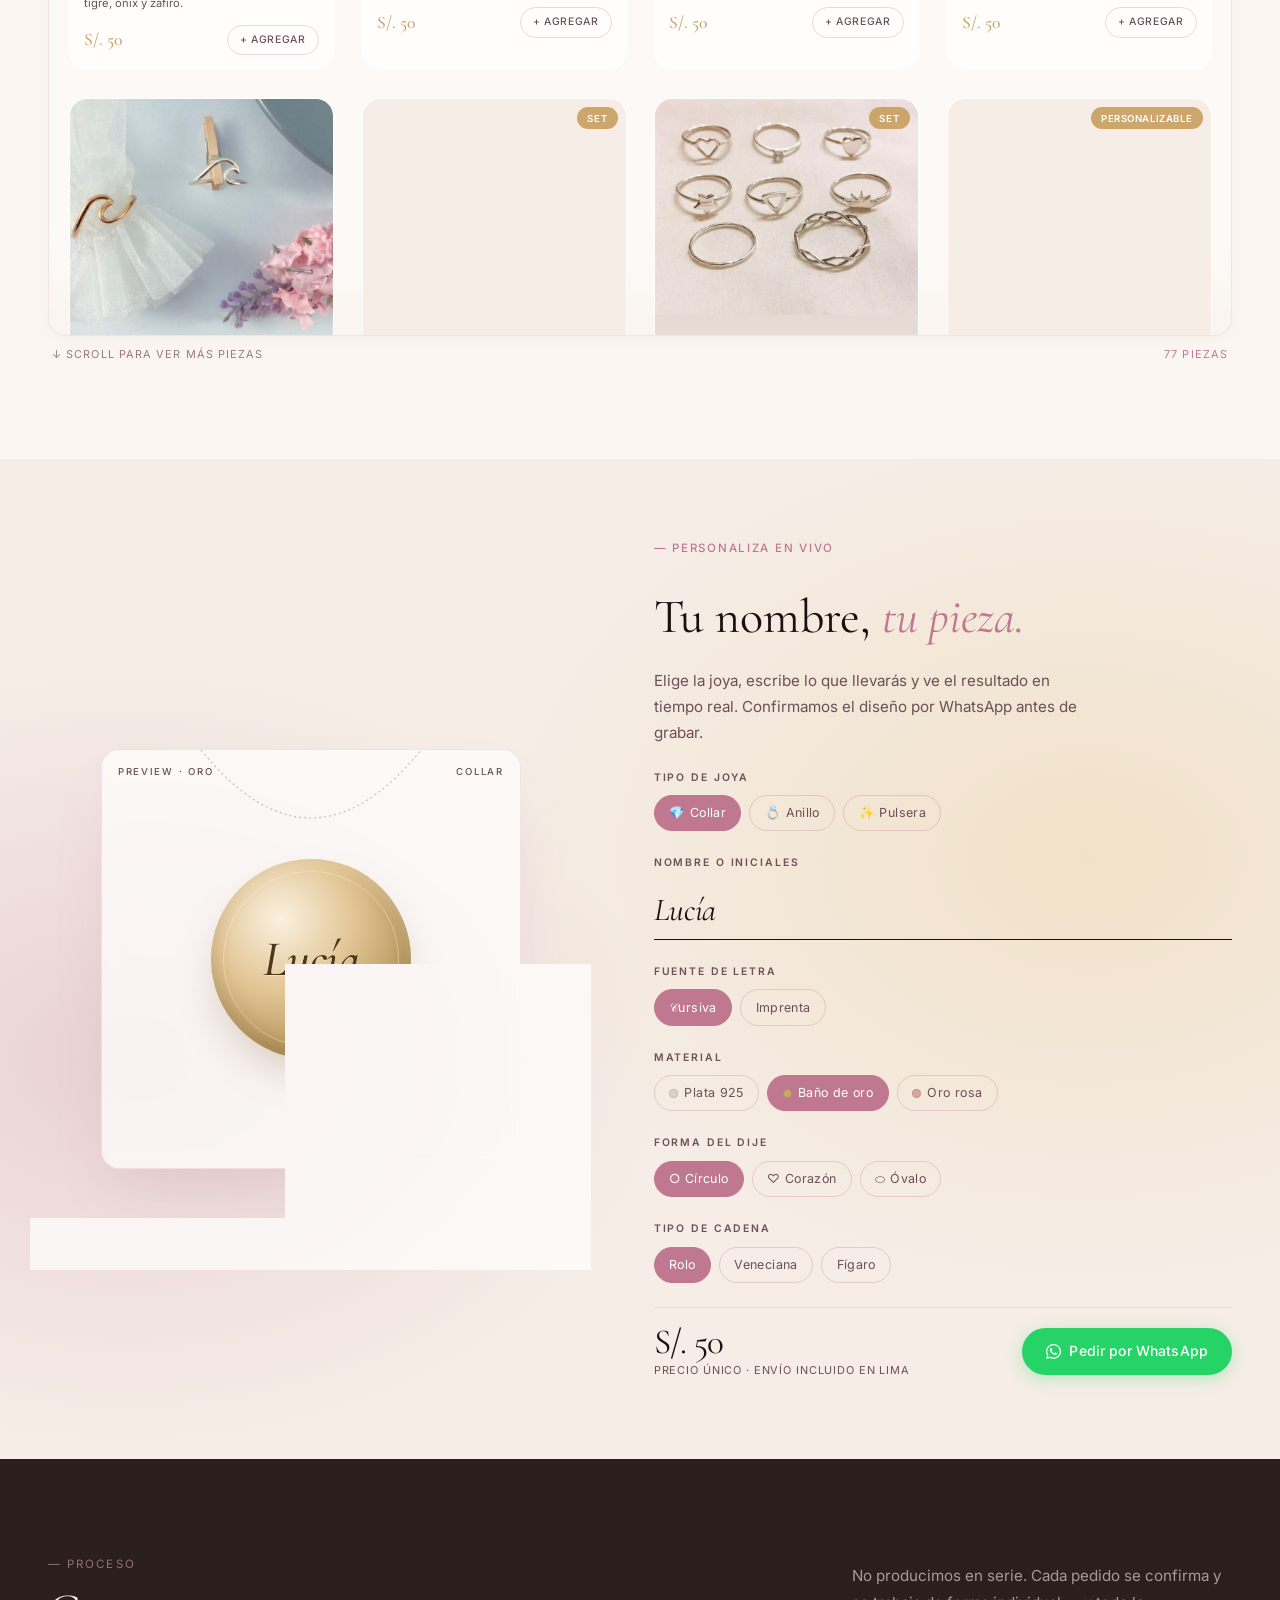
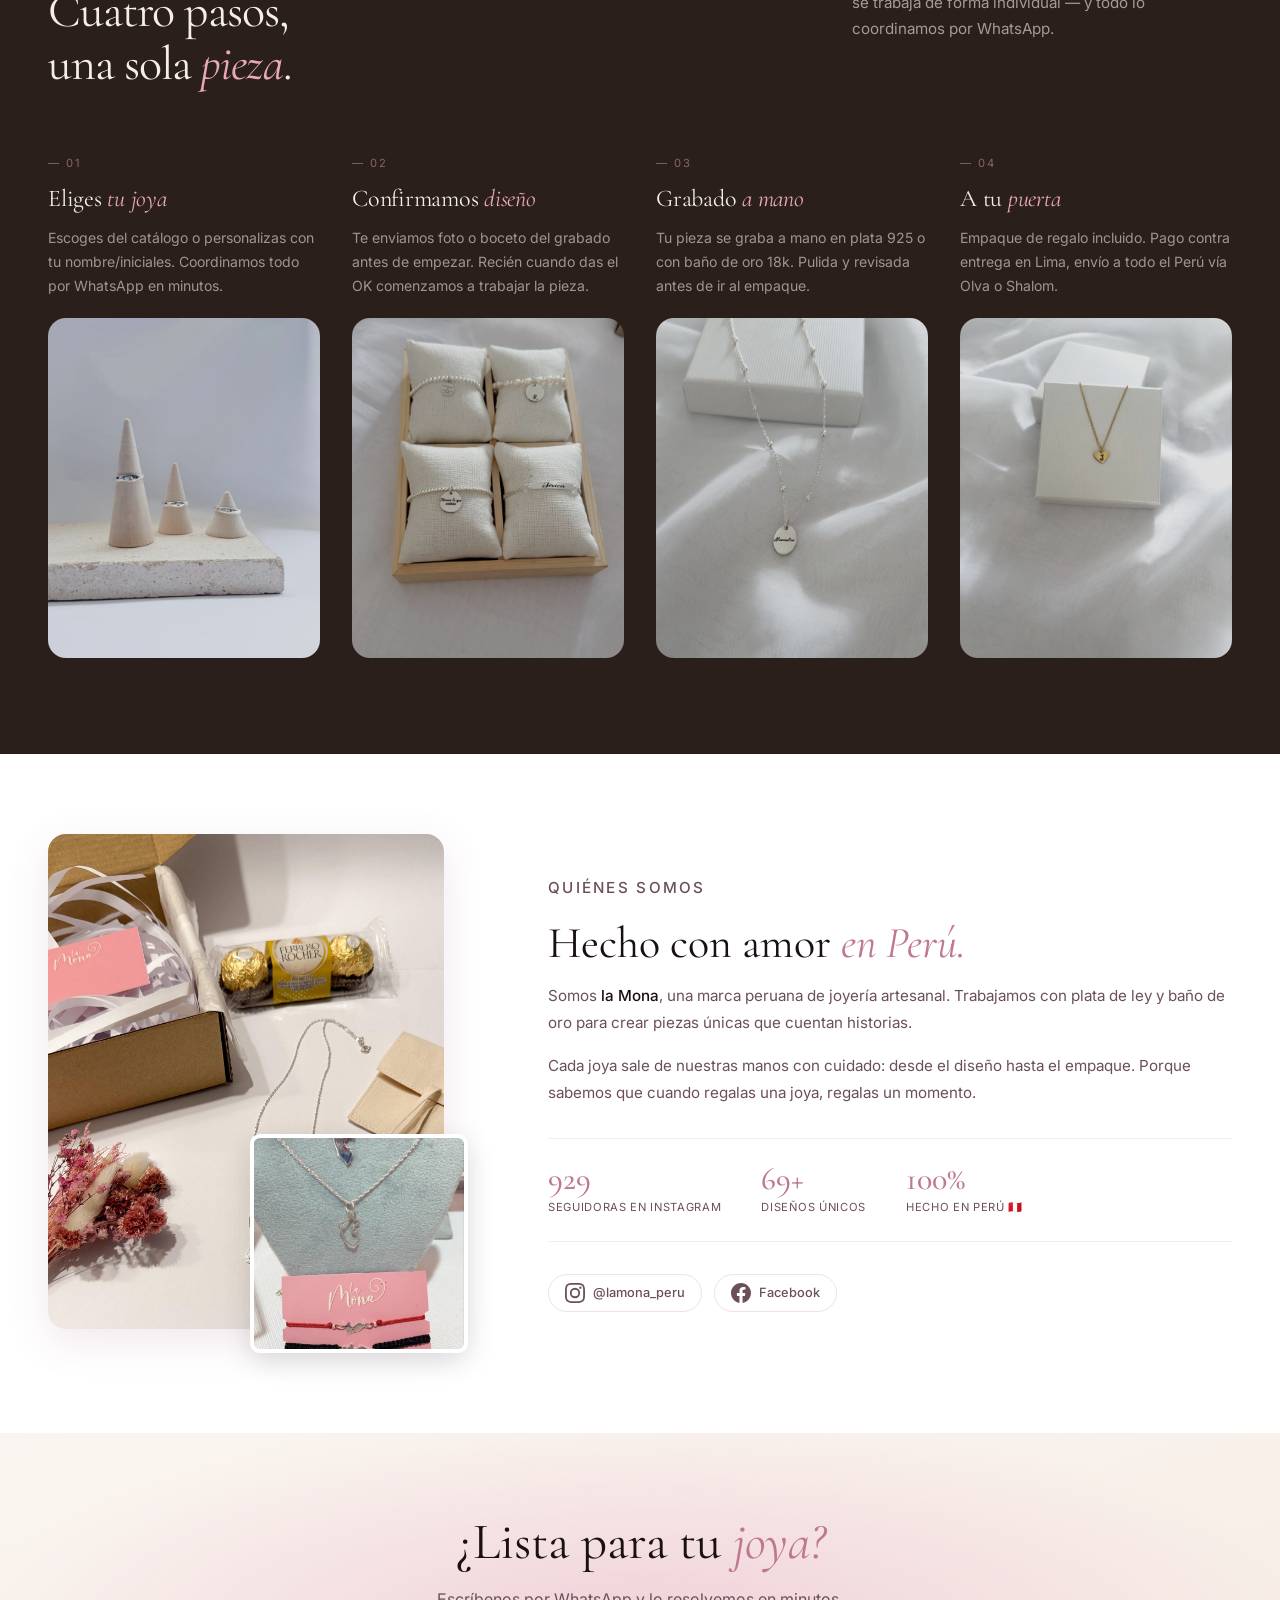
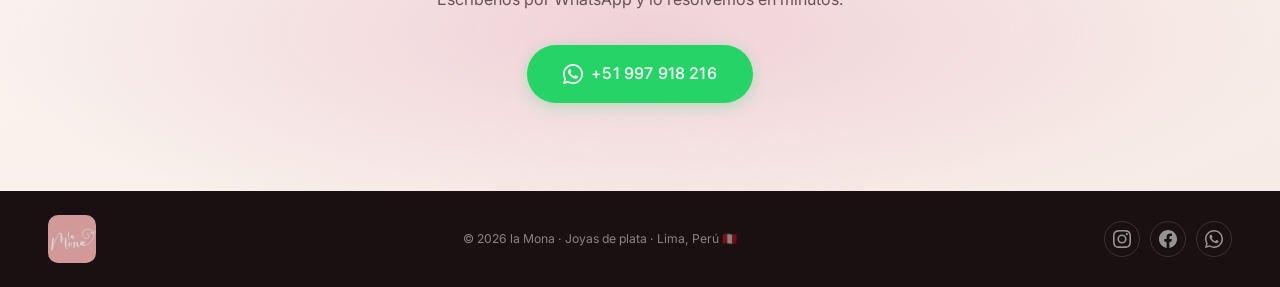
==== commit 60e66517: "feat: el catalogo publico refleja lo editado en el panel Hasta ahora el panel escribia en Supabase y" ====
--- a/index.html
+++ b/index.html
@@ -136,7 +136,7 @@
       <div class="section-header reveal" data-reveal>
         <p class="section-eyebrow">Colección completa</p>
         <h2 class="section-title">Elige tu <em>joya favorita</em></h2>
-        <p class="section-sub">Todas a S/. 50 · Envíos a todo el Perú · Pago al recibir</p>
+        <p class="section-sub" id="catalog-sub">Todas a S/. 50 · Envíos a todo el Perú · Pago al recibir</p>
       </div>
 
       <!-- Filtros -->
@@ -154,351 +154,351 @@
       <div class="product-grid" id="product-grid" data-products role="tabpanel">
 
         <!-- ANILLOS -->
-        <article class="product-card" data-cat="anillo">
+        <article class="product-card" data-id="p01" data-price="50" data-cat="anillo">
           <div class="card-img-wrap"><img src="assets/img/foto-1.jpeg" alt="Anillos con Piedras Naturales" loading="lazy" decoding="async" /><span class="card-tag">Personalizable</span></div>
           <div class="card-body"><p class="card-cat">Anillo</p><h3 class="card-name">Anillos con Piedras Naturales</h3><p class="card-desc">Banda trenzada con cabujón en 6 piedras: lapislázuli, cuarzo rosa, malaquita, ojo de tigre, ónix y zafiro.</p><div class="card-footer"><span class="card-price">S/. 50</span><a href="https://wa.me/51997918216?text=Hola!%20Me%20interesa%20el%20producto%3A%20Anillos%20con%20Piedras%20Naturales%20%F0%9F%8C%B8" target="_blank" rel="noopener noreferrer" class="btn btn-wa btn-sm">Pedir</a></div></div>
         </article>
 
-        <article class="product-card" data-cat="anillo">
+        <article class="product-card" data-id="p02" data-price="50" data-cat="anillo">
           <div class="card-img-wrap"><img src="assets/img/foto-2.jpeg" alt="Anillos con Piedras (6 colores)" loading="lazy" decoding="async" /><span class="card-tag">Personalizable</span></div>
           <div class="card-body"><p class="card-cat">Anillo</p><h3 class="card-name">Anillos con Piedras (6 colores)</h3><p class="card-desc">Banda trenzada elegante con piedra natural a elegir entre 6 colores únicos.</p><div class="card-footer"><span class="card-price">S/. 50</span><a href="https://wa.me/51997918216?text=Hola!%20Me%20interesa%3A%20Anillos%20con%20Piedras%206%20colores%20%F0%9F%8C%B8" target="_blank" rel="noopener noreferrer" class="btn btn-wa btn-sm">Pedir</a></div></div>
         </article>
 
-        <article class="product-card" data-cat="anillo">
+        <article class="product-card" data-id="p03" data-price="50" data-cat="anillo">
           <div class="card-img-wrap"><img src="assets/img/foto-5.jpeg" alt="Set de 3 Anillos Minimalistas" loading="lazy" decoding="async" /><span class="card-tag">Set</span></div>
           <div class="card-body"><p class="card-cat">Anillo</p><h3 class="card-name">Set de 3 Anillos Minimalistas</h3><p class="card-desc">Trenzado, solitario con zirconia e infinito. Perfectos para apilar.</p><div class="card-footer"><span class="card-price">S/. 50</span><a href="https://wa.me/51997918216?text=Hola!%20Me%20interesa%3A%20Set%20de%203%20Anillos%20Minimalistas%20%F0%9F%8C%B8" target="_blank" rel="noopener noreferrer" class="btn btn-wa btn-sm">Pedir</a></div></div>
         </article>
 
-        <article class="product-card" data-cat="anillo">
+        <article class="product-card" data-id="p04" data-price="50" data-cat="anillo">
           <div class="card-img-wrap"><img src="assets/img/foto-9.jpeg" alt="Set Celestial Luna Estrella Infinito" loading="lazy" decoding="async" /></div>
           <div class="card-body"><p class="card-cat">Anillo</p><h3 class="card-name">Set Celestial (Luna, Estrella, Infinito)</h3><p class="card-desc">3 anillos con motivos celestiales en plata 925 o acero inoxidable.</p><div class="card-footer"><span class="card-price">S/. 50</span><a href="https://wa.me/51997918216?text=Hola!%20Me%20interesa%3A%20Set%20Celestial%20%F0%9F%8C%B8" target="_blank" rel="noopener noreferrer" class="btn btn-wa btn-sm">Pedir</a></div></div>
         </article>
 
-        <article class="product-card" data-cat="anillo">
+        <article class="product-card" data-id="p05" data-price="50" data-cat="anillo">
           <div class="card-img-wrap"><img src="assets/img/foto-10.jpeg" alt="Anillos de Ola" loading="lazy" decoding="async" /></div>
           <div class="card-body"><p class="card-cat">Anillo</p><h3 class="card-name">Anillos de Ola</h3><p class="card-desc">Diseño costero en dorado y plateado. Minimalista, ideal para el mar.</p><div class="card-footer"><span class="card-price">S/. 50</span><a href="https://wa.me/51997918216?text=Hola!%20Me%20interesa%3A%20Anillos%20de%20Ola%20%F0%9F%8C%B8" target="_blank" rel="noopener noreferrer" class="btn btn-wa btn-sm">Pedir</a></div></div>
         </article>
 
-        <article class="product-card" data-cat="anillo">
+        <article class="product-card" data-id="p06" data-price="50" data-cat="anillo">
           <div class="card-img-wrap"><img src="assets/img/foto-11.jpeg" alt="Set de 4 Anillos" loading="lazy" decoding="async" /><span class="card-tag">Set</span></div>
           <div class="card-body"><p class="card-cat">Anillo</p><h3 class="card-name">Set de 4 Anillos</h3><p class="card-desc">Corazón, infinito, círculo y ola. Para llevar apilados con estilo.</p><div class="card-footer"><span class="card-price">S/. 50</span><a href="https://wa.me/51997918216?text=Hola!%20Me%20interesa%3A%20Set%20de%204%20Anillos%20%F0%9F%8C%B8" target="_blank" rel="noopener noreferrer" class="btn btn-wa btn-sm">Pedir</a></div></div>
         </article>
 
-        <article class="product-card" data-cat="anillo">
+        <article class="product-card" data-id="p07" data-price="50" data-cat="anillo">
           <div class="card-img-wrap"><img src="assets/img/foto-12.jpeg" alt="Set de 8 Anillos" loading="lazy" decoding="async" /><span class="card-tag">Set</span></div>
           <div class="card-body"><p class="card-cat">Anillo</p><h3 class="card-name">Set de 8 Anillos</h3><p class="card-desc">Corazón, estrella, corona, trenzado y más. El set definitivo.</p><div class="card-footer"><span class="card-price">S/. 50</span><a href="https://wa.me/51997918216?text=Hola!%20Me%20interesa%3A%20Set%20de%208%20Anillos%20%F0%9F%8C%B8" target="_blank" rel="noopener noreferrer" class="btn btn-wa btn-sm">Pedir</a></div></div>
         </article>
 
-        <article class="product-card" data-cat="anillo">
+        <article class="product-card" data-id="p08" data-price="50" data-cat="anillo">
           <div class="card-img-wrap"><img src="assets/img/foto-13.jpeg" alt="Anillo Sello con Iniciales" loading="lazy" decoding="async" /><span class="card-tag">Personalizable</span></div>
           <div class="card-body"><p class="card-cat">Anillo</p><h3 class="card-name">Anillo Sello con Iniciales</h3><p class="card-desc">Banda dôme ovalada con tus iniciales grabadas. Llega en caja de terciopelo negro.</p><div class="card-footer"><span class="card-price">S/. 50</span><a href="https://wa.me/51997918216?text=Hola!%20Me%20interesa%3A%20Anillo%20Sello%20con%20Iniciales%20%F0%9F%8C%B8" target="_blank" rel="noopener noreferrer" class="btn btn-wa btn-sm">Pedir</a></div></div>
         </article>
 
-        <article class="product-card" data-cat="anillo">
+        <article class="product-card" data-id="p09" data-price="50" data-cat="anillo">
           <div class="card-img-wrap"><img src="assets/img/foto-14.jpeg" alt="Anillo Solitario con Cristal" loading="lazy" decoding="async" /></div>
           <div class="card-body"><p class="card-cat">Anillo</p><h3 class="card-name">Anillo Solitario con Cristal</h3><p class="card-desc">Banda delgada con cristal brillante central. Clásico para uso diario.</p><div class="card-footer"><span class="card-price">S/. 50</span><a href="https://wa.me/51997918216?text=Hola!%20Me%20interesa%3A%20Anillo%20Solitario%20con%20Cristal%20%F0%9F%8C%B8" target="_blank" rel="noopener noreferrer" class="btn btn-wa btn-sm">Pedir</a></div></div>
         </article>
 
-        <article class="product-card" data-cat="anillo">
+        <article class="product-card" data-id="p10" data-price="50" data-cat="anillo">
           <div class="card-img-wrap"><img src="assets/img/foto-15.jpeg" alt="Solitario Bañado en Oro Rosado" loading="lazy" decoding="async" /><span class="card-tag">Baño de oro</span></div>
           <div class="card-body"><p class="card-cat">Anillo</p><h3 class="card-name">Solitario Bañado en Oro Rosado</h3><p class="card-desc">Delicado, con piedra transparente en engaste de 4 garras. Elegancia minimalista.</p><div class="card-footer"><span class="card-price">S/. 50</span><a href="https://wa.me/51997918216?text=Hola!%20Me%20interesa%3A%20Solitario%20Oro%20Rosado%20%F0%9F%8C%B8" target="_blank" rel="noopener noreferrer" class="btn btn-wa btn-sm">Pedir</a></div></div>
         </article>
 
-        <article class="product-card" data-cat="anillo">
+        <article class="product-card" data-id="p11" data-price="50" data-cat="anillo">
           <div class="card-img-wrap"><img src="assets/img/foto-36.jpeg" alt="Anillo Nudo de Plata" loading="lazy" decoding="async" /></div>
           <div class="card-body"><p class="card-cat">Anillo</p><h3 class="card-name">Anillo Nudo de Plata</h3><p class="card-desc">Nudo entrelazado, símbolo de unión eterna. Diseño minimalista y sofisticado.</p><div class="card-footer"><span class="card-price">S/. 50</span><a href="https://wa.me/51997918216?text=Hola!%20Me%20interesa%3A%20Anillo%20Nudo%20de%20Plata%20%F0%9F%8C%B8" target="_blank" rel="noopener noreferrer" class="btn btn-wa btn-sm">Pedir</a></div></div>
         </article>
 
-        <article class="product-card" data-cat="anillo">
+        <article class="product-card" data-id="p12" data-price="50" data-cat="anillo">
           <div class="card-img-wrap"><img src="assets/img/foto-44.jpeg" alt="Anillo Sello con tu Inicial" loading="lazy" decoding="async" /><span class="card-tag">Personalizable</span></div>
           <div class="card-body"><p class="card-cat">Anillo</p><h3 class="card-name">Anillo Sello con tu Inicial</h3><p class="card-desc">Forma ovalada con tu inicial grabada. Display de 3 tamaños sobre travertino.</p><div class="card-footer"><span class="card-price">S/. 50</span><a href="https://wa.me/51997918216?text=Hola!%20Me%20interesa%3A%20Anillo%20Sello%20con%20Inicial%20%F0%9F%8C%B8" target="_blank" rel="noopener noreferrer" class="btn btn-wa btn-sm">Pedir</a></div></div>
         </article>
 
-        <article class="product-card" data-cat="anillo">
+        <article class="product-card" data-id="p13" data-price="50" data-cat="anillo">
           <div class="card-img-wrap"><img src="assets/img/foto-54.jpeg" alt="Set de 2 Anillos" loading="lazy" decoding="async" /><span class="card-tag">Set</span></div>
           <div class="card-body"><p class="card-cat">Anillo</p><h3 class="card-name">Set de 2 Anillos</h3><p class="card-desc">Solitario con zirconia + onda minimalista. Llega en cajita rosa.</p><div class="card-footer"><span class="card-price">S/. 50</span><a href="https://wa.me/51997918216?text=Hola!%20Me%20interesa%3A%20Set%20de%202%20Anillos%20%F0%9F%8C%B8" target="_blank" rel="noopener noreferrer" class="btn btn-wa btn-sm">Pedir</a></div></div>
         </article>
 
         <!-- COLLARES -->
-        <article class="product-card" data-cat="collar">
+        <article class="product-card" data-id="p14" data-price="50" data-cat="collar">
           <div class="card-img-wrap"><img src="assets/img/foto-4.jpeg" alt="Set Luna y Estrella" loading="lazy" decoding="async" /><span class="card-tag">Set</span></div>
           <div class="card-body"><p class="card-cat">Collar</p><h3 class="card-name">Set Luna y Estrella</h3><p class="card-desc">Dúo de collares con dijes de luna creciente y estrella de 5 puntas.</p><div class="card-footer"><span class="card-price">S/. 50</span><a href="https://wa.me/51997918216?text=Hola!%20Me%20interesa%3A%20Set%20Luna%20y%20Estrella%20%F0%9F%8C%B8" target="_blank" rel="noopener noreferrer" class="btn btn-wa btn-sm">Pedir</a></div></div>
         </article>
 
-        <article class="product-card" data-cat="collar">
+        <article class="product-card" data-id="p15" data-price="50" data-cat="collar">
           <div class="card-img-wrap"><img src="assets/img/foto-6.jpeg" alt="Set de 3 Collares Celestiales" loading="lazy" decoding="async" /><span class="card-tag">Set</span></div>
           <div class="card-body"><p class="card-cat">Collar</p><h3 class="card-name">Set de 3 Collares Celestiales</h3><p class="card-desc">Luna, corazón y estrella. Para llevar en capas o por separado.</p><div class="card-footer"><span class="card-price">S/. 50</span><a href="https://wa.me/51997918216?text=Hola!%20Me%20interesa%3A%20Set%203%20Collares%20Celestiales%20%F0%9F%8C%B8" target="_blank" rel="noopener noreferrer" class="btn btn-wa btn-sm">Pedir</a></div></div>
         </article>
 
-        <article class="product-card" data-cat="collar">
+        <article class="product-card" data-id="p16" data-price="50" data-cat="collar">
           <div class="card-img-wrap"><img src="assets/img/foto-8.jpeg" alt="Collar Corazón Oscuro" loading="lazy" decoding="async" /></div>
           <div class="card-body"><p class="card-cat">Collar</p><h3 class="card-name">Collar Corazón Oscuro</h3><p class="card-desc">Cadena fina plateada con dije de corazón en tono oscuro. Elegante.</p><div class="card-footer"><span class="card-price">S/. 50</span><a href="https://wa.me/51997918216?text=Hola!%20Me%20interesa%3A%20Collar%20Coraz%C3%B3n%20Oscuro%20%F0%9F%8C%B8" target="_blank" rel="noopener noreferrer" class="btn btn-wa btn-sm">Pedir</a></div></div>
         </article>
 
-        <article class="product-card" data-cat="collar">
+        <article class="product-card" data-id="p17" data-price="50" data-cat="collar">
           <div class="card-img-wrap"><img src="assets/img/foto-16.jpeg" alt="Collar Ángeles Místico" loading="lazy" decoding="async" /></div>
           <div class="card-body"><p class="card-cat">Collar</p><h3 class="card-name">Collar Ángeles Místico</h3><p class="card-desc">Dije con serafines alados grabados en relieve. Estilo vintage y espiritual.</p><div class="card-footer"><span class="card-price">S/. 50</span><a href="https://wa.me/51997918216?text=Hola!%20Me%20interesa%3A%20Collar%20%C3%81ngeles%20M%C3%ADstico%20%F0%9F%8C%B8" target="_blank" rel="noopener noreferrer" class="btn btn-wa btn-sm">Pedir</a></div></div>
         </article>
 
-        <article class="product-card" data-cat="collar">
+        <article class="product-card" data-id="p18" data-price="50" data-cat="collar">
           <div class="card-img-wrap"><img src="assets/img/foto-22.jpeg" alt="Set Collarines Gatito" loading="lazy" decoding="async" /><span class="card-tag">Set</span></div>
           <div class="card-body"><p class="card-cat">Collar</p><h3 class="card-name">Set Collarines Gatito</h3><p class="card-desc">Par de collares con silueta de gato minimalista. Para parejas o amigas.</p><div class="card-footer"><span class="card-price">S/. 50</span><a href="https://wa.me/51997918216?text=Hola!%20Me%20interesa%3A%20Set%20Collarines%20Gatito%20%F0%9F%8C%B8" target="_blank" rel="noopener noreferrer" class="btn btn-wa btn-sm">Pedir</a></div></div>
         </article>
 
-        <article class="product-card" data-cat="collar">
+        <article class="product-card" data-id="p19" data-price="50" data-cat="collar">
           <div class="card-img-wrap"><img src="assets/img/foto-23.jpeg" alt="Collar Corazón con Cristal Azul" loading="lazy" decoding="async" /></div>
           <div class="card-body"><p class="card-cat">Collar</p><h3 class="card-name">Collar Corazón con Cristal Azul</h3><p class="card-desc">Corazón abierto con piedra central azul. Delicado y romántico.</p><div class="card-footer"><span class="card-price">S/. 50</span><a href="https://wa.me/51997918216?text=Hola!%20Me%20interesa%3A%20Collar%20Coraz%C3%B3n%20Cristal%20Azul%20%F0%9F%8C%B8" target="_blank" rel="noopener noreferrer" class="btn btn-wa btn-sm">Pedir</a></div></div>
         </article>
 
-        <article class="product-card" data-cat="collar">
+        <article class="product-card" data-id="p20" data-price="50" data-cat="collar">
           <div class="card-img-wrap"><img src="assets/img/foto-25.jpeg" alt="Collares Huella de Mascota" loading="lazy" decoding="async" /></div>
           <div class="card-body"><p class="card-cat">Collar</p><h3 class="card-name">Collares Huella de Mascota</h3><p class="card-desc">Circular plateado y corazón dorado con huella de pata. Para los pet lovers 🐾</p><div class="card-footer"><span class="card-price">S/. 50</span><a href="https://wa.me/51997918216?text=Hola!%20Me%20interesa%3A%20Collar%20Huella%20Mascota%20%F0%9F%8C%B8" target="_blank" rel="noopener noreferrer" class="btn btn-wa btn-sm">Pedir</a></div></div>
         </article>
 
-        <article class="product-card" data-cat="collar">
+        <article class="product-card" data-id="p21" data-price="50" data-cat="collar">
           <div class="card-img-wrap"><img src="assets/img/foto-26.jpeg" alt="Collar Corazón con tu Inicial" loading="lazy" decoding="async" /><span class="card-tag">Personalizable</span></div>
           <div class="card-body"><p class="card-cat">Collar</p><h3 class="card-name">Collar Corazón con tu Inicial</h3><p class="card-desc">Dije de corazón dorado con tu inicial grabada. Llega en caja blanca.</p><div class="card-footer"><span class="card-price">S/. 50</span><a href="https://wa.me/51997918216?text=Hola!%20Me%20interesa%3A%20Collar%20Coraz%C3%B3n%20con%20Inicial%20%F0%9F%8C%B8" target="_blank" rel="noopener noreferrer" class="btn btn-wa btn-sm">Pedir</a></div></div>
         </article>
 
-        <article class="product-card" data-cat="collar">
+        <article class="product-card" data-id="p22" data-price="50" data-cat="collar">
           <div class="card-img-wrap"><img src="assets/img/foto-27.jpeg" alt="Collar con Nombre Grabado" loading="lazy" decoding="async" /><span class="card-tag">Personalizable</span></div>
           <div class="card-body"><p class="card-cat">Collar</p><h3 class="card-name">Collar con tu Nombre</h3><p class="card-desc">Cadena satelital con tu nombre grabado en dije oval plateado.</p><div class="card-footer"><span class="card-price">S/. 50</span><a href="https://wa.me/51997918216?text=Hola!%20Me%20interesa%3A%20Collar%20con%20Nombre%20%F0%9F%8C%B8" target="_blank" rel="noopener noreferrer" class="btn btn-wa btn-sm">Pedir</a></div></div>
         </article>
 
-        <article class="product-card" data-cat="collar">
+        <article class="product-card" data-id="p24" data-price="50" data-cat="collar">
           <div class="card-img-wrap"><img src="assets/img/foto-29.jpeg" alt="Collar Nombre en Caja de Regalo" loading="lazy" decoding="async" /><span class="card-tag">Personalizable</span></div>
           <div class="card-body"><p class="card-cat">Collar</p><h3 class="card-name">Collar Nombre en Caja de Regalo</h3><p class="card-desc">Collar personalizado con nombre, presentado en caja premium. El regalo perfecto.</p><div class="card-footer"><span class="card-price">S/. 50</span><a href="https://wa.me/51997918216?text=Hola!%20Me%20interesa%3A%20Collar%20Nombre%20Caja%20de%20Regalo%20%F0%9F%8C%B8" target="_blank" rel="noopener noreferrer" class="btn btn-wa btn-sm">Pedir</a></div></div>
         </article>
 
-        <article class="product-card" data-cat="collar">
+        <article class="product-card" data-id="p25" data-price="50" data-cat="collar">
           <div class="card-img-wrap"><img src="assets/img/foto-31.jpeg" alt="Collar Medallón con Inicial" loading="lazy" decoding="async" /><span class="card-tag">Personalizable</span></div>
           <div class="card-body"><p class="card-cat">Collar</p><h3 class="card-name">Collar Medallón con tu Inicial</h3><p class="card-desc">Dije circular con tu inicial en cursiva y cristal rosado.</p><div class="card-footer"><span class="card-price">S/. 50</span><a href="https://wa.me/51997918216?text=Hola!%20Me%20interesa%3A%20Collar%20Medall%C3%B3n%20Inicial%20%F0%9F%8C%B8" target="_blank" rel="noopener noreferrer" class="btn btn-wa btn-sm">Pedir</a></div></div>
         </article>
 
-        <article class="product-card" data-cat="collar">
+        <article class="product-card" data-id="p27" data-price="50" data-cat="collar">
           <div class="card-img-wrap"><img src="assets/img/foto-33.jpeg" alt="Collar Dorado con tu Inicial" loading="lazy" decoding="async" /><span class="card-tag">Personalizable</span></div>
           <div class="card-body"><p class="card-cat">Collar</p><h3 class="card-name">Collar Dorado con tu Inicial</h3><p class="card-desc">Medallón dorado con inicial en cursiva y mini gema rosada.</p><div class="card-footer"><span class="card-price">S/. 50</span><a href="https://wa.me/51997918216?text=Hola!%20Me%20interesa%3A%20Collar%20Dorado%20Inicial%20%F0%9F%8C%B8" target="_blank" rel="noopener noreferrer" class="btn btn-wa btn-sm">Pedir</a></div></div>
         </article>
 
-        <article class="product-card" data-cat="collar">
+        <article class="product-card" data-id="p28" data-price="50" data-cat="collar">
           <div class="card-img-wrap"><img src="assets/img/foto-39.jpeg" alt="Collar Nombre en Cursiva" loading="lazy" decoding="async" /><span class="card-tag">Personalizable</span></div>
           <div class="card-body"><p class="card-cat">Collar</p><h3 class="card-name">Collar Nombre en Cursiva</h3><p class="card-desc">Cadena fígaro con tu nombre en tipografía cursiva script. Elegante y único.</p><div class="card-footer"><span class="card-price">S/. 50</span><a href="https://wa.me/51997918216?text=Hola!%20Me%20interesa%3A%20Collar%20Nombre%20Cursiva%20%F0%9F%8C%B8" target="_blank" rel="noopener noreferrer" class="btn btn-wa btn-sm">Pedir</a></div></div>
         </article>
 
-        <article class="product-card" data-cat="collar">
+        <article class="product-card" data-id="p29" data-price="50" data-cat="collar">
           <div class="card-img-wrap"><img src="assets/img/foto-41.jpeg" alt="Collar Nombre Cadena Fígaro" loading="lazy" decoding="async" /><span class="card-tag">Personalizable</span></div>
           <div class="card-body"><p class="card-cat">Collar</p><h3 class="card-name">Collar Nombre Cadena Fígaro</h3><p class="card-desc">Cadena fígaro brillante con tu nombre a elección.</p><div class="card-footer"><span class="card-price">S/. 50</span><a href="https://wa.me/51997918216?text=Hola!%20Me%20interesa%3A%20Collar%20Nombre%20F%C3%ADgaro%20%F0%9F%8C%B8" target="_blank" rel="noopener noreferrer" class="btn btn-wa btn-sm">Pedir</a></div></div>
         </article>
 
-        <article class="product-card" data-cat="collar">
+        <article class="product-card" data-id="p32" data-price="50" data-cat="collar">
           <div class="card-img-wrap"><img src="assets/img/foto-55.jpeg" alt="Collar Girasol" loading="lazy" decoding="async" /></div>
           <div class="card-body"><p class="card-cat">Collar</p><h3 class="card-name">Collar Girasol</h3><p class="card-desc">Dije de girasol texturizado en acabado mate. Llega en cajita de terciopelo.</p><div class="card-footer"><span class="card-price">S/. 50</span><a href="https://wa.me/51997918216?text=Hola!%20Me%20interesa%3A%20Collar%20Girasol%20%F0%9F%8C%B8" target="_blank" rel="noopener noreferrer" class="btn btn-wa btn-sm">Pedir</a></div></div>
         </article>
 
-        <article class="product-card" data-cat="collar">
+        <article class="product-card" data-id="p33" data-price="50" data-cat="collar">
           <div class="card-img-wrap"><img src="assets/img/foto-56.jpeg" alt="Cadena Cubana Plateada" loading="lazy" decoding="async" /></div>
           <div class="card-body"><p class="card-cat">Collar</p><h3 class="card-name">Cadena Cubana Plateada</h3><p class="card-desc">Eslabones planos entrelazados. Clásico y sofisticado para cualquier look.</p><div class="card-footer"><span class="card-price">S/. 50</span><a href="https://wa.me/51997918216?text=Hola!%20Me%20interesa%3A%20Cadena%20Cubana%20%F0%9F%8C%B8" target="_blank" rel="noopener noreferrer" class="btn btn-wa btn-sm">Pedir</a></div></div>
         </article>
 
-        <article class="product-card" data-cat="collar">
+        <article class="product-card" data-id="p34" data-price="50" data-cat="collar">
           <div class="card-img-wrap"><img src="assets/img/foto-57.jpeg" alt="Colección de Cadenas" loading="lazy" decoding="async" /></div>
           <div class="card-body"><p class="card-cat">Collar</p><h3 class="card-name">Colección de Cadenas</h3><p class="card-desc">7 estilos: Lisa, Mónaco, Eslabón, Cordón, Singapur, Tiffany y Cartier.</p><div class="card-footer"><span class="card-price">S/. 50</span><a href="https://wa.me/51997918216?text=Hola!%20Me%20interesa%3A%20Colecci%C3%B3n%20de%20Cadenas%20%F0%9F%8C%B8" target="_blank" rel="noopener noreferrer" class="btn btn-wa btn-sm">Pedir</a></div></div>
         </article>
 
-        <article class="product-card" data-cat="collar">
+        <article class="product-card" data-id="p35" data-price="50" data-cat="collar">
           <div class="card-img-wrap"><img src="assets/img/foto-59.jpeg" alt="Collar Mapa de Perú" loading="lazy" decoding="async" /></div>
           <div class="card-body"><p class="card-cat">Collar</p><h3 class="card-name">Collar Mapa de Perú 🇵🇪</h3><p class="card-desc">Silueta del Perú con corazón calado. Orgullo peruano en plata.</p><div class="card-footer"><span class="card-price">S/. 50</span><a href="https://wa.me/51997918216?text=Hola!%20Me%20interesa%3A%20Collar%20Mapa%20de%20Per%C3%BA%20%F0%9F%8C%B8" target="_blank" rel="noopener noreferrer" class="btn btn-wa btn-sm">Pedir</a></div></div>
         </article>
 
-        <article class="product-card" data-cat="collar">
+        <article class="product-card" data-id="p36" data-price="50" data-cat="collar">
           <div class="card-img-wrap"><img src="assets/img/foto-65.jpeg" alt="Collar Corazón con Gema" loading="lazy" decoding="async" /></div>
           <div class="card-body"><p class="card-cat">Collar</p><h3 class="card-name">Collar Corazón con Gema</h3><p class="card-desc">Corazón abierto con piedra central delicada y cadena satinada.</p><div class="card-footer"><span class="card-price">S/. 50</span><a href="https://wa.me/51997918216?text=Hola!%20Me%20interesa%3A%20Collar%20Coraz%C3%B3n%20con%20Gema%20%F0%9F%8C%B8" target="_blank" rel="noopener noreferrer" class="btn btn-wa btn-sm">Pedir</a></div></div>
         </article>
 
-        <article class="product-card" data-cat="collar">
+        <article class="product-card" data-id="p38" data-price="50" data-cat="collar">
           <div class="card-img-wrap"><img src="assets/img/foto-68.jpeg" alt="Colgantes Corazón con Gemas de Colores" loading="lazy" decoding="async" /><span class="card-tag">Personalizable</span></div>
           <div class="card-body"><p class="card-cat">Collar</p><h3 class="card-name">Colgantes Corazón con Gemas</h3><p class="card-desc">4 colores: negro, verde, azul y rosa. Elige tu piedra favorita.</p><div class="card-footer"><span class="card-price">S/. 50</span><a href="https://wa.me/51997918216?text=Hola!%20Me%20interesa%3A%20Colgantes%20Coraz%C3%B3n%20con%20Gemas%20%F0%9F%8C%B8" target="_blank" rel="noopener noreferrer" class="btn btn-wa btn-sm">Pedir</a></div></div>
         </article>
 
         <!-- PULSERAS -->
-        <article class="product-card" data-cat="pulsera">
+        <article class="product-card" data-id="p39" data-price="50" data-cat="pulsera">
           <div class="card-img-wrap"><img src="assets/img/foto-17.jpeg" alt="Set Pulseras Corazón 4 estilos" loading="lazy" decoding="async" /><span class="card-tag">Set</span></div>
           <div class="card-body"><p class="card-cat">Pulsera</p><h3 class="card-name">Set Pulseras Corazón (4 estilos)</h3><p class="card-desc">Sólido, cristal esmeralda, calado y mini. En cadena de bolitas plateada.</p><div class="card-footer"><span class="card-price">S/. 50</span><a href="https://wa.me/51997918216?text=Hola!%20Me%20interesa%3A%20Set%20Pulseras%20Coraz%C3%B3n%20%F0%9F%8C%B8" target="_blank" rel="noopener noreferrer" class="btn btn-wa btn-sm">Pedir</a></div></div>
         </article>
 
-        <article class="product-card" data-cat="pulsera">
+        <article class="product-card" data-id="p40" data-price="50" data-cat="pulsera">
           <div class="card-img-wrap"><img src="assets/img/foto-19.jpeg" alt="Pulsera Bolitas con Corazón Toggle" loading="lazy" decoding="async" /></div>
           <div class="card-body"><p class="card-cat">Pulsera</p><h3 class="card-name">Pulsera Bolitas con Corazón Toggle</h3><p class="card-desc">Cadena de bolitas con corazón abombado y cierre tipo toggle. Plata 925.</p><div class="card-footer"><span class="card-price">S/. 50</span><a href="https://wa.me/51997918216?text=Hola!%20Me%20interesa%3A%20Pulsera%20Bolitas%20Toggle%20%F0%9F%8C%B8" target="_blank" rel="noopener noreferrer" class="btn btn-wa btn-sm">Pedir</a></div></div>
         </article>
 
-        <article class="product-card" data-cat="pulsera">
+        <article class="product-card" data-id="p41" data-price="50" data-cat="pulsera">
           <div class="card-img-wrap"><img src="assets/img/foto-24.jpeg" alt="Pulsera Merezco lo que Sueñas" loading="lazy" decoding="async" /></div>
           <div class="card-body"><p class="card-cat">Pulsera</p><h3 class="card-name">"Merezco lo que Sueñas"</h3><p class="card-desc">Medallón grabado con frase inspiradora. Para recordarte lo que vales.</p><div class="card-footer"><span class="card-price">S/. 50</span><a href="https://wa.me/51997918216?text=Hola!%20Me%20interesa%3A%20Pulsera%20Merezco%20lo%20que%20Sue%C3%B1as%20%F0%9F%8C%B8" target="_blank" rel="noopener noreferrer" class="btn btn-wa btn-sm">Pedir</a></div></div>
         </article>
 
-        <article class="product-card" data-cat="pulsera">
+        <article class="product-card" data-id="p42" data-price="50" data-cat="pulsera">
           <div class="card-img-wrap"><img src="assets/img/foto-30.jpeg" alt="Set de Pulseras en Caja de Madera" loading="lazy" decoding="async" /><span class="card-tag">Personalizable</span></div>
           <div class="card-body"><p class="card-cat">Pulsera</p><h3 class="card-name">Set de Pulseras en Caja de Madera</h3><p class="card-desc">4 pulseras personalizadas en caja de madera premium con cojines de lino.</p><div class="card-footer"><span class="card-price">S/. 50</span><a href="https://wa.me/51997918216?text=Hola!%20Me%20interesa%3A%20Set%20Pulseras%20Caja%20Madera%20%F0%9F%8C%B8" target="_blank" rel="noopener noreferrer" class="btn btn-wa btn-sm">Pedir</a></div></div>
         </article>
 
-        <article class="product-card" data-cat="pulsera">
+        <article class="product-card" data-id="p43" data-price="50" data-cat="pulsera">
           <div class="card-img-wrap"><img src="assets/img/foto-34.jpeg" alt="Pulsera Eres Única" loading="lazy" decoding="async" /></div>
           <div class="card-body"><p class="card-cat">Pulsera</p><h3 class="card-name">"Eres Única"</h3><p class="card-desc">Con dije grabado 'Eres única, y ese es tu poder'. Un abrazo de plata.</p><div class="card-footer"><span class="card-price">S/. 50</span><a href="https://wa.me/51997918216?text=Hola!%20Me%20interesa%3A%20Pulsera%20Eres%20%C3%9Anica%20%F0%9F%8C%B8" target="_blank" rel="noopener noreferrer" class="btn btn-wa btn-sm">Pedir</a></div></div>
         </article>
 
-        <article class="product-card" data-cat="pulsera">
+        <article class="product-card" data-id="p44" data-price="50" data-cat="pulsera">
           <div class="card-img-wrap"><img src="assets/img/foto-35.jpeg" alt="Pulsera de Perlas con tu Inicial" loading="lazy" decoding="async" /><span class="card-tag">Personalizable</span></div>
           <div class="card-body"><p class="card-cat">Pulsera</p><h3 class="card-name">Pulsera de Perlas con tu Inicial</h3><p class="card-desc">Perlas naturales de agua dulce con dije grabado en cursiva.</p><div class="card-footer"><span class="card-price">S/. 50</span><a href="https://wa.me/51997918216?text=Hola!%20Me%20interesa%3A%20Pulsera%20Perlas%20Inicial%20%F0%9F%8C%B8" target="_blank" rel="noopener noreferrer" class="btn btn-wa btn-sm">Pedir</a></div></div>
         </article>
 
-        <article class="product-card" data-cat="pulsera">
+        <article class="product-card" data-id="p45" data-price="50" data-cat="pulsera">
           <div class="card-img-wrap"><img src="assets/img/foto-37.jpeg" alt="Pulsera con Texto a Elección" loading="lazy" decoding="async" /><span class="card-tag">Personalizable</span></div>
           <div class="card-body"><p class="card-cat">Pulsera</p><h3 class="card-name">Pulsera con Texto a Elección</h3><p class="card-desc">Placa rectangular plana para grabar tu frase o nombre favorito.</p><div class="card-footer"><span class="card-price">S/. 50</span><a href="https://wa.me/51997918216?text=Hola!%20Me%20interesa%3A%20Pulsera%20con%20Texto%20%F0%9F%8C%B8" target="_blank" rel="noopener noreferrer" class="btn btn-wa btn-sm">Pedir</a></div></div>
         </article>
 
-        <article class="product-card" data-cat="pulsera">
+        <article class="product-card" data-id="p47" data-price="50" data-cat="pulsera">
           <div class="card-img-wrap"><img src="assets/img/foto-46.jpeg" alt="Pulseras de Perlas con Cruz" loading="lazy" decoding="async" /></div>
           <div class="card-body"><p class="card-cat">Pulsera</p><h3 class="card-name">Pulseras de Perlas con Cruz</h3><p class="card-desc">Perlas naturales de agua dulce con elegante cruz plateada.</p><div class="card-footer"><span class="card-price">S/. 50</span><a href="https://wa.me/51997918216?text=Hola!%20Me%20interesa%3A%20Pulseras%20Perlas%20Cruz%20%F0%9F%8C%B8" target="_blank" rel="noopener noreferrer" class="btn btn-wa btn-sm">Pedir</a></div></div>
         </article>
 
-        <article class="product-card" data-cat="pulsera">
+        <article class="product-card" data-id="p48" data-price="50" data-cat="pulsera">
           <div class="card-img-wrap"><img src="assets/img/foto-47.jpeg" alt="Pulsera Primera Comunión" loading="lazy" decoding="async" /></div>
           <div class="card-body"><p class="card-cat">Pulsera</p><h3 class="card-name">Pulsera Primera Comunión</h3><p class="card-desc">Perlas naturales con cruz calada. Perfecta para ocasiones especiales.</p><div class="card-footer"><span class="card-price">S/. 50</span><a href="https://wa.me/51997918216?text=Hola!%20Me%20interesa%3A%20Pulsera%20Primera%20Comuni%C3%B3n%20%F0%9F%8C%B8" target="_blank" rel="noopener noreferrer" class="btn btn-wa btn-sm">Pedir</a></div></div>
         </article>
 
-        <article class="product-card" data-cat="pulsera">
+        <article class="product-card" data-id="p49" data-price="50" data-cat="pulsera">
           <div class="card-img-wrap"><img src="assets/img/foto-48.jpeg" alt="Pulsera Macramé con Cruz" loading="lazy" decoding="async" /></div>
           <div class="card-body"><p class="card-cat">Pulsera</p><h3 class="card-name">Pulsera Macramé con Cruz</h3><p class="card-desc">Ajustable, en negro y azul con cruz plateada en acabado mate.</p><div class="card-footer"><span class="card-price">S/. 50</span><a href="https://wa.me/51997918216?text=Hola!%20Me%20interesa%3A%20Pulsera%20Macram%C3%A9%20Cruz%20%F0%9F%8C%B8" target="_blank" rel="noopener noreferrer" class="btn btn-wa btn-sm">Pedir</a></div></div>
         </article>
 
-        <article class="product-card" data-cat="pulsera">
+        <article class="product-card" data-id="p50" data-price="50" data-cat="pulsera">
           <div class="card-img-wrap"><img src="assets/img/foto-49.jpeg" alt="Esclava con Placa Personalizable" loading="lazy" decoding="async" /><span class="card-tag">Personalizable</span></div>
           <div class="card-body"><p class="card-cat">Pulsera</p><h3 class="card-name">Esclava con Placa Personalizable</h3><p class="card-desc">Placa rectangular para grabar tu fecha, frase o nombre especial.</p><div class="card-footer"><span class="card-price">S/. 50</span><a href="https://wa.me/51997918216?text=Hola!%20Me%20interesa%3A%20Esclava%20Personalizable%20%F0%9F%8C%B8" target="_blank" rel="noopener noreferrer" class="btn btn-wa btn-sm">Pedir</a></div></div>
         </article>
 
-        <article class="product-card" data-cat="pulsera">
+        <article class="product-card" data-id="p51" data-price="50" data-cat="pulsera">
           <div class="card-img-wrap"><img src="assets/img/foto-50.jpeg" alt="Set Ojo Turco" loading="lazy" decoding="async" /></div>
           <div class="card-body"><p class="card-cat">Pulsera</p><h3 class="card-name">Set Ojo Turco (collar + pulsera)</h3><p class="card-desc">Collar y pulsera con amuleto nazar esmaltado. Azul y rojo para proteger.</p><div class="card-footer"><span class="card-price">S/. 50</span><a href="https://wa.me/51997918216?text=Hola!%20Me%20interesa%3A%20Set%20Ojo%20Turco%20%F0%9F%8C%B8" target="_blank" rel="noopener noreferrer" class="btn btn-wa btn-sm">Pedir</a></div></div>
         </article>
 
-        <article class="product-card" data-cat="pulsera">
+        <article class="product-card" data-id="p52" data-price="50" data-cat="pulsera">
           <div class="card-img-wrap"><img src="assets/img/foto-61.jpeg" alt="Pulsera Macramé con tu Inicial" loading="lazy" decoding="async" /><span class="card-tag">Personalizable</span></div>
           <div class="card-body"><p class="card-cat">Pulsera</p><h3 class="card-name">Pulsera Macramé con tu Inicial</h3><p class="card-desc">Trenzado ajustable en negro con charm de tu letra inicial en plata.</p><div class="card-footer"><span class="card-price">S/. 50</span><a href="https://wa.me/51997918216?text=Hola!%20Me%20interesa%3A%20Pulsera%20Macram%C3%A9%20Inicial%20%F0%9F%8C%B8" target="_blank" rel="noopener noreferrer" class="btn btn-wa btn-sm">Pedir</a></div></div>
         </article>
 
-        <article class="product-card" data-cat="pulsera">
+        <article class="product-card" data-id="p54" data-price="50" data-cat="pulsera">
           <div class="card-img-wrap"><img src="assets/img/foto-63.jpeg" alt="Set de 4 Pulseras Corazón" loading="lazy" decoding="async" /><span class="card-tag">Set</span></div>
           <div class="card-body"><p class="card-cat">Pulsera</p><h3 class="card-name">Set de 4 Pulseras Corazón</h3><p class="card-desc">4 estilos de corazón en cadena de bolitas. Apílalas o regálalas.</p><div class="card-footer"><span class="card-price">S/. 50</span><a href="https://wa.me/51997918216?text=Hola!%20Me%20interesa%3A%20Set%204%20Pulseras%20Coraz%C3%B3n%20%F0%9F%8C%B8" target="_blank" rel="noopener noreferrer" class="btn btn-wa btn-sm">Pedir</a></div></div>
         </article>
 
-        <article class="product-card" data-cat="pulsera">
+        <article class="product-card" data-id="p56" data-price="50" data-cat="pulsera">
           <div class="card-img-wrap"><img src="assets/img/foto-66.jpeg" alt="Dúo Corazón y Girasol" loading="lazy" decoding="async" /><span class="card-tag">Set</span></div>
           <div class="card-body"><p class="card-cat">Pulsera</p><h3 class="card-name">Dúo Corazón y Girasol</h3><p class="card-desc">2 pulseras: cadena fina con corazón + cadena con dije de girasol.</p><div class="card-footer"><span class="card-price">S/. 50</span><a href="https://wa.me/51997918216?text=Hola!%20Me%20interesa%3A%20D%C3%BAo%20Coraz%C3%B3n%20y%20Girasol%20%F0%9F%8C%B8" target="_blank" rel="noopener noreferrer" class="btn btn-wa btn-sm">Pedir</a></div></div>
         </article>
 
-        <article class="product-card" data-cat="pulsera">
+        <article class="product-card" data-id="p57" data-price="50" data-cat="pulsera">
           <div class="card-img-wrap"><img src="assets/img/foto-69.jpeg" alt="Pulsera Cuarzo Rosa y Perlas" loading="lazy" decoding="async" /></div>
           <div class="card-body"><p class="card-cat">Pulsera</p><h3 class="card-name">Pulsera Cuarzo Rosa y Perlas</h3><p class="card-desc">Cuarzo rosa facetado con perlas naturales y plata 925. Delicada y romántica.</p><div class="card-footer"><span class="card-price">S/. 50</span><a href="https://wa.me/51997918216?text=Hola!%20Me%20interesa%3A%20Pulsera%20Cuarzo%20Rosa%20%F0%9F%8C%B8" target="_blank" rel="noopener noreferrer" class="btn btn-wa btn-sm">Pedir</a></div></div>
         </article>
 
         <!-- ARETES -->
-        <article class="product-card" data-cat="arete">
+        <article class="product-card" data-id="p58" data-price="50" data-cat="arete">
           <div class="card-img-wrap"><img src="assets/img/foto-3.jpeg" alt="Argollas Plateadas 3 tamaños" loading="lazy" decoding="async" /></div>
           <div class="card-body"><p class="card-cat">Arete</p><h3 class="card-name">Argollas Plateadas (3 tamaños)</h3><p class="card-desc">Diseño clásico y versátil para cualquier ocasión. Vienen en cajita hexagonal.</p><div class="card-footer"><span class="card-price">S/. 50</span><a href="https://wa.me/51997918216?text=Hola!%20Me%20interesa%3A%20Argollas%20Plateadas%20%F0%9F%8C%B8" target="_blank" rel="noopener noreferrer" class="btn btn-wa btn-sm">Pedir</a></div></div>
         </article>
 
-        <article class="product-card" data-cat="arete">
+        <article class="product-card" data-id="p59" data-price="50" data-cat="arete">
           <div class="card-img-wrap"><img src="assets/img/foto-7.jpeg" alt="Set 6 Mini Studs Celestiales" loading="lazy" decoding="async" /><span class="card-tag">Set</span></div>
           <div class="card-body"><p class="card-cat">Arete</p><h3 class="card-name">Set 6 Mini Studs Celestiales</h3><p class="card-desc">Luna, estrella, corazón, cruz, triángulo y esfera. En acero quirúrgico.</p><div class="card-footer"><span class="card-price">S/. 50</span><a href="https://wa.me/51997918216?text=Hola!%20Me%20interesa%3A%20Set%206%20Studs%20Celestiales%20%F0%9F%8C%B8" target="_blank" rel="noopener noreferrer" class="btn btn-wa btn-sm">Pedir</a></div></div>
         </article>
 
-        <article class="product-card" data-cat="arete">
+        <article class="product-card" data-id="p60" data-price="50" data-cat="arete">
           <div class="card-img-wrap"><img src="assets/img/foto-18.jpeg" alt="Set 6 Pares Argollas Doradas" loading="lazy" decoding="async" /><span class="card-tag">Set</span></div>
           <div class="card-body"><p class="card-cat">Arete</p><h3 class="card-name">Set 6 Pares Argollas Doradas</h3><p class="card-desc">Desde mini huggies hasta hoops grandes. El kit de argollas definitivo.</p><div class="card-footer"><span class="card-price">S/. 50</span><a href="https://wa.me/51997918216?text=Hola!%20Me%20interesa%3A%20Set%206%20Argollas%20Doradas%20%F0%9F%8C%B8" target="_blank" rel="noopener noreferrer" class="btn btn-wa btn-sm">Pedir</a></div></div>
         </article>
 
-        <article class="product-card" data-cat="arete">
+        <article class="product-card" data-id="p61" data-price="50" data-cat="arete">
           <div class="card-img-wrap"><img src="assets/img/foto-21.jpeg" alt="Set 7 Studs Oro Rosado" loading="lazy" decoding="async" /><span class="card-tag">Baño de oro</span></div>
           <div class="card-body"><p class="card-cat">Arete</p><h3 class="card-name">Set 7 Studs Oro Rosado</h3><p class="card-desc">Diseños celestiales y simbólicos bañados en oro rosado.</p><div class="card-footer"><span class="card-price">S/. 50</span><a href="https://wa.me/51997918216?text=Hola!%20Me%20interesa%3A%20Set%207%20Studs%20Oro%20Rosado%20%F0%9F%8C%B8" target="_blank" rel="noopener noreferrer" class="btn btn-wa btn-sm">Pedir</a></div></div>
         </article>
 
-        <article class="product-card" data-cat="arete">
+        <article class="product-card" data-id="p62" data-price="50" data-cat="arete">
           <div class="card-img-wrap"><img src="assets/img/foto-38.jpeg" alt="Studs Taza de Café" loading="lazy" decoding="async" /></div>
           <div class="card-body"><p class="card-cat">Arete</p><h3 class="card-name">Studs Taza de Café ☕</h3><p class="card-desc">Para las amantes del café. Estilo kawaii y minimalista en plata 925.</p><div class="card-footer"><span class="card-price">S/. 50</span><a href="https://wa.me/51997918216?text=Hola!%20Me%20interesa%3A%20Studs%20Taza%20de%20Caf%C3%A9%20%F0%9F%8C%B8" target="_blank" rel="noopener noreferrer" class="btn btn-wa btn-sm">Pedir</a></div></div>
         </article>
 
-        <article class="product-card" data-cat="arete">
+        <article class="product-card" data-id="p63" data-price="50" data-cat="arete">
           <div class="card-img-wrap"><img src="assets/img/foto-58.jpeg" alt="Set Argollas más Studs Estrella" loading="lazy" decoding="async" /><span class="card-tag">Set</span></div>
           <div class="card-body"><p class="card-cat">Arete</p><h3 class="card-name">Set Argollas + Studs Estrella</h3><p class="card-desc">2 pares en uno: argollas tubulares + toperoles estrella en plata.</p><div class="card-footer"><span class="card-price">S/. 50</span><a href="https://wa.me/51997918216?text=Hola!%20Me%20interesa%3A%20Set%20Argollas%20Studs%20Estrella%20%F0%9F%8C%B8" target="_blank" rel="noopener noreferrer" class="btn btn-wa btn-sm">Pedir</a></div></div>
         </article>
 
-        <article class="product-card" data-cat="arete">
+        <article class="product-card" data-id="p64" data-price="50" data-cat="arete">
           <div class="card-img-wrap"><img src="assets/img/foto-60.jpeg" alt="Aretes Colgantes Corazón" loading="lazy" decoding="async" /></div>
           <div class="card-body"><p class="card-cat">Arete</p><h3 class="card-name">Aretes Colgantes Corazón</h3><p class="card-desc">Corazón abierto colgante con stud redondo. Moderno y romántico.</p><div class="card-footer"><span class="card-price">S/. 50</span><a href="https://wa.me/51997918216?text=Hola!%20Me%20interesa%3A%20Aretes%20Colgantes%20Coraz%C3%B3n%20%F0%9F%8C%B8" target="_blank" rel="noopener noreferrer" class="btn btn-wa btn-sm">Pedir</a></div></div>
         </article>
 
         <!-- CONJUNTOS -->
-        <article class="product-card" data-cat="conjunto">
+        <article class="product-card" data-id="p65" data-price="50" data-cat="conjunto">
           <div class="card-img-wrap"><img src="assets/img/foto-20.jpeg" alt="Conjunto Corazón Abierto" loading="lazy" decoding="async" /></div>
           <div class="card-body"><p class="card-cat">Conjunto</p><h3 class="card-name">Conjunto Corazón Abierto</h3><p class="card-desc">Collar + aretes a juego con diseño de corazón abierto. Plateado minimalista.</p><div class="card-footer"><span class="card-price">S/. 50</span><a href="https://wa.me/51997918216?text=Hola!%20Me%20interesa%3A%20Conjunto%20Coraz%C3%B3n%20Abierto%20%F0%9F%8C%B8" target="_blank" rel="noopener noreferrer" class="btn btn-wa btn-sm">Pedir</a></div></div>
         </article>
 
-        <article class="product-card" data-cat="conjunto">
+        <article class="product-card" data-id="p66" data-price="50" data-cat="conjunto">
           <div class="card-img-wrap"><img src="assets/img/foto-40.jpeg" alt="Set Grano de Café" loading="lazy" decoding="async" /></div>
           <div class="card-body"><p class="card-cat">Conjunto</p><h3 class="card-name">Set Grano de Café</h3><p class="card-desc">Collar con dije + aretes de tachón con motivo de grano de café ☕</p><div class="card-footer"><span class="card-price">S/. 50</span><a href="https://wa.me/51997918216?text=Hola!%20Me%20interesa%3A%20Set%20Grano%20de%20Caf%C3%A9%20%F0%9F%8C%B8" target="_blank" rel="noopener noreferrer" class="btn btn-wa btn-sm">Pedir</a></div></div>
         </article>
 
-        <article class="product-card" data-cat="conjunto">
+        <article class="product-card" data-id="p67" data-price="50" data-cat="conjunto">
           <div class="card-img-wrap"><img src="assets/img/foto-51.jpeg" alt="Colección la Mona" loading="lazy" decoding="async" /><span class="card-tag">Exclusivo</span></div>
           <div class="card-body"><p class="card-cat">Conjunto</p><h3 class="card-name">Colección la Mona ⭐</h3><p class="card-desc">Collares mapa Perú + pulseras exclusivas de la marca. Nuestro favorito.</p><div class="card-footer"><span class="card-price">S/. 50</span><a href="https://wa.me/51997918216?text=Hola!%20Me%20interesa%3A%20Colecci%C3%B3n%20la%20Mona%20%F0%9F%8C%B8" target="_blank" rel="noopener noreferrer" class="btn btn-wa btn-sm">Pedir</a></div></div>
         </article>
 
-        <article class="product-card" data-cat="conjunto">
+        <article class="product-card" data-id="p68" data-price="50" data-cat="conjunto">
           <div class="card-img-wrap"><img src="assets/img/foto-52.jpeg" alt="Conjunto Girasol" loading="lazy" decoding="async" /></div>
           <div class="card-body"><p class="card-cat">Conjunto</p><h3 class="card-name">Conjunto Girasol</h3><p class="card-desc">Collar + aretes con diseño de girasol. Romántico y femenino.</p><div class="card-footer"><span class="card-price">S/. 50</span><a href="https://wa.me/51997918216?text=Hola!%20Me%20interesa%3A%20Conjunto%20Girasol%20%F0%9F%8C%B8" target="_blank" rel="noopener noreferrer" class="btn btn-wa btn-sm">Pedir</a></div></div>
         </article>
 
-        <article class="product-card" data-cat="conjunto">
+        <article class="product-card" data-id="p69" data-price="50" data-cat="conjunto">
           <div class="card-img-wrap"><img src="assets/img/foto-53.jpeg" alt="Conjunto Floral con Cristal" loading="lazy" decoding="async" /></div>
           <div class="card-body"><p class="card-cat">Conjunto</p><h3 class="card-name">Conjunto Floral con Cristal</h3><p class="card-desc">Collar + aretes con diseño de margarita y gema central champagne.</p><div class="card-footer"><span class="card-price">S/. 50</span><a href="https://wa.me/51997918216?text=Hola!%20Me%20interesa%3A%20Conjunto%20Floral%20%F0%9F%8C%B8" target="_blank" rel="noopener noreferrer" class="btn btn-wa btn-sm">Pedir</a></div></div>
         </article>
 
-        <article class="product-card" data-cat="collar">
+        <article class="product-card" data-id="p70" data-price="50" data-cat="collar">
           <div class="card-img-wrap"><img src="assets/img/foto-70.jpeg" alt="Colgante Cuarzo Rosa en Plata" loading="lazy" decoding="async" /></div>
           <div class="card-body"><p class="card-cat">Collar</p><h3 class="card-name">Colgante Cuarzo Rosa</h3><p class="card-desc">Dije circular con cuarzo rosa natural engarzado en hilo de plata. Pura ternura.</p><div class="card-footer"><span class="card-price">S/. 50</span><a href="https://wa.me/51997918216?text=Hola!%20Me%20interesa%3A%20Colgante%20Cuarzo%20Rosa%20%F0%9F%8C%B8" target="_blank" rel="noopener noreferrer" class="btn btn-wa btn-sm">Pedir</a></div></div>
         </article>
 
-        <article class="product-card" data-cat="collar">
+        <article class="product-card" data-id="p71" data-price="50" data-cat="collar">
           <div class="card-img-wrap"><img src="assets/img/foto-71.jpeg" alt="Collar Coffee Addict" loading="lazy" decoding="async" /></div>
           <div class="card-body"><p class="card-cat">Collar</p><h3 class="card-name">Collar Coffee Addict</h3><p class="card-desc">Dije dorado redondo con grabado "coffee addict" e icono de taza. Para las amantes del café.</p><div class="card-footer"><span class="card-price">S/. 50</span><a href="https://wa.me/51997918216?text=Hola!%20Me%20interesa%3A%20Collar%20Coffee%20Addict%20%F0%9F%8C%B8" target="_blank" rel="noopener noreferrer" class="btn btn-wa btn-sm">Pedir</a></div></div>
         </article>
 
-        <article class="product-card" data-cat="anillo">
+        <article class="product-card" data-id="p72" data-price="50" data-cat="anillo">
           <div class="card-img-wrap"><img src="assets/img/foto-72.jpeg" alt="Anillo Grano de Café" loading="lazy" decoding="async" /></div>
           <div class="card-body"><p class="card-cat">Anillo</p><h3 class="card-name">Anillo Grano de Café</h3><p class="card-desc">Anillo minimalista en plata con charm de grano de café. Ideal para cafeteras de corazón.</p><div class="card-footer"><span class="card-price">S/. 50</span><a href="https://wa.me/51997918216?text=Hola!%20Me%20interesa%3A%20Anillo%20Grano%20de%20Caf%C3%A9%20%F0%9F%8C%B8" target="_blank" rel="noopener noreferrer" class="btn btn-wa btn-sm">Pedir</a></div></div>
         </article>
 
-        <article class="product-card" data-cat="arete">
+        <article class="product-card" data-id="p73" data-price="50" data-cat="arete">
           <div class="card-img-wrap"><img src="assets/img/foto-73.jpeg" alt="Aretes Taza con Corazón" loading="lazy" decoding="async" /></div>
           <div class="card-body"><p class="card-cat">Arete</p><h3 class="card-name">Aretes Taza con Corazón</h3><p class="card-desc">Topo plateado con forma de taza de té y corazón grabado. Dulces y únicos.</p><div class="card-footer"><span class="card-price">S/. 50</span><a href="https://wa.me/51997918216?text=Hola!%20Me%20interesa%3A%20Aretes%20Taza%20Coraz%C3%B3n%20%F0%9F%8C%B8" target="_blank" rel="noopener noreferrer" class="btn btn-wa btn-sm">Pedir</a></div></div>
         </article>
 
-        <article class="product-card" data-cat="arete">
+        <article class="product-card" data-id="p74" data-price="50" data-cat="arete">
           <div class="card-img-wrap"><img src="assets/img/foto-74.jpeg" alt="Aretes Asimétricos Café" loading="lazy" decoding="async" /></div>
           <div class="card-body"><p class="card-cat">Arete</p><h3 class="card-name">Aretes Asimétricos Café</h3><p class="card-desc">Un grano de café y una taza: la pareja perfecta para quienes aman el café.</p><div class="card-footer"><span class="card-price">S/. 50</span><a href="https://wa.me/51997918216?text=Hola!%20Me%20interesa%3A%20Aretes%20Asim%C3%A9tricos%20Caf%C3%A9%20%F0%9F%8C%B8" target="_blank" rel="noopener noreferrer" class="btn btn-wa btn-sm">Pedir</a></div></div>
         </article>
 
-        <article class="product-card" data-cat="arete">
+        <article class="product-card" data-id="p75" data-price="50" data-cat="arete">
           <div class="card-img-wrap"><img src="assets/img/foto-76.jpeg" alt="Aretes Taza de Café Dorados" loading="lazy" decoding="async" /></div>
           <div class="card-body"><p class="card-cat">Arete</p><h3 class="card-name">Aretes Taza de Café Dorados</h3><p class="card-desc">Topo dorado circular con taza de café grabada. Pequeños, delicados y con mucho estilo.</p><div class="card-footer"><span class="card-price">S/. 50</span><a href="https://wa.me/51997918216?text=Hola!%20Me%20interesa%3A%20Aretes%20Taza%20Caf%C3%A9%20Dorados%20%F0%9F%8C%B8" target="_blank" rel="noopener noreferrer" class="btn btn-wa btn-sm">Pedir</a></div></div>
         </article>
 
-        <article class="product-card" data-cat="conjunto">
+        <article class="product-card" data-id="p76" data-price="50" data-cat="conjunto">
           <div class="card-img-wrap"><img src="assets/img/foto-77.jpeg" alt="Conjunto Grano de Café Plata" loading="lazy" decoding="async" /></div>
           <div class="card-body"><p class="card-cat">Conjunto</p><h3 class="card-name">Conjunto Grano de Café</h3><p class="card-desc">Collar con dije y aretes colgantes en forma de grano de café. Todo en plata 925.</p><div class="card-footer"><span class="card-price">S/. 50</span><a href="https://wa.me/51997918216?text=Hola!%20Me%20interesa%3A%20Conjunto%20Grano%20de%20Caf%C3%A9%20%F0%9F%8C%B8" target="_blank" rel="noopener noreferrer" class="btn btn-wa btn-sm">Pedir</a></div></div>
         </article>
 
-        <article class="product-card" data-cat="conjunto">
+        <article class="product-card" data-id="p77" data-price="50" data-cat="conjunto">
           <div class="card-img-wrap"><img src="assets/img/foto-78.jpeg" alt="Conjunto Café Collar y Topos" loading="lazy" decoding="async" /></div>
           <div class="card-body"><p class="card-cat">Conjunto</p><h3 class="card-name">Conjunto Café — Collar y Topos</h3><p class="card-desc">Collar con dije grano de café + aretes topo a juego. Set completo en plata.</p><div class="card-footer"><span class="card-price">S/. 50</span><a href="https://wa.me/51997918216?text=Hola!%20Me%20interesa%3A%20Conjunto%20Caf%C3%A9%20Collar%20y%20Topos%20%F0%9F%8C%B8" target="_blank" rel="noopener noreferrer" class="btn btn-wa btn-sm">Pedir</a></div></div>
         </article>
@@ -793,6 +793,10 @@
   <script defer src="lib/gsap.min.js"></script>
   <script defer src="lib/ScrollTrigger.min.js"></script>
   <script defer src="lib/manifest.js"></script>
-  <script defer src="main.js?v=20260519"></script>
+  <script defer src="main.js?v=20260807"></script>
+  <!-- Catálogo en vivo: actualiza las tarjetas con lo editado en el panel.
+       Si falta la config o Supabase no responde, queda el HTML de arriba. -->
+  <script defer src="lib/supabase-config.js"></script>
+  <script defer src="lib/catalog-sync.js?v=20260807"></script>
 </body>
 </html>
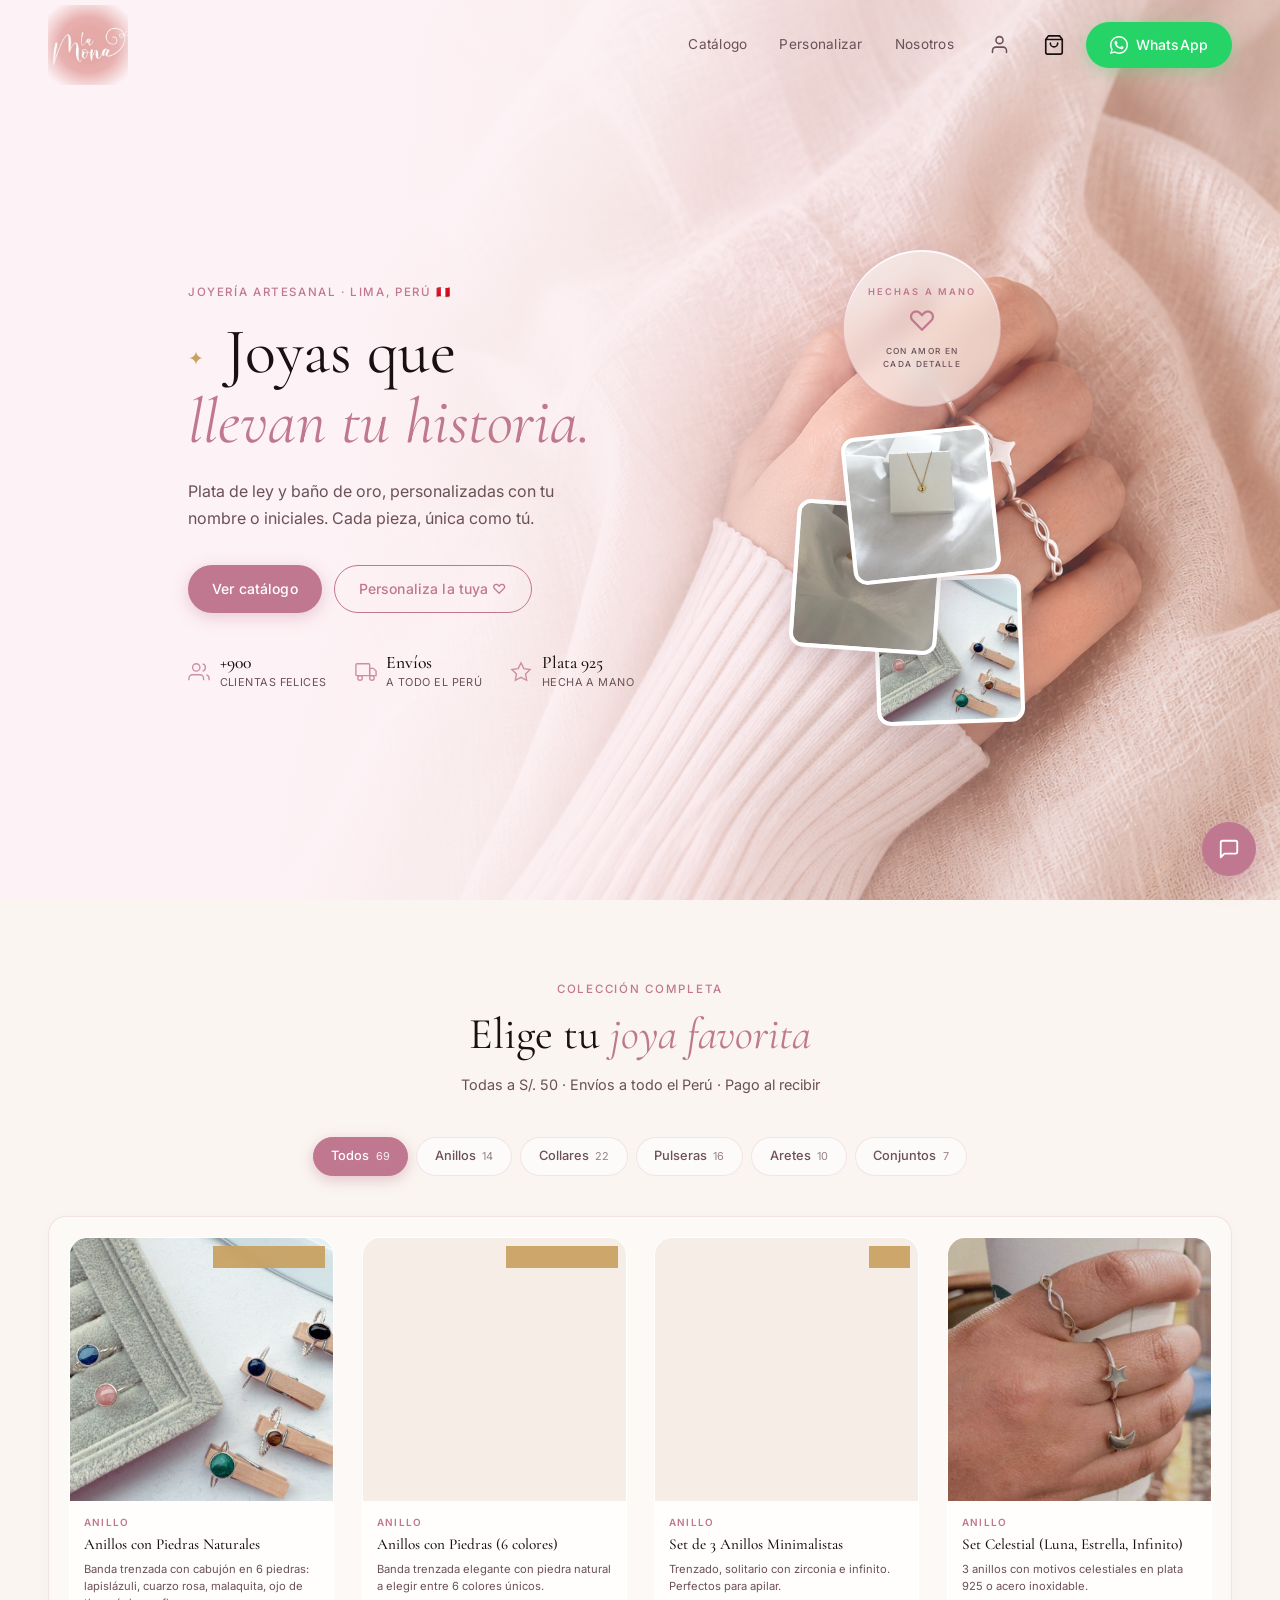
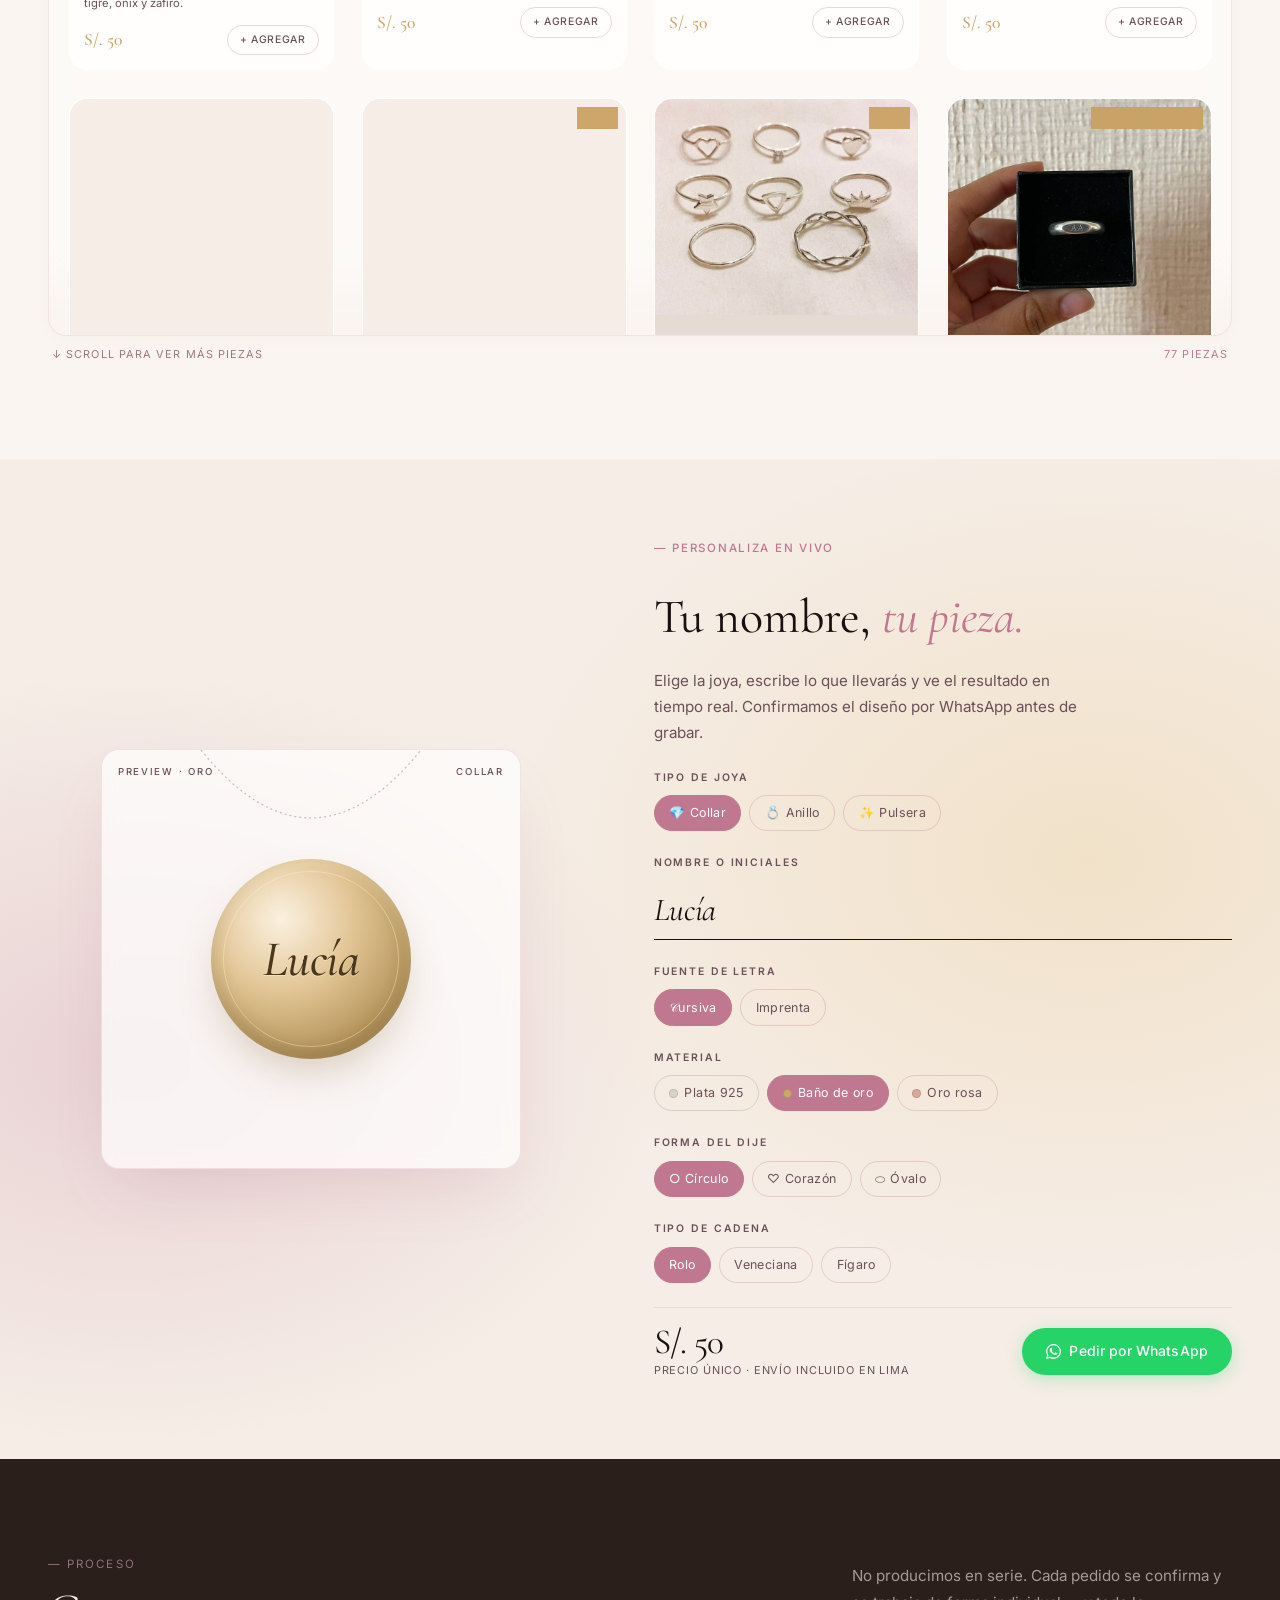
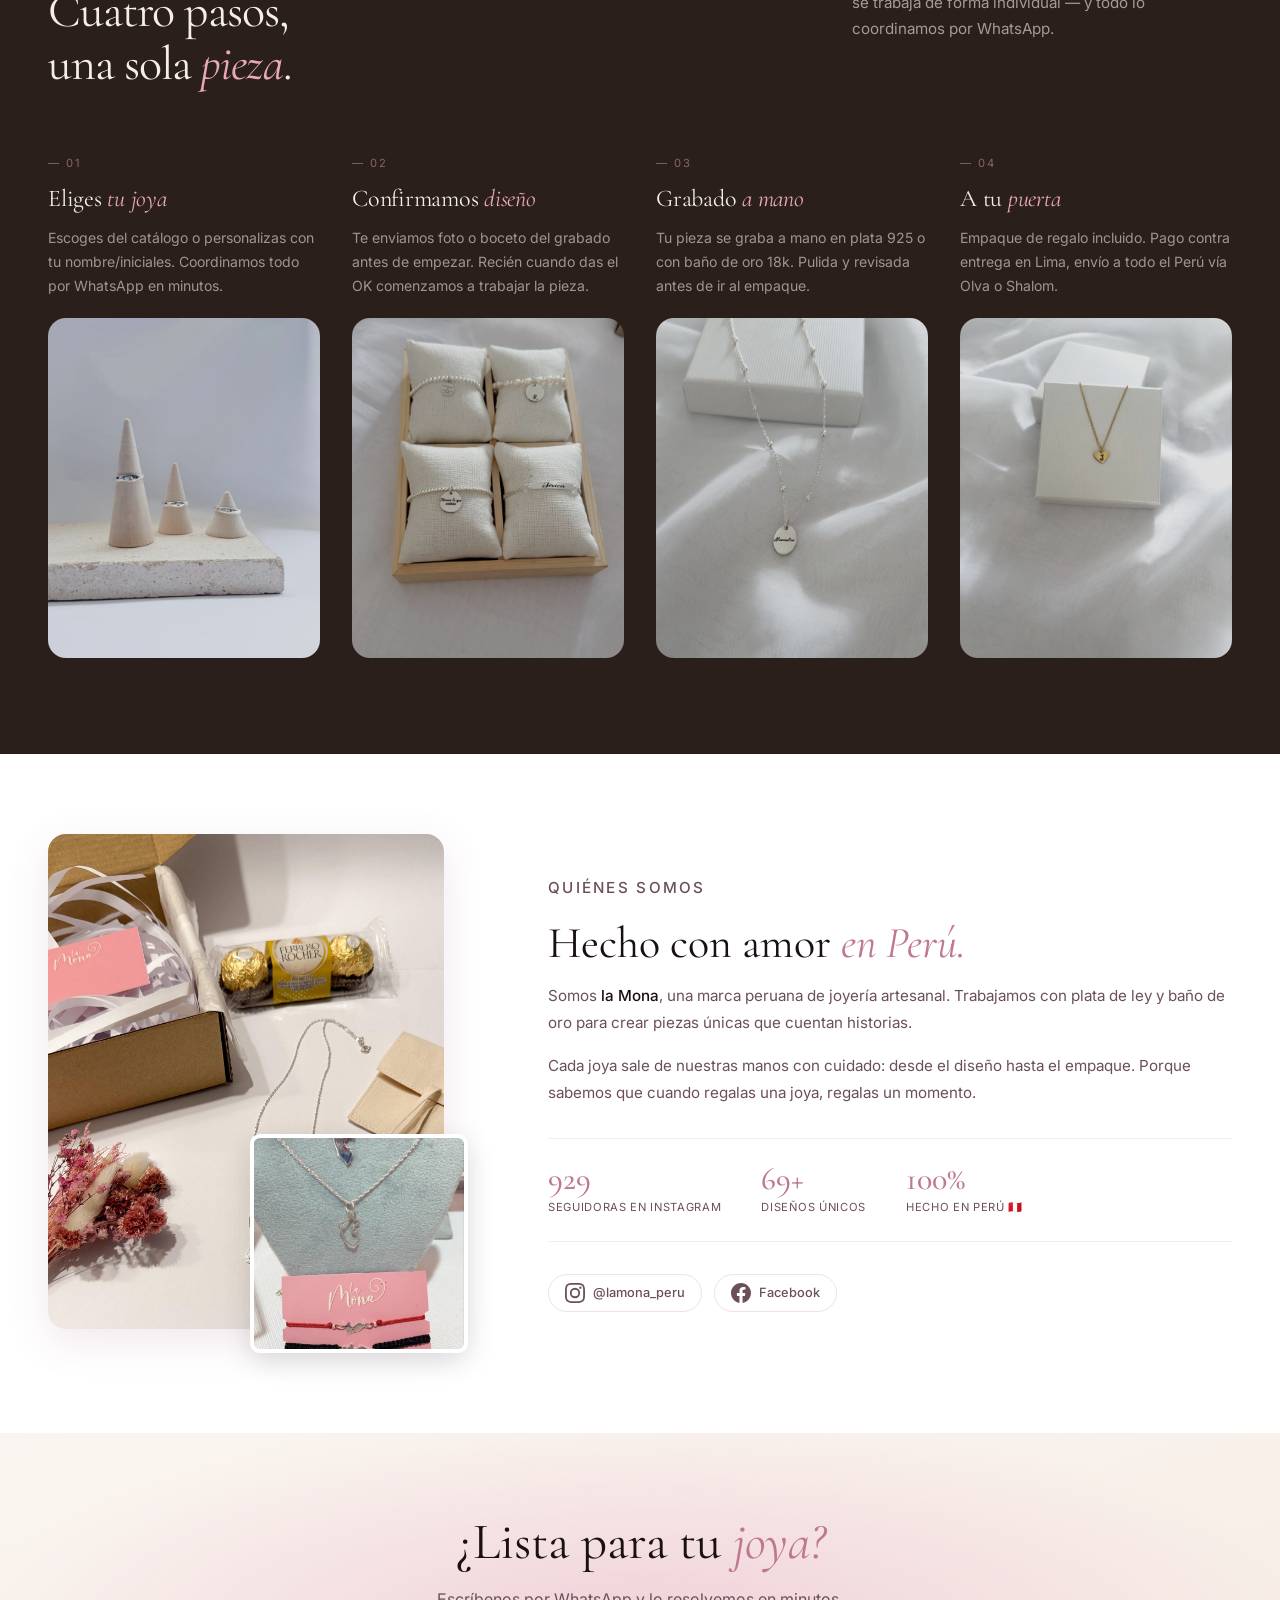
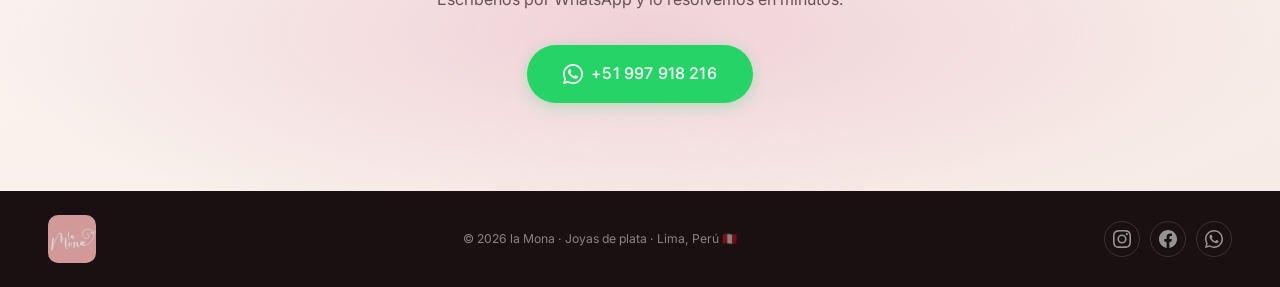
==== commit 8dec41b7: "fix: contadores de las pestanas reales, y romper la cache al publicar Dos cosas que hacian parecer q" ====
--- a/index.html
+++ b/index.html
@@ -793,10 +793,12 @@
   <script defer src="lib/gsap.min.js"></script>
   <script defer src="lib/ScrollTrigger.min.js"></script>
   <script defer src="lib/manifest.js"></script>
-  <script defer src="main.js?v=20260807"></script>
+  <script defer src="main.js?v=20260807c"></script>
   <!-- Catálogo en vivo: actualiza las tarjetas con lo editado en el panel.
-       Si falta la config o Supabase no responde, queda el HTML de arriba. -->
+       Si falta la config o Supabase no responde, queda el HTML de arriba.
+       OJO: al tocar estos archivos hay que subir el ?v= o los navegadores
+       siguen sirviendo la copia vieja de la caché. -->
   <script defer src="lib/supabase-config.js"></script>
-  <script defer src="lib/catalog-sync.js?v=20260807"></script>
+  <script defer src="lib/catalog-sync.js?v=20260807c"></script>
 </body>
 </html>
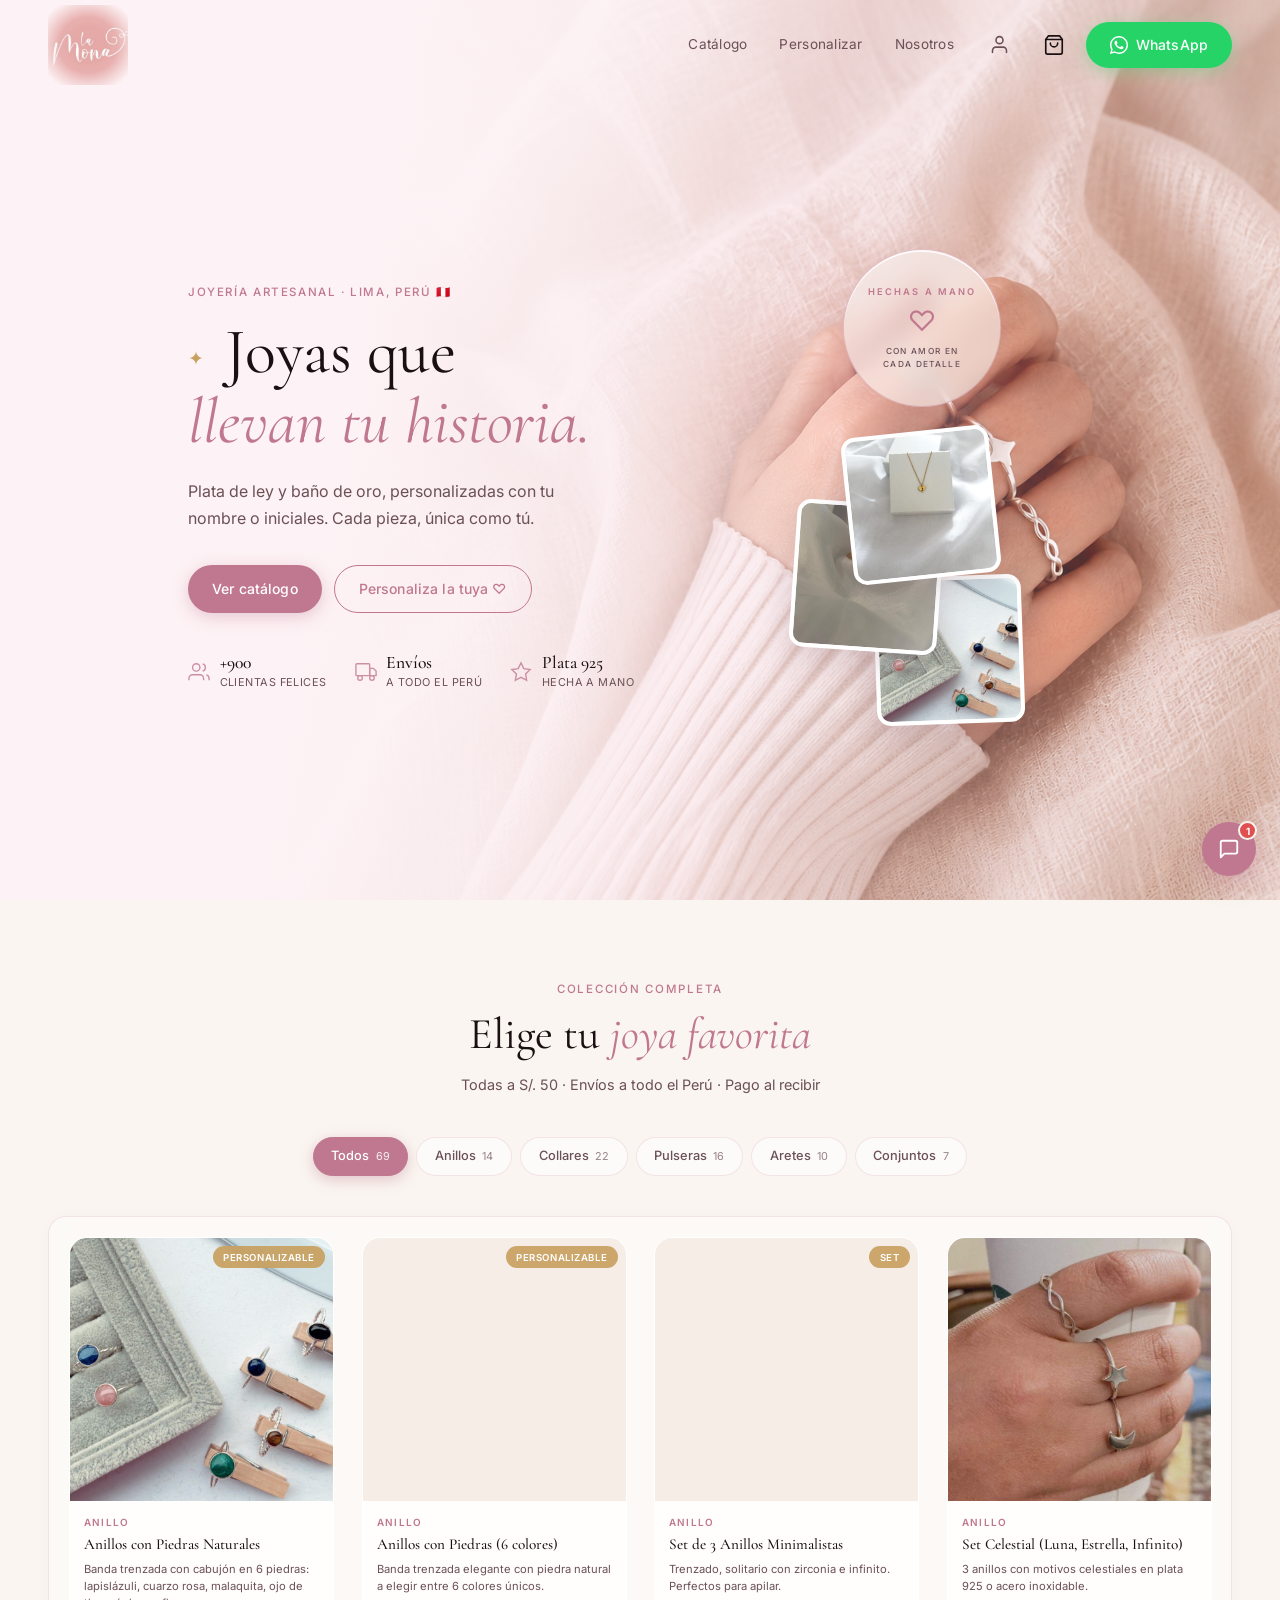
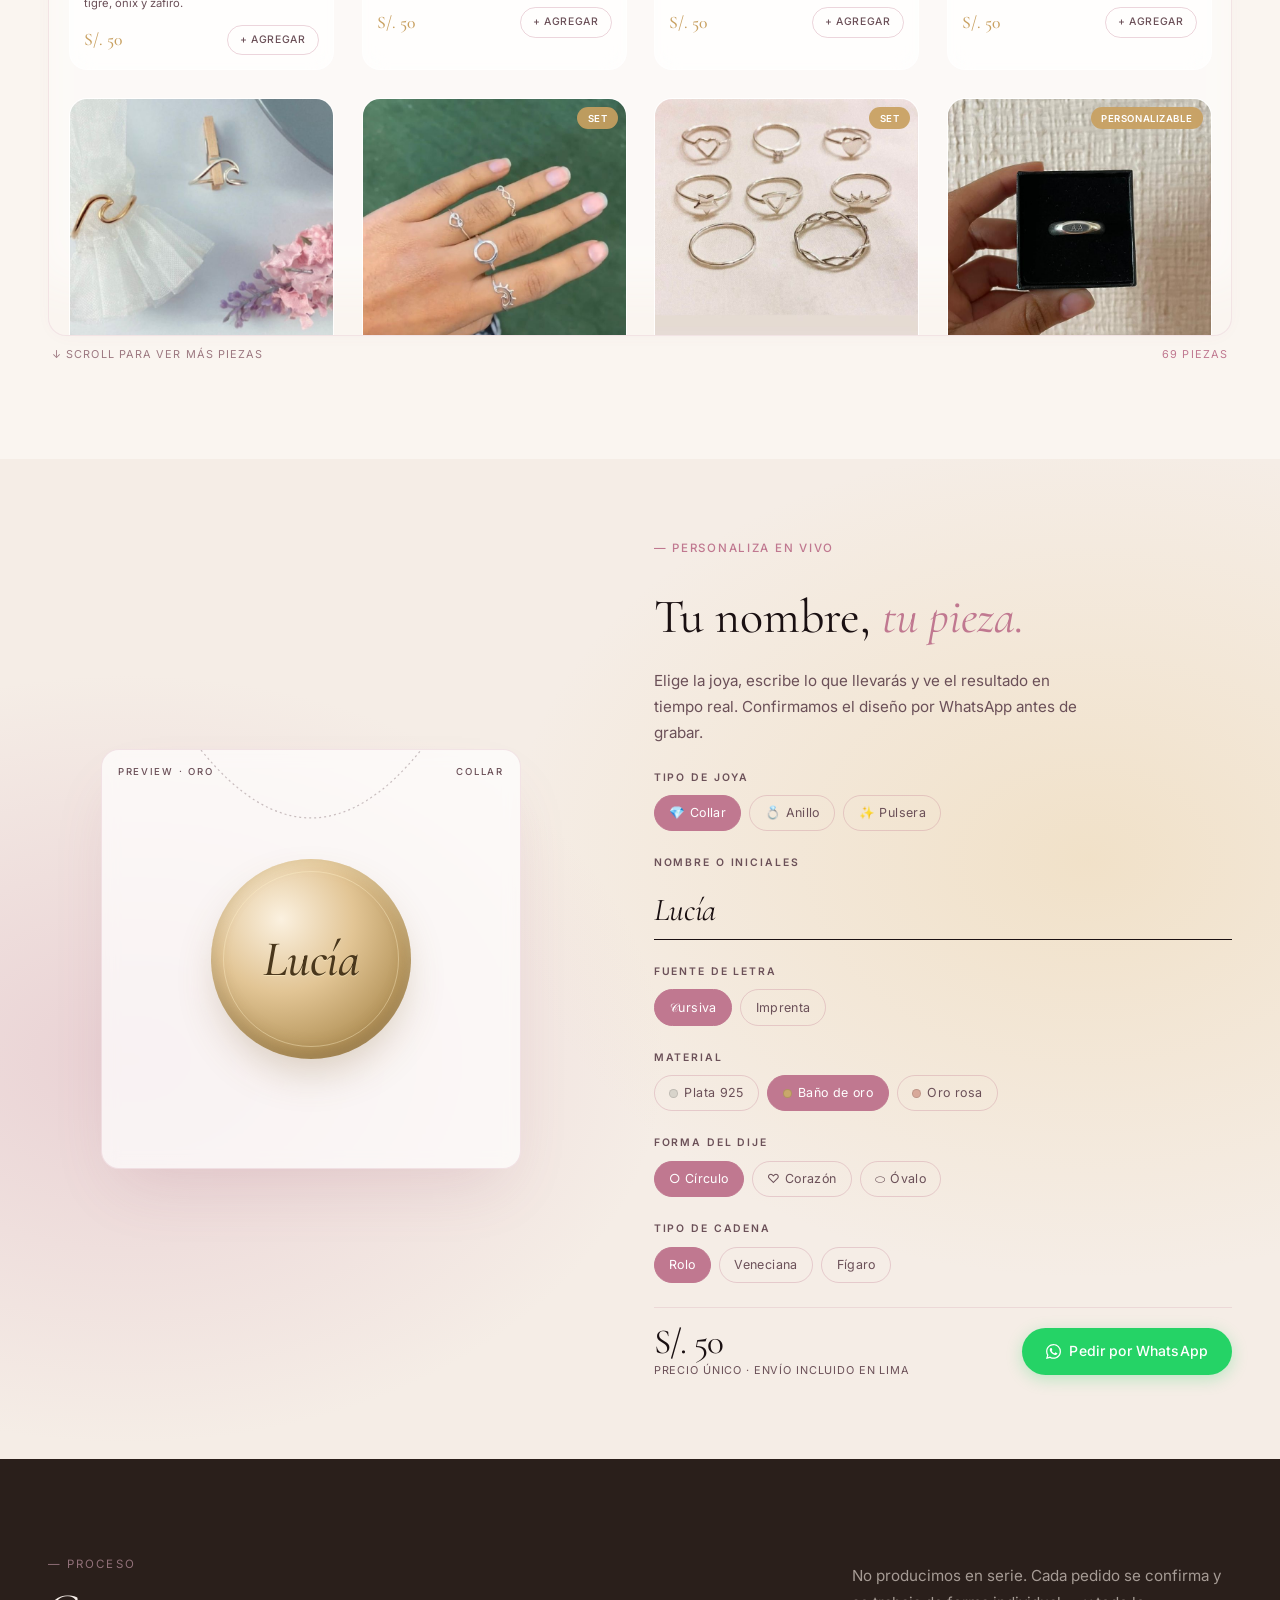
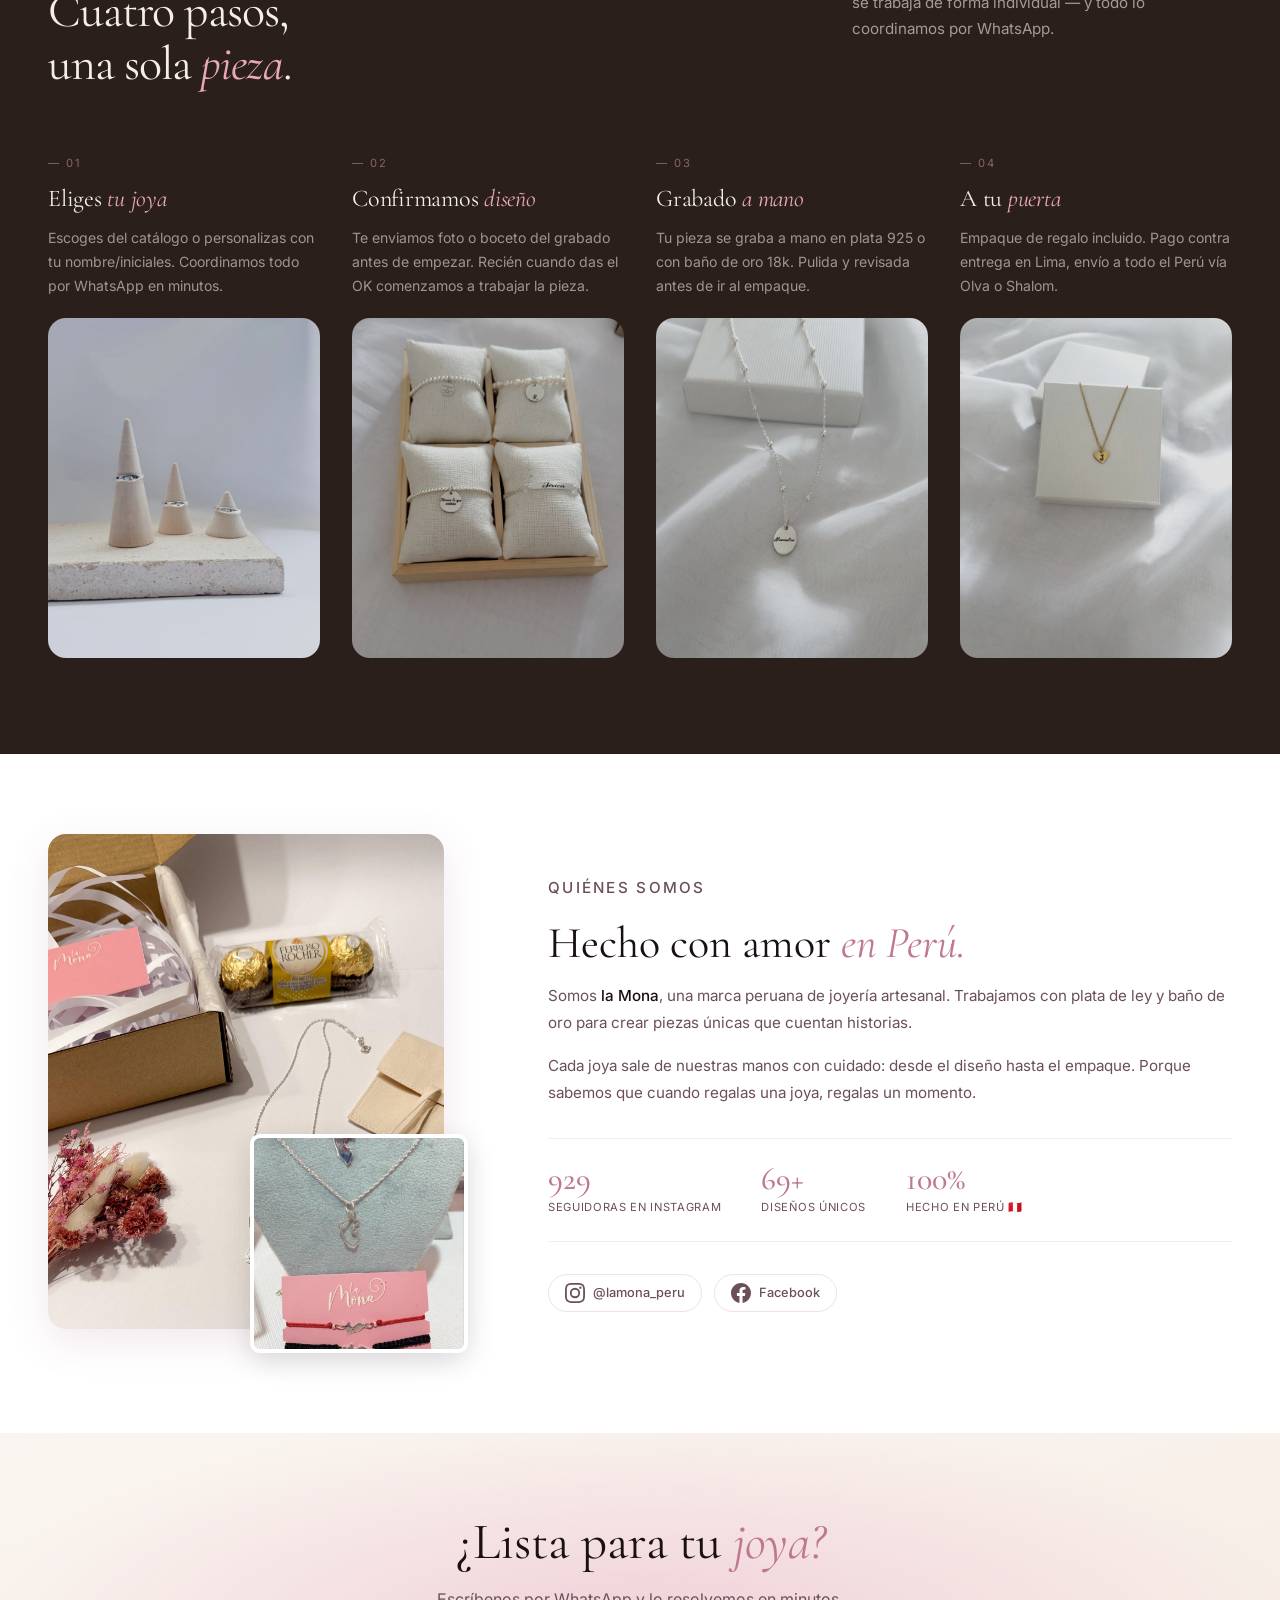
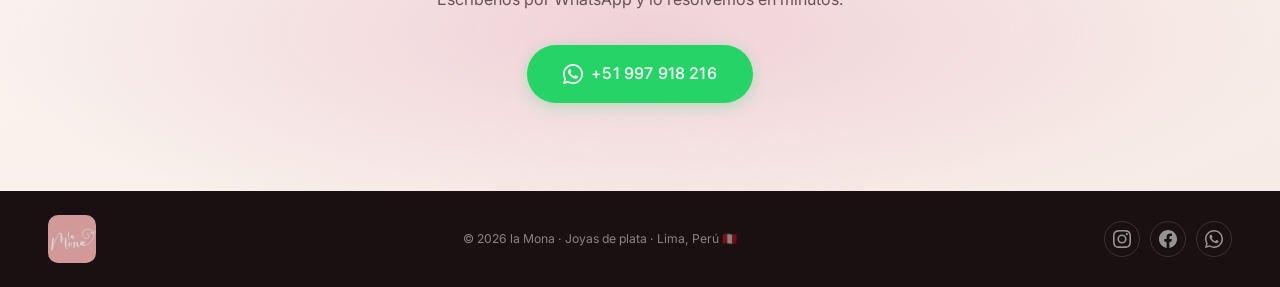
==== commit 70f6be3e: "fix: las tarjetas nuevas quedaban invisibles ocupando su hueco Este era el fallo de verdad, y explic" ====
--- a/index.html
+++ b/index.html
@@ -793,12 +793,12 @@
   <script defer src="lib/gsap.min.js"></script>
   <script defer src="lib/ScrollTrigger.min.js"></script>
   <script defer src="lib/manifest.js"></script>
-  <script defer src="main.js?v=20260807c"></script>
+  <script defer src="main.js?v=20260807d"></script>
   <!-- Catálogo en vivo: actualiza las tarjetas con lo editado en el panel.
        Si falta la config o Supabase no responde, queda el HTML de arriba.
        OJO: al tocar estos archivos hay que subir el ?v= o los navegadores
        siguen sirviendo la copia vieja de la caché. -->
   <script defer src="lib/supabase-config.js"></script>
-  <script defer src="lib/catalog-sync.js?v=20260807c"></script>
+  <script defer src="lib/catalog-sync.js?v=20260807d"></script>
 </body>
 </html>
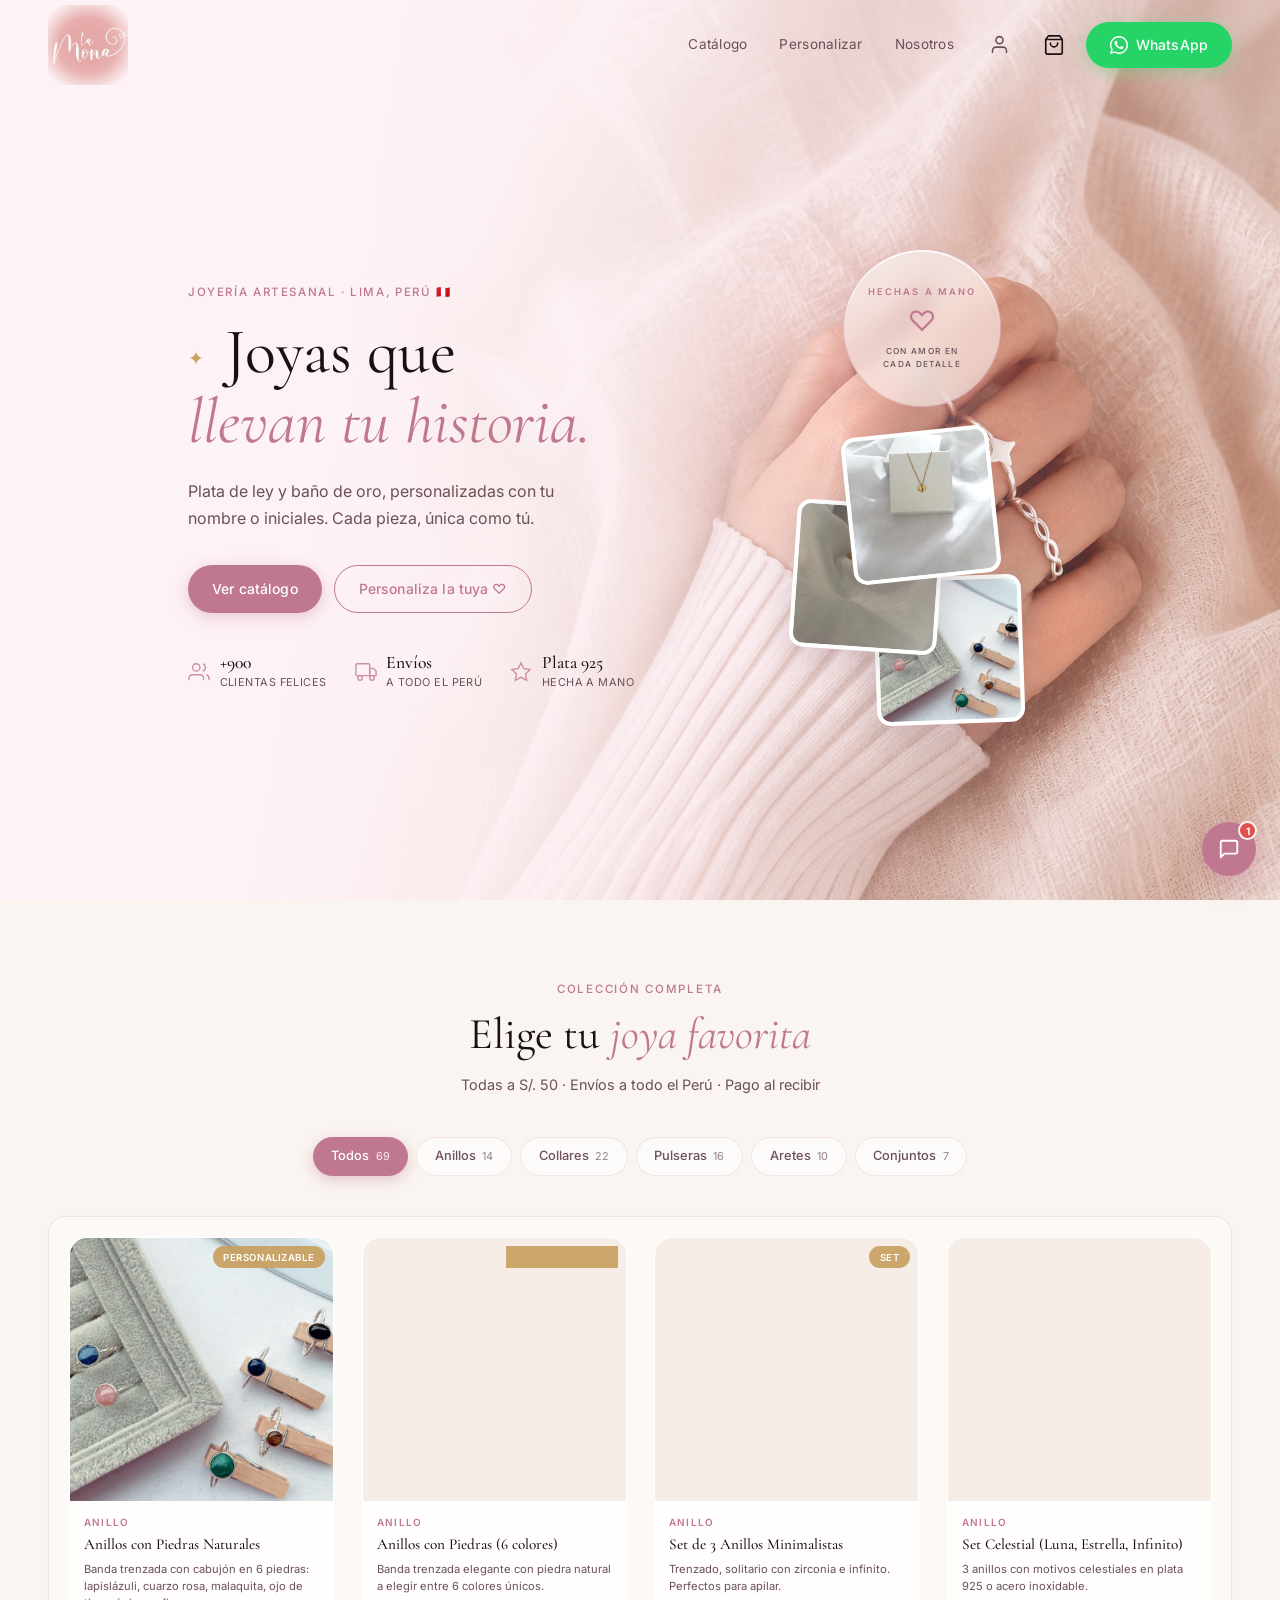
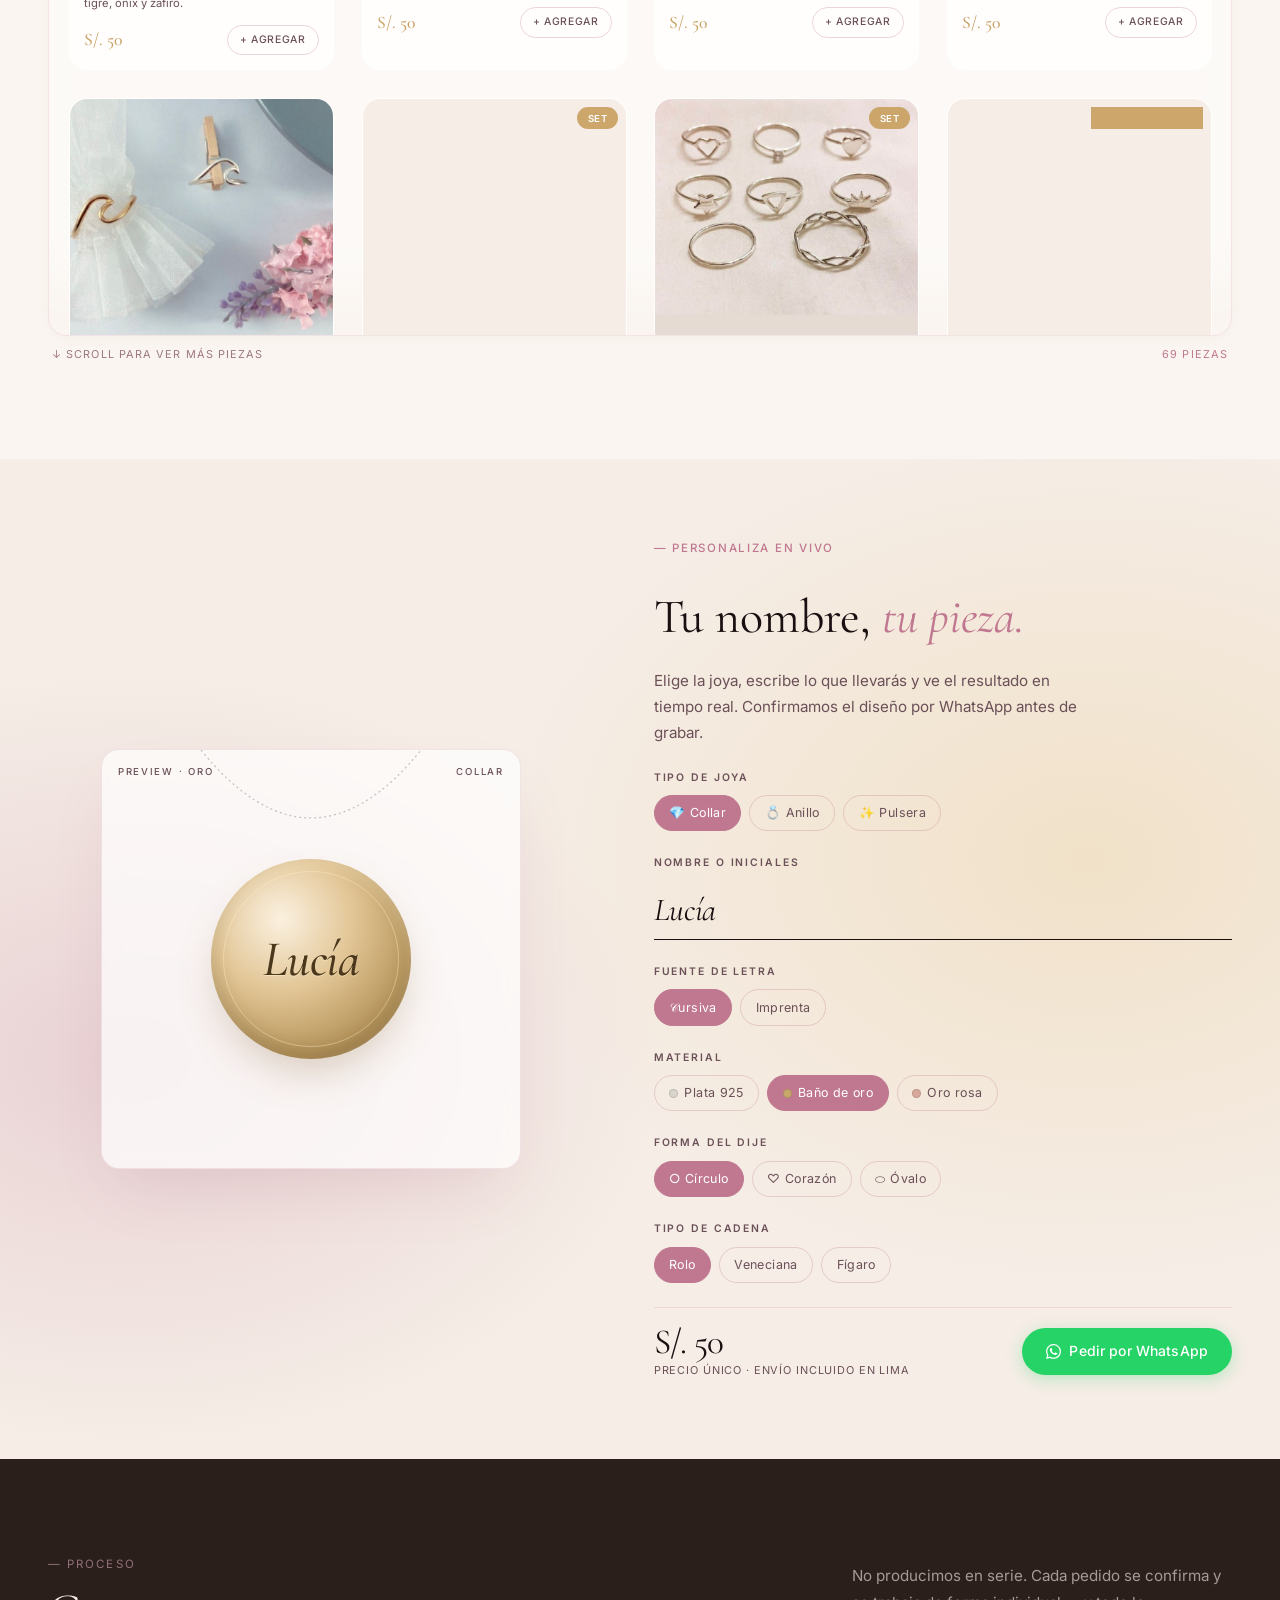
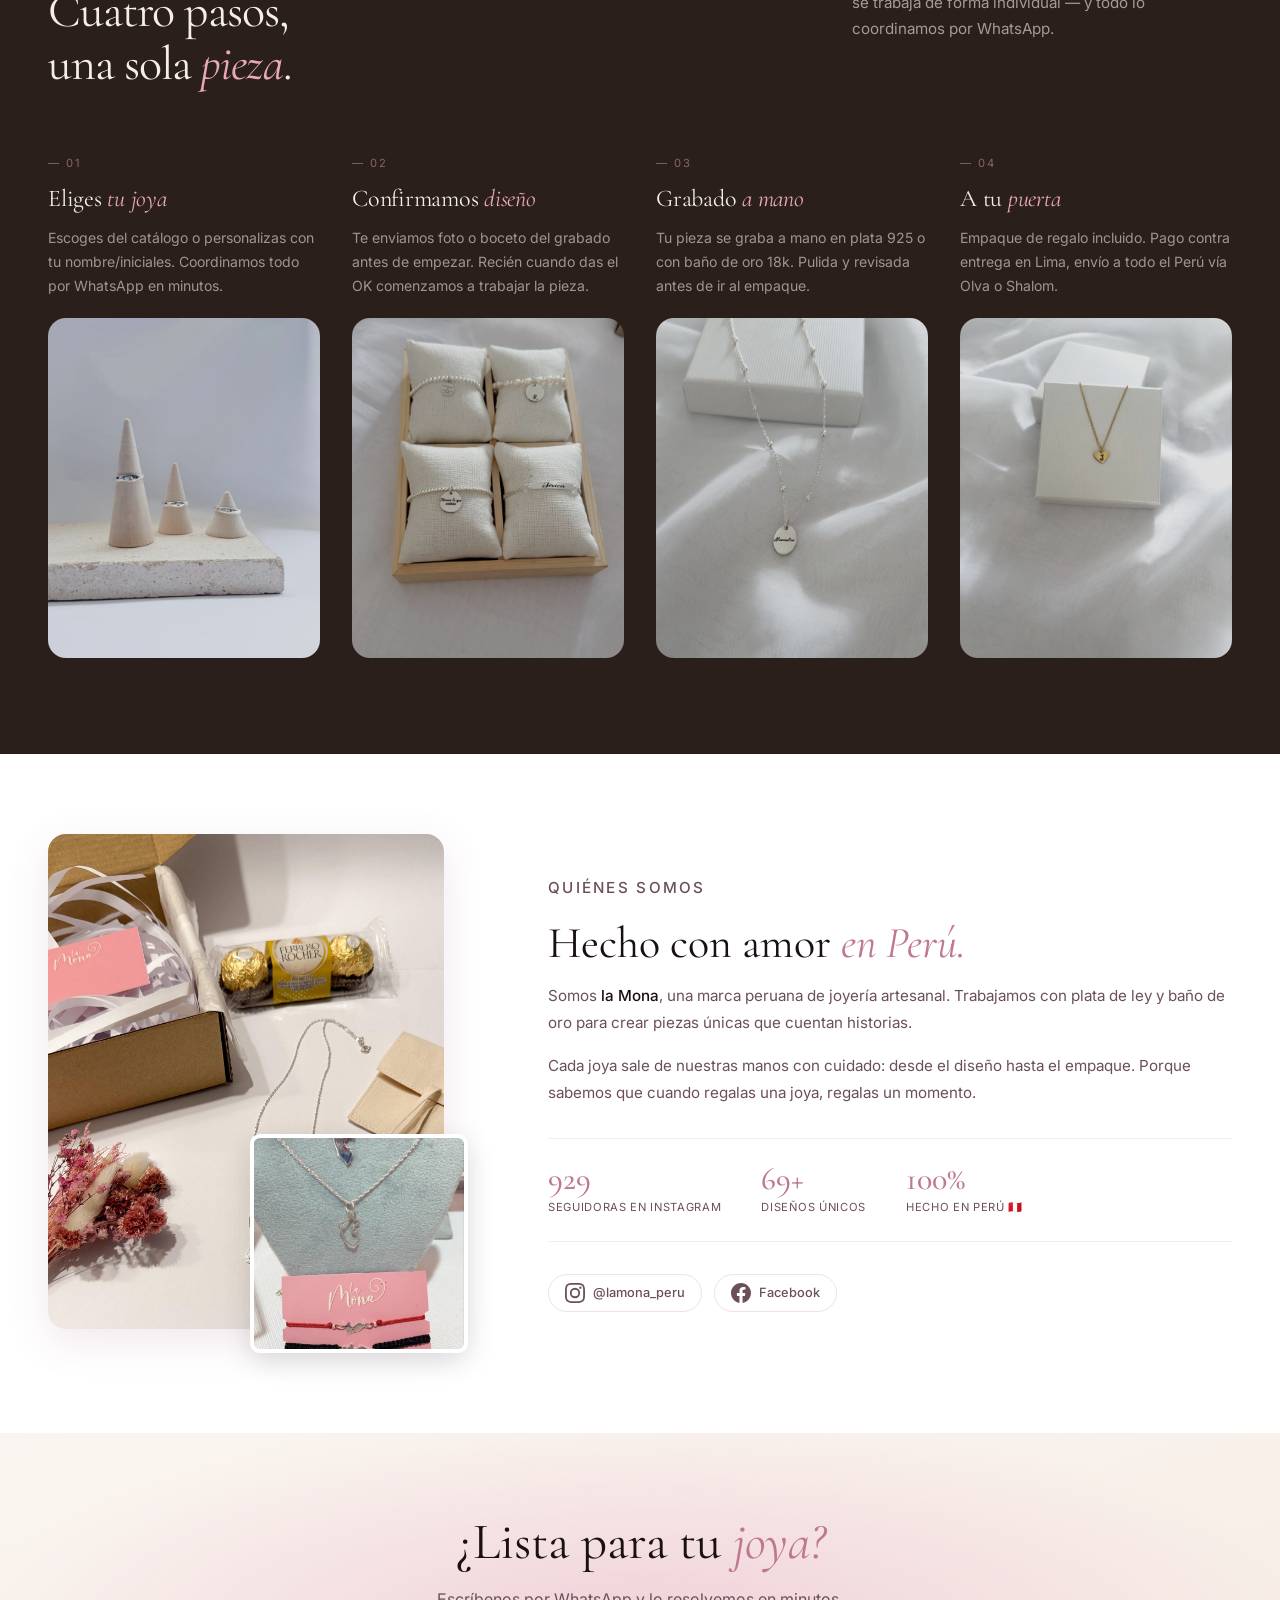
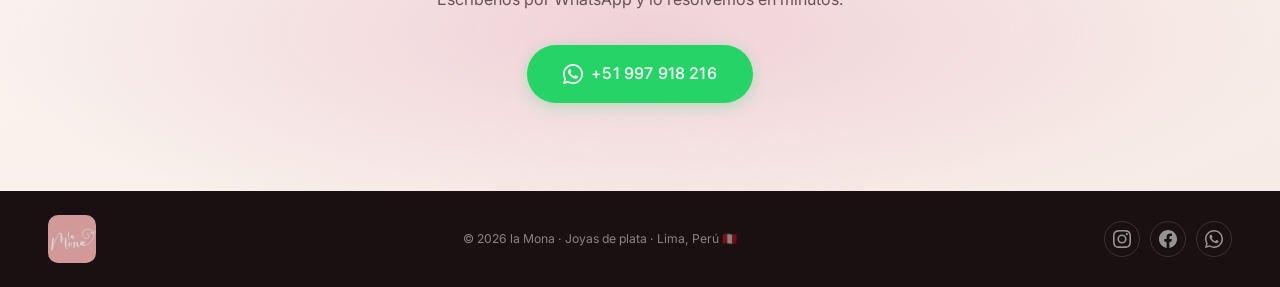
==== commit b2dd9267: "feat(admin): destacar productos y ordenarlos con flechas Un producto nuevo se iba al final del catal" ====
--- a/index.html
+++ b/index.html
@@ -793,12 +793,12 @@
   <script defer src="lib/gsap.min.js"></script>
   <script defer src="lib/ScrollTrigger.min.js"></script>
   <script defer src="lib/manifest.js"></script>
-  <script defer src="main.js?v=20260807d"></script>
+  <script defer src="main.js?v=20260808a"></script>
   <!-- Catálogo en vivo: actualiza las tarjetas con lo editado en el panel.
        Si falta la config o Supabase no responde, queda el HTML de arriba.
        OJO: al tocar estos archivos hay que subir el ?v= o los navegadores
        siguen sirviendo la copia vieja de la caché. -->
   <script defer src="lib/supabase-config.js"></script>
-  <script defer src="lib/catalog-sync.js?v=20260807d"></script>
+  <script defer src="lib/catalog-sync.js?v=20260808a"></script>
 </body>
 </html>
